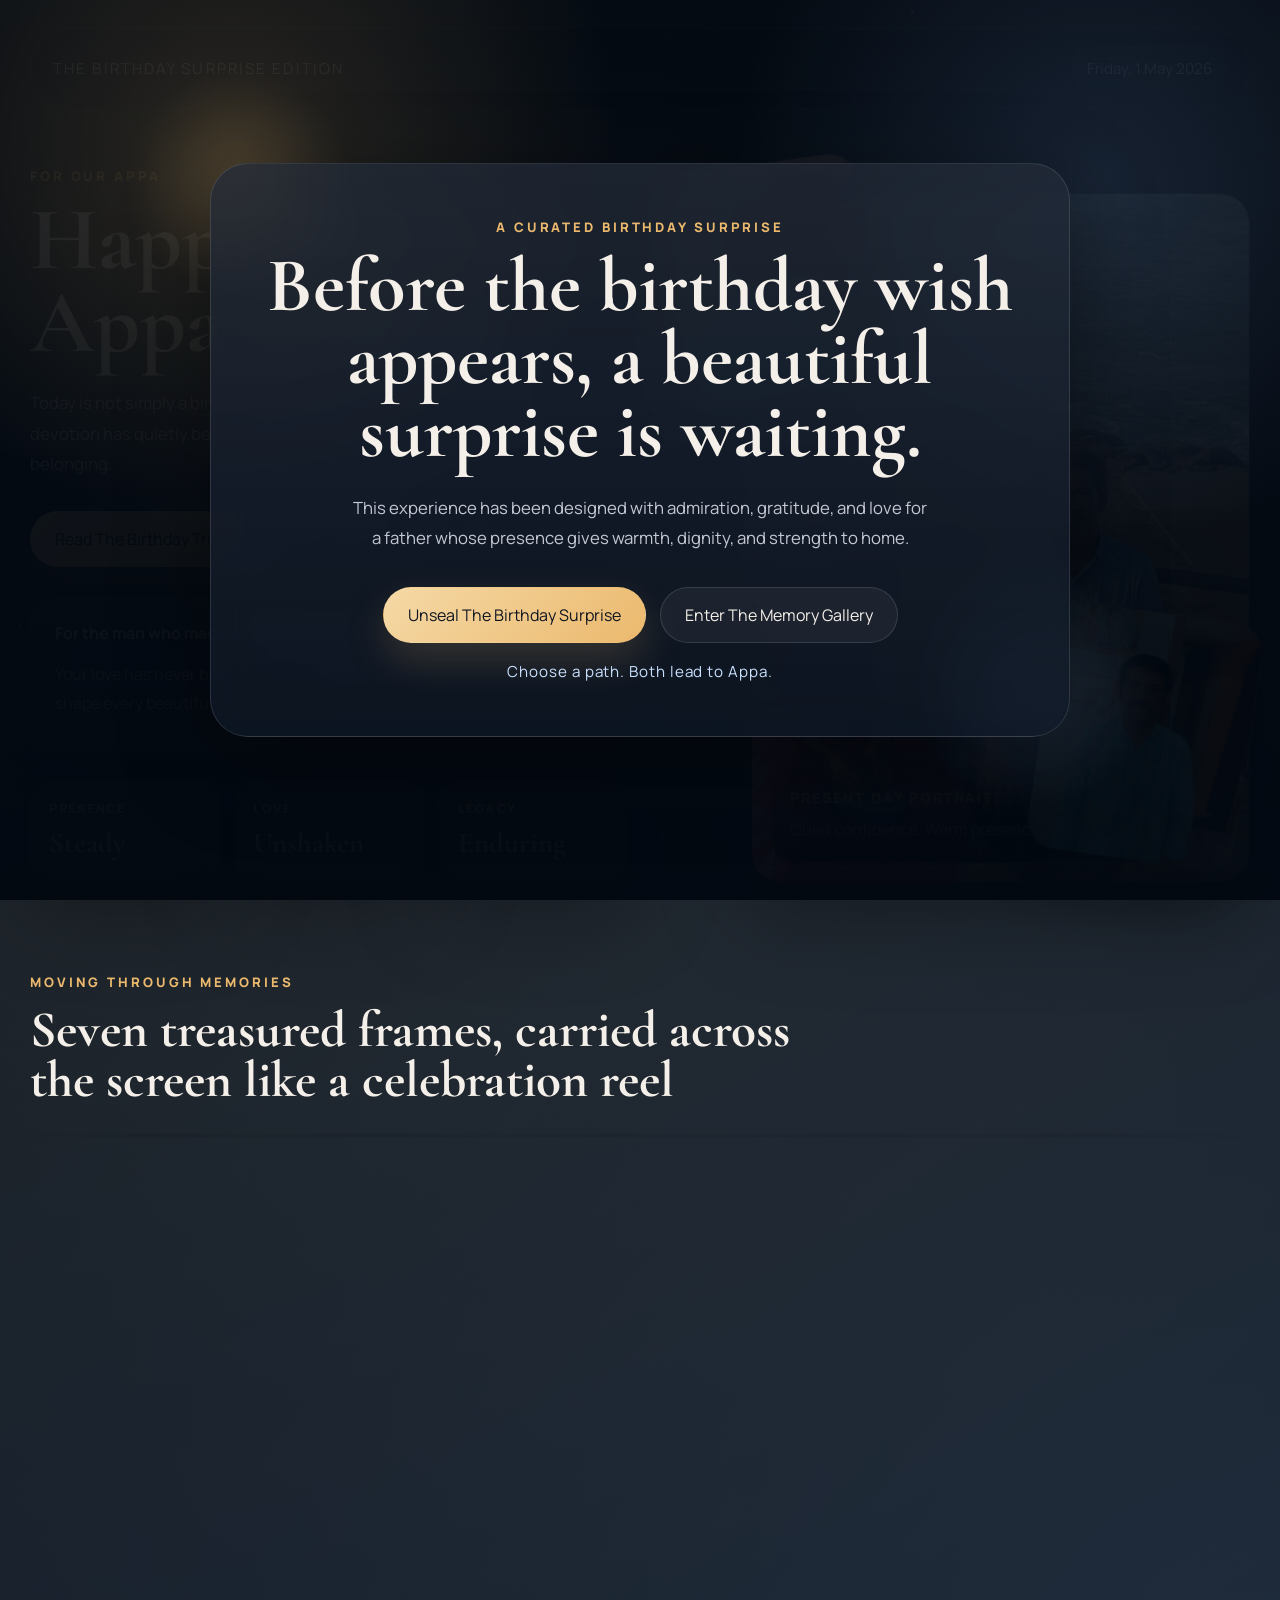
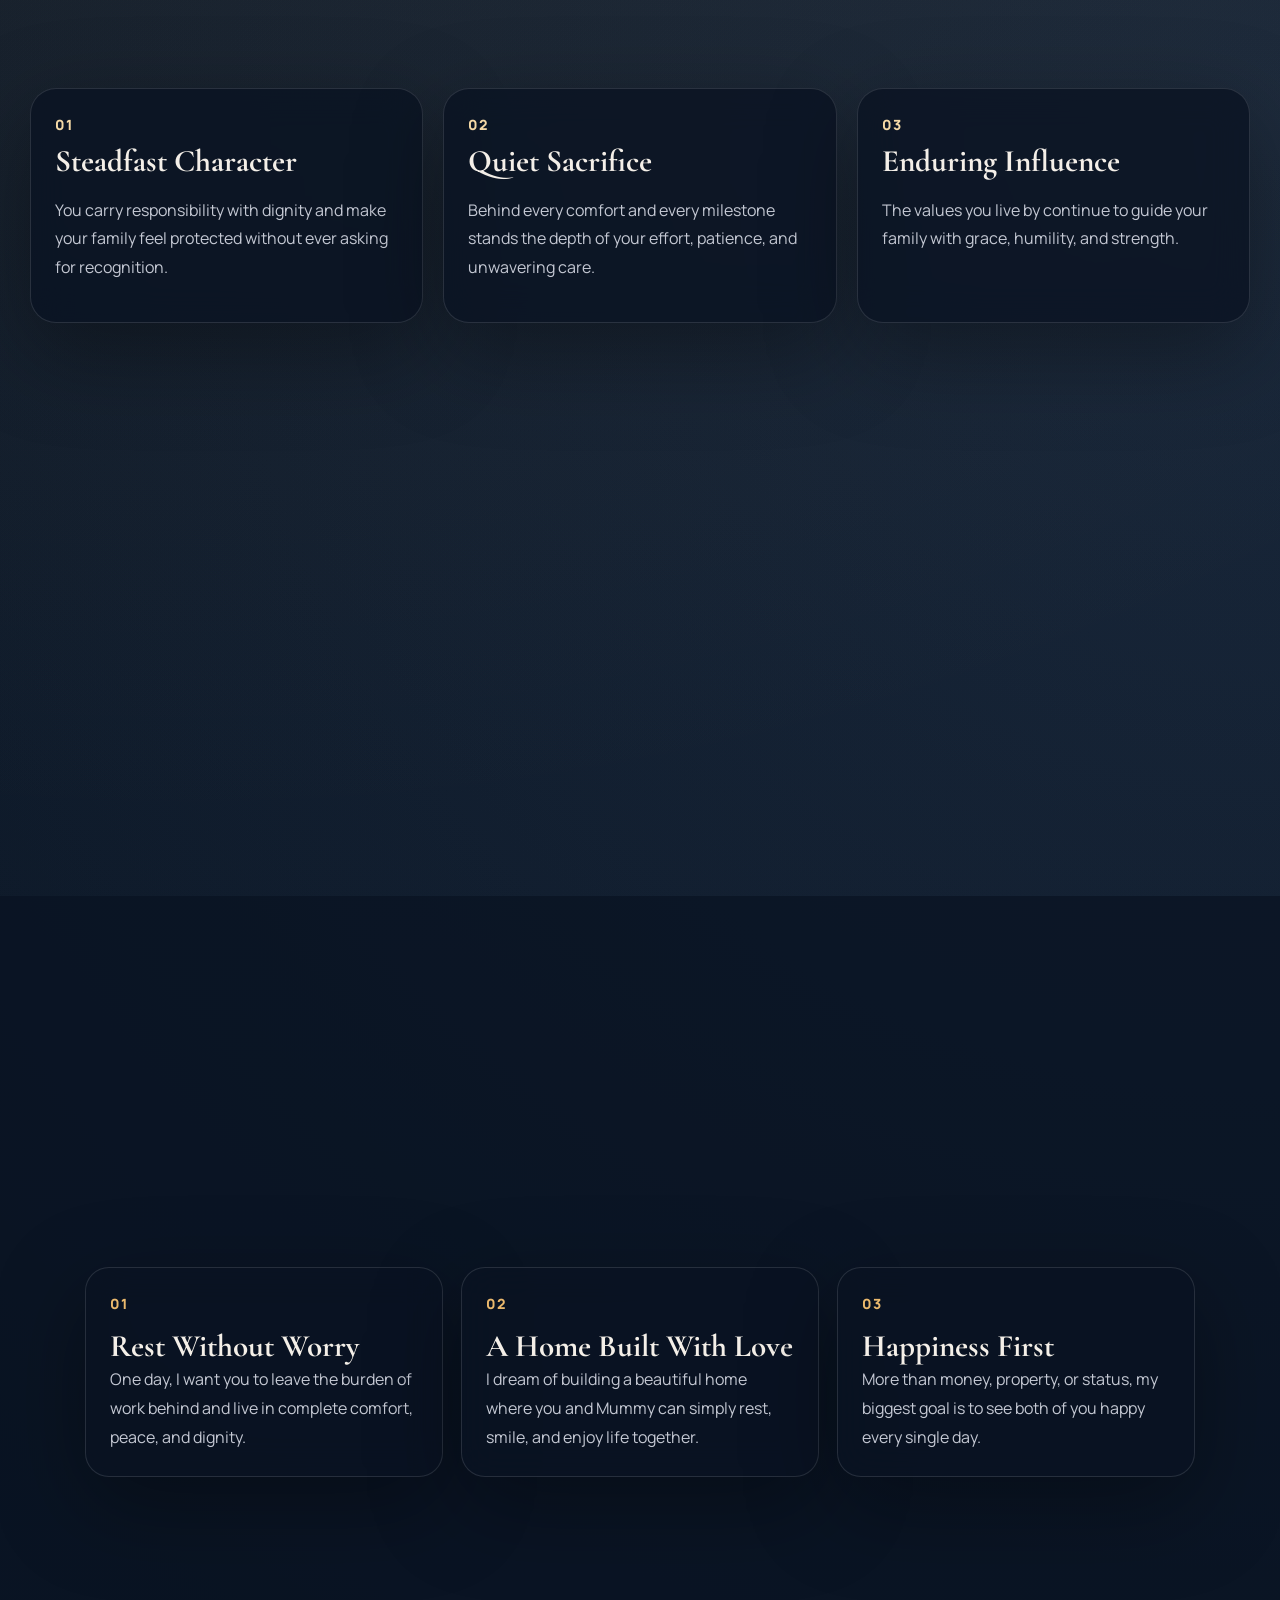
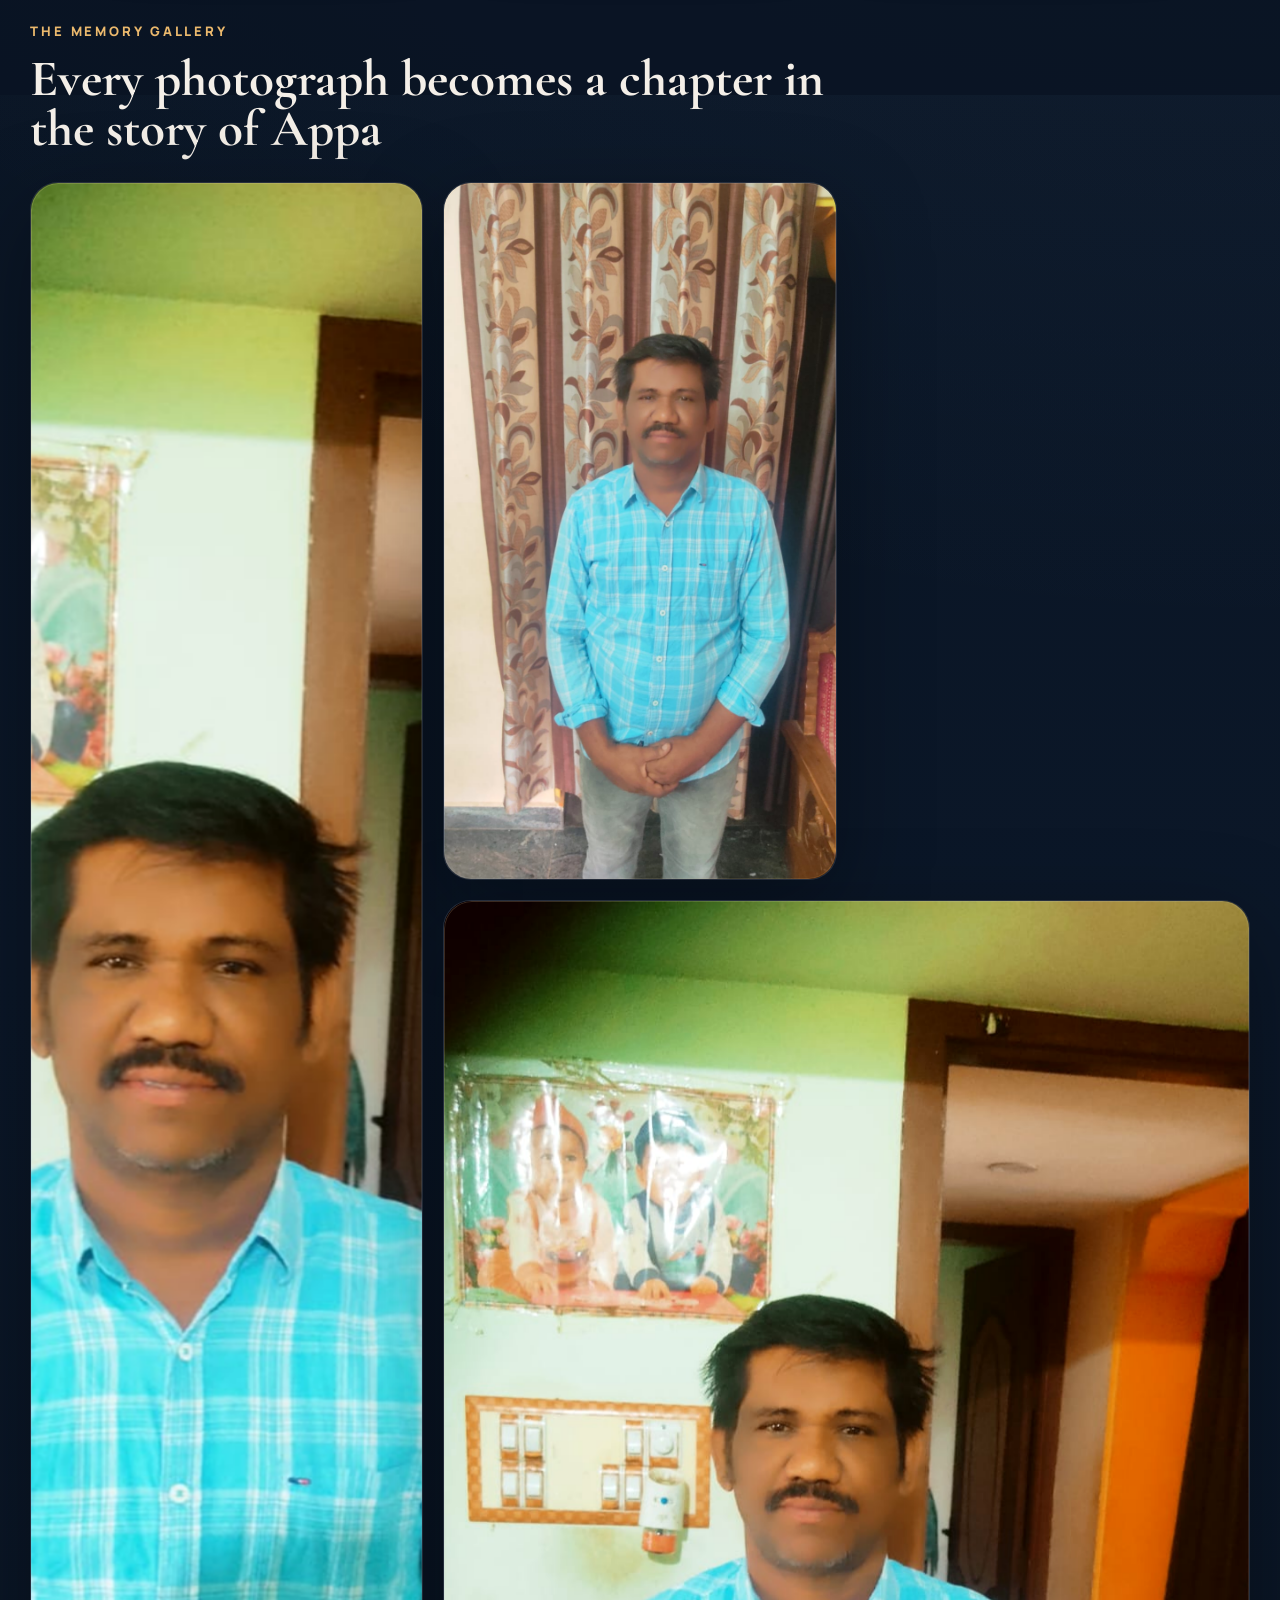
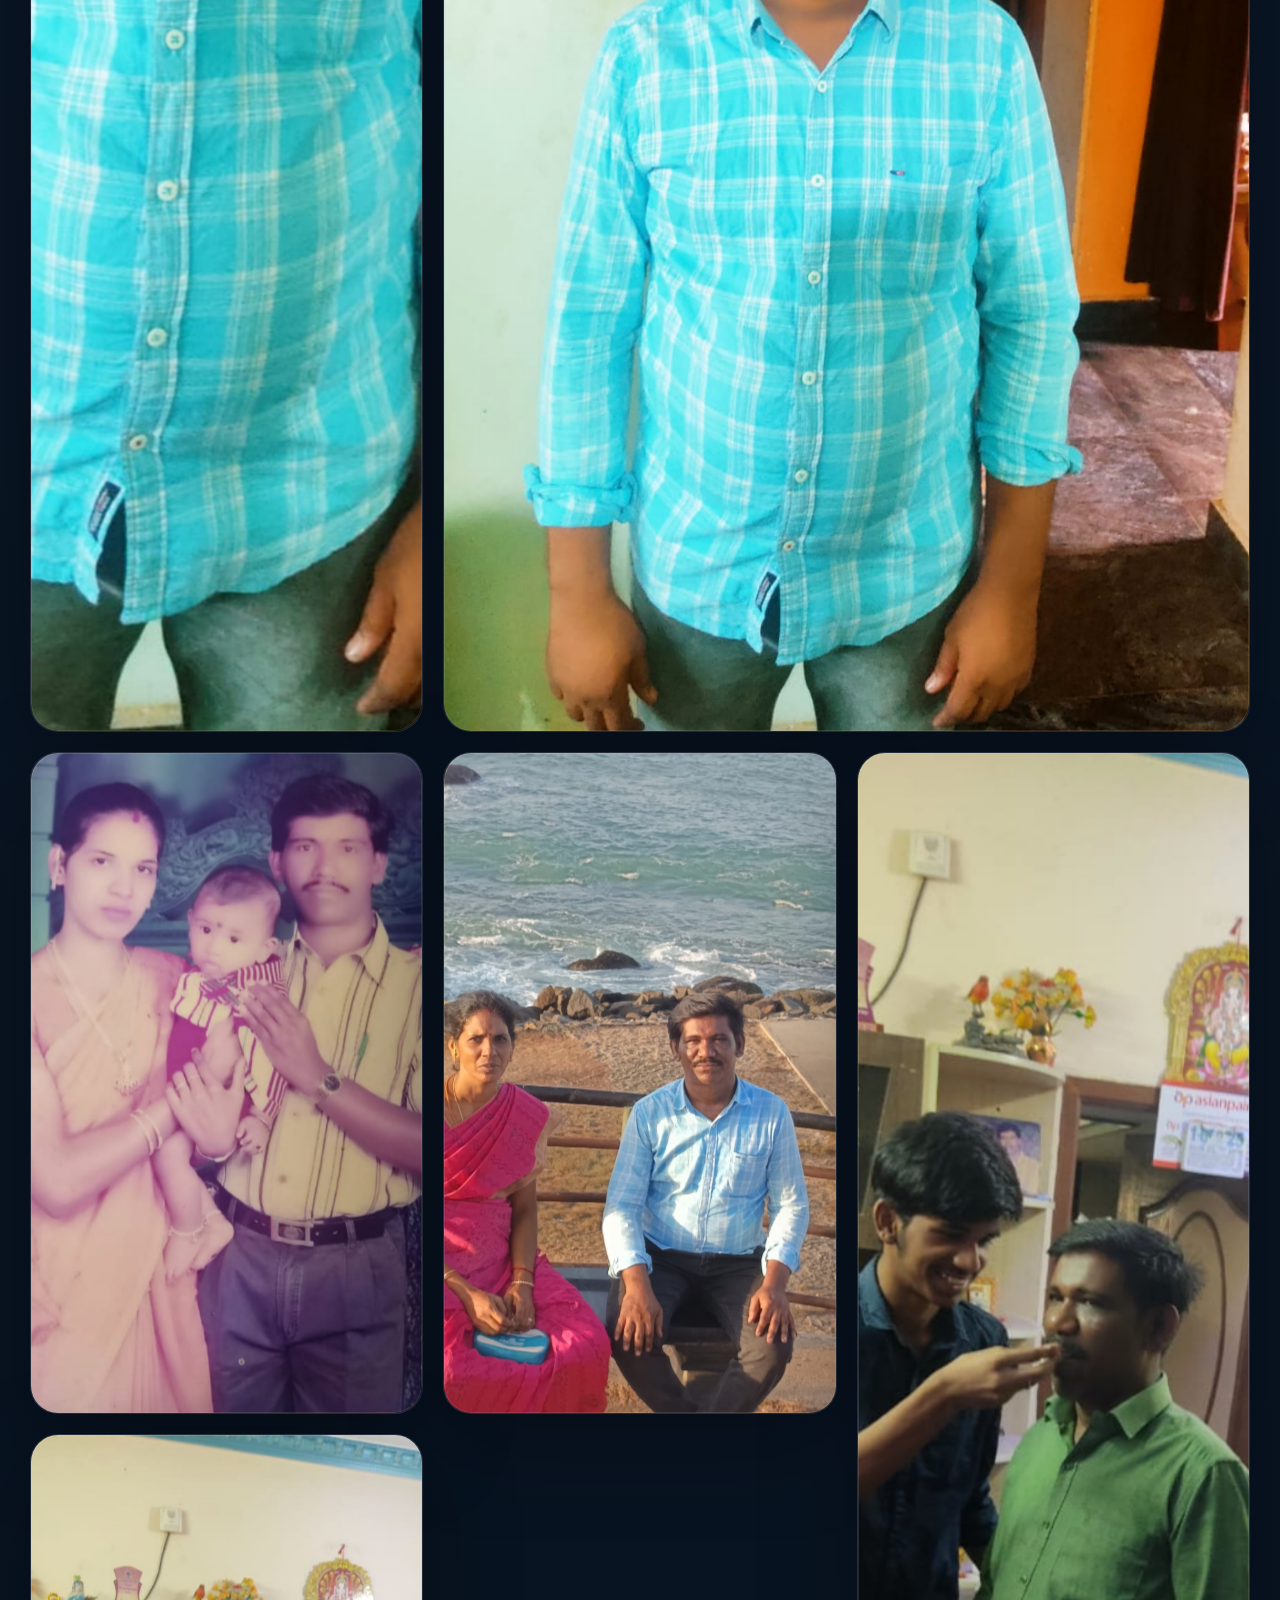
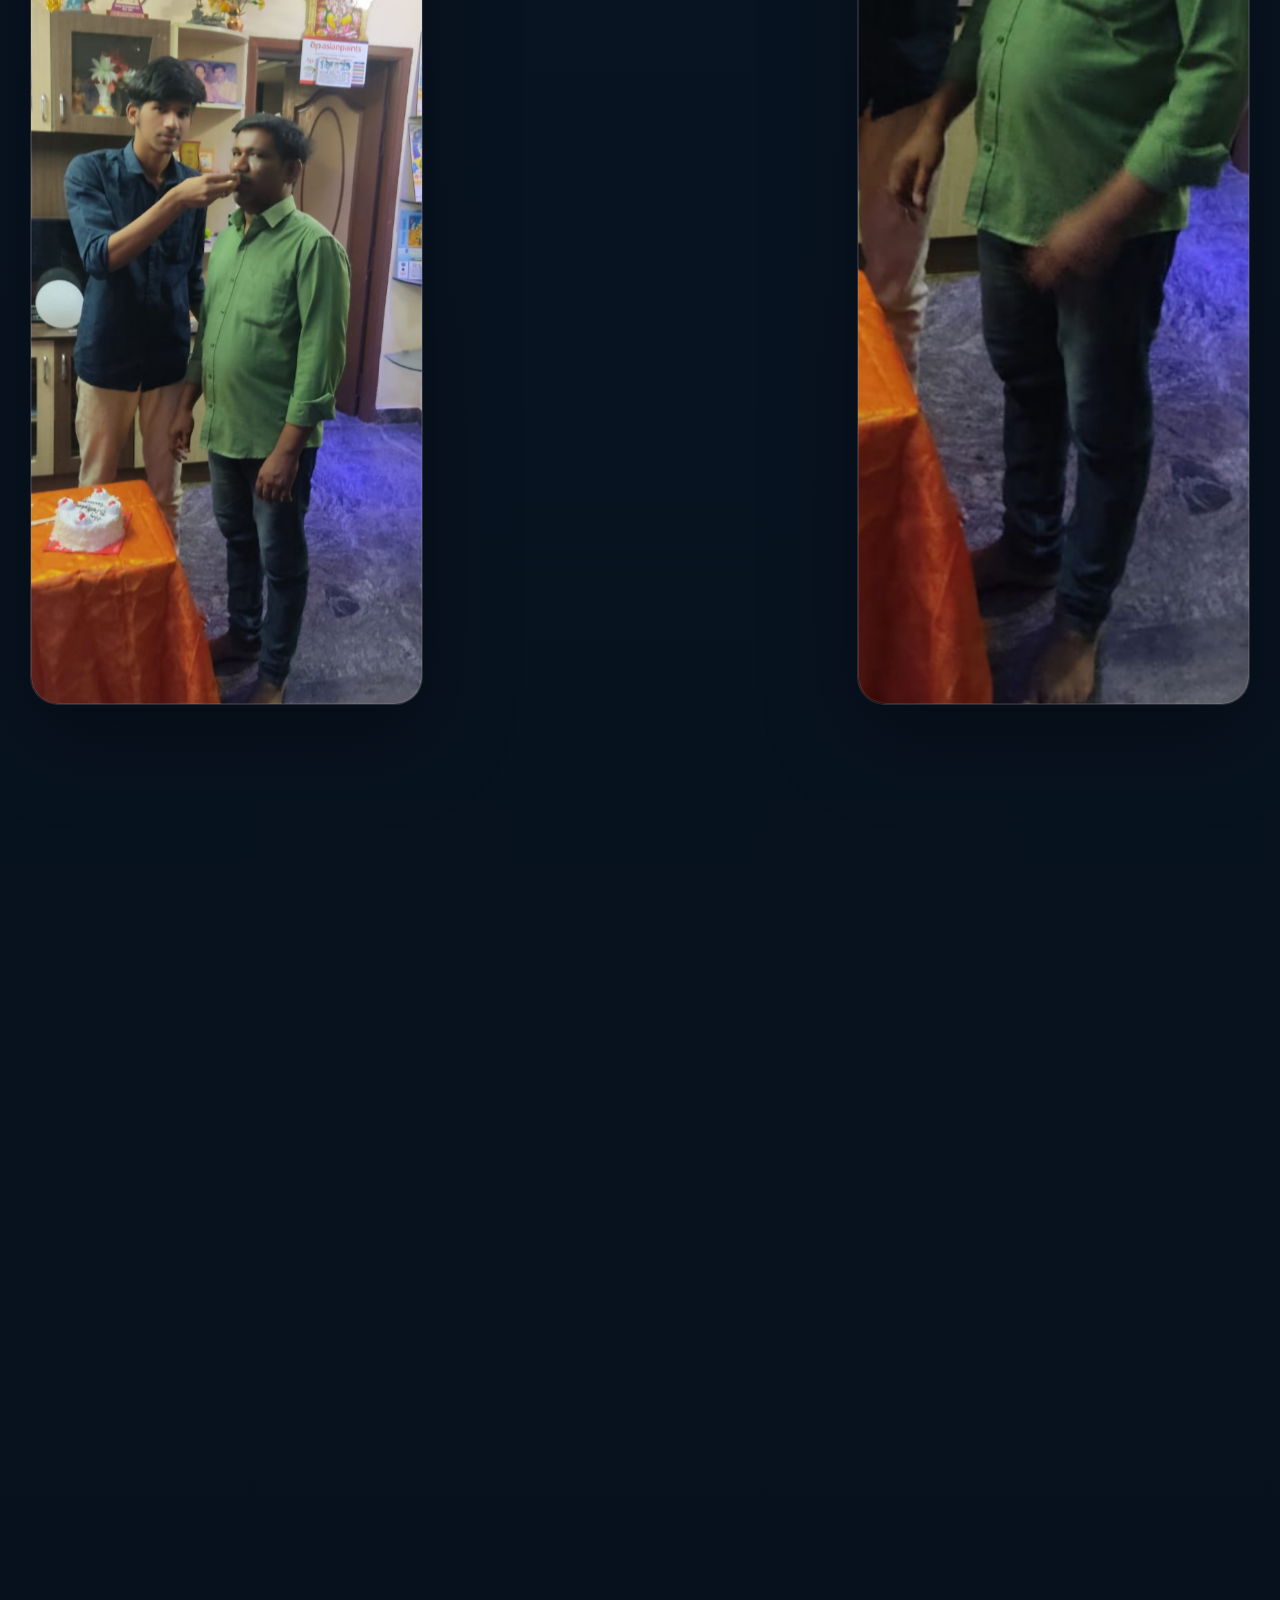
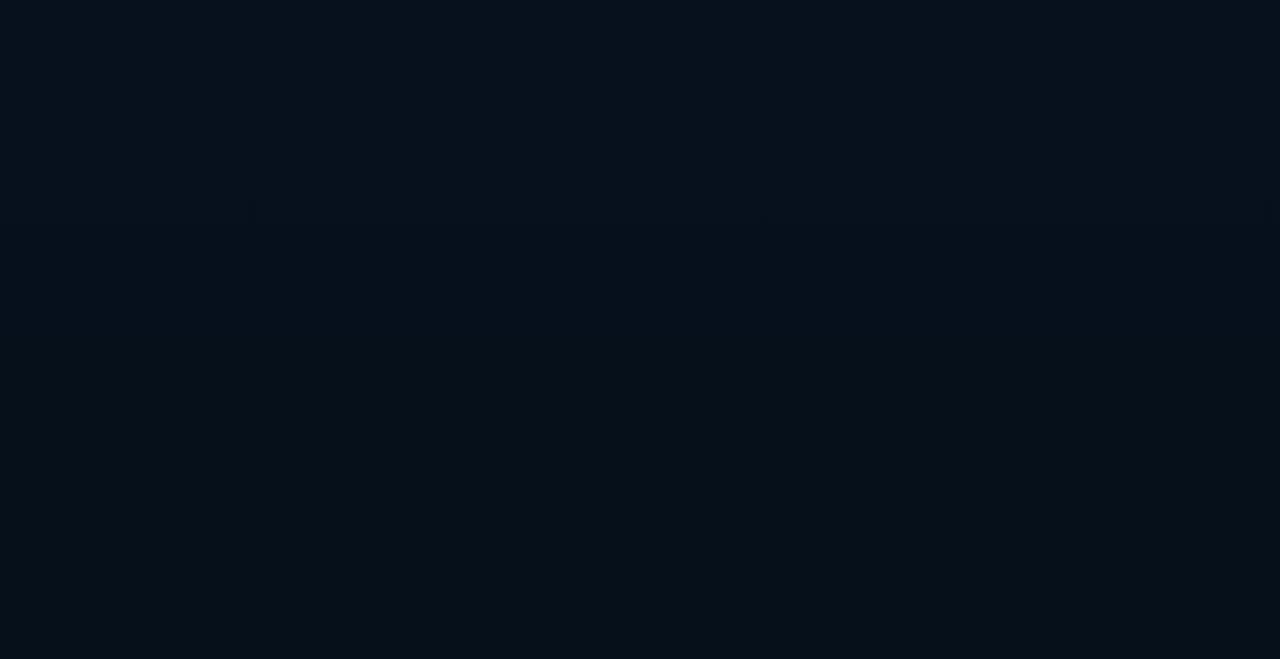
==== index.html @ 68d5ec94 "Birthday surprise site" ====
﻿<!DOCTYPE html>
<html lang="en">
  <head>
    <meta charset="UTF-8" />
    <meta name="viewport" content="width=device-width, initial-scale=1.0" />
    <title>Happy Birthday Appa</title>
    <meta
      name="description"
      content="A cinematic birthday surprise website for Appa, filled with animated memories, heartfelt words, and a premium celebration experience."
    />
    <link rel="preconnect" href="https://fonts.googleapis.com" />
    <link rel="preconnect" href="https://fonts.gstatic.com" crossorigin />
    <link
      href="https://fonts.googleapis.com/css2?family=Cormorant+Garamond:wght@500;600;700&family=Manrope:wght@400;500;600;700;800&display=swap"
      rel="stylesheet"
    />
    <link rel="stylesheet" href="styles.css" />
  </head>
  <body class="is-locked">
    <div class="spotlight" id="spotlight" aria-hidden="true"></div>
    <div class="noise-layer" aria-hidden="true"></div>
    <div class="starfield" id="starfield" aria-hidden="true"></div>
    <div class="confetti-layer" id="confettiLayer" aria-hidden="true"></div>

    <section class="intro-screen" id="introScreen" aria-label="Birthday surprise entry">
      <div class="intro-orb intro-orb-one"></div>
      <div class="intro-orb intro-orb-two"></div>

      <div class="intro-panel">
        <p class="eyebrow">A Curated Birthday Surprise</p>
        <h2 class="intro-title">
          Before the birthday wish appears, a beautiful surprise is waiting.
        </h2>
        <p class="intro-copy">
          This experience has been designed with admiration, gratitude, and love
          for a father whose presence gives warmth, dignity, and strength to home.
        </p>

        <div class="intro-actions">
          <button class="button primary intro-trigger" type="button" data-target="hero">
            Unseal The Birthday Surprise
          </button>
          <button class="button secondary intro-trigger" type="button" data-target="gallery">
            Enter The Memory Gallery
          </button>
        </div>

        <p class="intro-footnote">Choose a path. Both lead to Appa.</p>
      </div>
    </section>

    <div class="page-shell">
      <div class="ambient ambient-one"></div>
      <div class="ambient ambient-two"></div>
      <div class="ambient ambient-three"></div>

      <header class="hero" id="hero">
        <nav class="topbar">
          <span class="brand">The Birthday Surprise Edition</span>
          <span class="day-badge" id="todayBadge"></span>
        </nav>

        <section class="hero-grid">
          <div class="hero-copy reveal">
            <p class="eyebrow">For Our Appa</p>
            <h1 class="hero-title">
              Happy Birthday Appa <span class="emoji-line">🫶🌍🫂</span>
            </h1>
            <p class="lead">
              Today is not simply a birthday. It is a celebration of the man
              whose devotion has quietly become the foundation of family, memory,
              and belonging.
            </p>

            <div class="hero-actions">
              <a class="button primary" href="#letter">Read The Birthday Tribute</a>
              <a class="button secondary" href="#gallery">See The Animated Memories</a>
            </div>

            <div class="hero-quote">
              <strong>For the man who made ordinary days feel secure.</strong>
              <p>
                Your love has never been loud, yet it has always been powerful
                enough to shape every beautiful part of our lives.
              </p>
            </div>

            <div class="honor-ribbon reveal delay-1">
              <article class="honor-item">
                <span>Presence</span>
                <strong>Steady</strong>
              </article>
              <article class="honor-item">
                <span>Love</span>
                <strong>Unshaken</strong>
              </article>
              <article class="honor-item">
                <span>Legacy</span>
                <strong>Enduring</strong>
              </article>
            </div>
          </div>

          <div class="hero-stage reveal delay-1">
            <div class="stage-panel stage-main">
              <img
                src="assets/appa-image-5.jpeg"
                alt="Appa standing confidently in a blue shirt"
              />
              <div class="stage-caption">
                <span>Present Day Portrait</span>
                <p>Quiet confidence. Warm presence. Unmistakably Appa.</p>
              </div>
            </div>

            <div class="stage-panel stage-side stage-side-top">
              <img
                src="assets/appa-image-1.jpeg"
                alt="A birthday cake moment shared with Appa"
              />
            </div>

            <div class="stage-panel stage-side stage-side-bottom">
              <img
                src="assets/appa-image-3.jpeg"
                alt="Appa seated by the seaside with family"
              />
            </div>
          </div>
        </section>
      </header>

      <main>
        <section class="section marquee-section reveal" aria-label="Animated photo ribbon">
          <div class="section-head">
            <p class="eyebrow">Moving Through Memories</p>
            <h2>Seven treasured frames, carried across the screen like a celebration reel</h2>
          </div>

          <div class="marquee-shell">
            <div class="marquee-track">
              <figure class="marquee-card"><img src="assets/appa-image-1.jpeg" alt="Birthday memory with Appa" /></figure>
              <figure class="marquee-card"><img src="assets/appa-image-2.jpeg" alt="Appa smiling during a birthday moment" /></figure>
              <figure class="marquee-card"><img src="assets/appa-image-3.jpeg" alt="Appa with family by the sea" /></figure>
              <figure class="marquee-card"><img src="assets/appa-image-4.jpeg" alt="A cherished older family photograph" /></figure>
              <figure class="marquee-card"><img src="assets/appa-image-5.jpeg" alt="Portrait of Appa in a blue shirt" /></figure>
              <figure class="marquee-card"><img src="assets/appa-image-6.jpeg" alt="Appa standing near patterned curtains" /></figure>
              <figure class="marquee-card"><img src="assets/appa-image-7.jpeg" alt="Appa smiling gently indoors" /></figure>
              <figure class="marquee-card" aria-hidden="true"><img src="assets/appa-image-1.jpeg" alt="" /></figure>
              <figure class="marquee-card" aria-hidden="true"><img src="assets/appa-image-2.jpeg" alt="" /></figure>
              <figure class="marquee-card" aria-hidden="true"><img src="assets/appa-image-3.jpeg" alt="" /></figure>
              <figure class="marquee-card" aria-hidden="true"><img src="assets/appa-image-4.jpeg" alt="" /></figure>
              <figure class="marquee-card" aria-hidden="true"><img src="assets/appa-image-5.jpeg" alt="" /></figure>
              <figure class="marquee-card" aria-hidden="true"><img src="assets/appa-image-6.jpeg" alt="" /></figure>
              <figure class="marquee-card" aria-hidden="true"><img src="assets/appa-image-7.jpeg" alt="" /></figure>
            </div>
          </div>
        </section>

        <section class="section tribute reveal">
          <div class="section-head">
            <p class="eyebrow">Why You Are Loved</p>
            <h2>A father remembered not only for what he did, but for who he is</h2>
          </div>

          <div class="tribute-grid">
            <article class="tribute-card">
              <span>01</span>
              <h3>Steadfast Character</h3>
              <p>You carry responsibility with dignity and make your family feel protected without ever asking for recognition.</p>
            </article>
            <article class="tribute-card">
              <span>02</span>
              <h3>Quiet Sacrifice</h3>
              <p>Behind every comfort and every milestone stands the depth of your effort, patience, and unwavering care.</p>
            </article>
            <article class="tribute-card">
              <span>03</span>
              <h3>Enduring Influence</h3>
              <p>The values you live by continue to guide your family with grace, humility, and strength.</p>
            </article>
          </div>
        </section>

        <section class="section legacy-section reveal">
          <div class="legacy-layout">
            <div class="legacy-copy">
              <p class="eyebrow">A Life Of Meaning</p>
              <h2>A father whose character became the standard for home, effort, and love</h2>
              <p class="legacy-lead">
                Some people create memories. Appa creates stability, belonging,
                and the kind of love that quietly becomes the centre of a family.
              </p>
            </div>

            <div class="legacy-stack">
              <article class="legacy-card legacy-card-large">
                <span>What remains unforgettable</span>
                <h3>His calm strength in every season of life</h3>
                <p>Through celebration, responsibility, and ordinary days, Appa carries himself with a sincerity that leaves a lasting mark on everyone around him.</p>
              </article>
              <article class="legacy-card">
                <span>What family feels</span>
                <p>Safety, respect, and warmth. Not because it is spoken often, but because it has always been lived fully.</p>
              </article>
              <article class="legacy-card">
                <span>What this day honours</span>
                <p>Not only a birthday, but a remarkable man whose love continues to shape the story of his family.</p>
              </article>
            </div>
          </div>
        </section>

        <section class="section promise-note reveal">
          <div class="promise-shell">
            <div class="promise-intro">
              <p class="eyebrow">A Son's Promise</p>
              <h2>Not just a birthday wish, but the future I dream of building for you and Mummy</h2>
            </div>

            <div class="dream-grid">
              <article class="dream-card">
                <span>01</span>
                <h3>Rest Without Worry</h3>
                <p>One day, I want you to leave the burden of work behind and live in complete comfort, peace, and dignity.</p>
              </article>
              <article class="dream-card">
                <span>02</span>
                <h3>A Home Built With Love</h3>
                <p>I dream of building a beautiful home where you and Mummy can simply rest, smile, and enjoy life together.</p>
              </article>
              <article class="dream-card">
                <span>03</span>
                <h3>Happiness First</h3>
                <p>More than money, property, or status, my biggest goal is to see both of you happy every single day.</p>
              </article>
            </div>
          </div>
        </section>

        <section class="section gallery-section reveal" id="gallery">
          <div class="section-head">
            <p class="eyebrow">The Memory Gallery</p>
            <h2>Every photograph becomes a chapter in the story of Appa</h2>
          </div>

          <div class="memory-grid">
            <figure class="memory-card memory-card-tall" data-tilt-card data-lightbox-trigger data-caption="A tender birthday moment, full of affection and celebration.">
              <img src="assets/appa-image-1.jpeg" alt="A birthday cake moment shared with Appa" loading="eager" />
              <figcaption><span>Birthday Joy</span><p>A moment where affection and celebration meet.</p></figcaption>
            </figure>
            <figure class="memory-card" data-tilt-card data-lightbox-trigger data-caption="A candid smile beside Appa, capturing the warmth of family.">
              <img src="assets/appa-image-2.jpeg" alt="Appa smiling during a birthday moment" loading="lazy" />
              <figcaption><span>Shared Laughter</span><p>The kind of joy that only family can create.</p></figcaption>
            </figure>
            <figure class="memory-card memory-card-wide" data-tilt-card data-lightbox-trigger data-caption="Appa by the sea, surrounded by calm light and family presence.">
              <img src="assets/appa-image-3.jpeg" alt="Appa with family by the sea" loading="lazy" />
              <figcaption><span>Seaside Calm</span><p>Grace, quiet composure, and a beautiful day together.</p></figcaption>
            </figure>
            <figure class="memory-card" data-tilt-card data-lightbox-trigger data-caption="A precious older portrait that carries the tenderness of family beginnings.">
              <img src="assets/appa-image-4.jpeg" alt="A cherished older family photograph" loading="lazy" />
              <figcaption><span>Early Love</span><p>An heirloom memory that feels timeless.</p></figcaption>
            </figure>
            <figure class="memory-card" data-tilt-card data-lightbox-trigger data-caption="A strong portrait of Appa, standing with calm confidence.">
              <img src="assets/appa-image-5.jpeg" alt="Portrait of Appa in a blue shirt" loading="lazy" />
              <figcaption><span>Strength In Simplicity</span><p>The presence that makes every room feel steadier.</p></figcaption>
            </figure>
            <figure class="memory-card memory-card-tall" data-tilt-card data-lightbox-trigger data-caption="A portrait filled with dignity, warmth, and quiet stillness.">
              <img src="assets/appa-image-6.jpeg" alt="Appa standing near patterned curtains" loading="lazy" />
              <figcaption><span>Graceful Stillness</span><p>A portrait with calmness written into every detail.</p></figcaption>
            </figure>
            <figure class="memory-card" data-tilt-card data-lightbox-trigger data-caption="A gentle smile that carries familiarity, warmth, and home.">
              <img src="assets/appa-image-7.jpeg" alt="Appa smiling gently indoors" loading="lazy" />
              <figcaption><span>Warm Familiarity</span><p>The smile that turns a house into home.</p></figcaption>
            </figure>
          </div>
        </section>

        <section class="section letter reveal" id="letter">
          <div class="letter-panel">
            <p class="eyebrow">A Birthday Tribute</p>
            <h2>To Appa, with all the love I do not say every day</h2>
            <p>
              Dear Appa, Happy Birthday. I may not speak to you every day, and
              sometimes it may look as if I do not show enough care or love. But
              that is never because you mean less to me. I know you carry work,
              responsibility, and many burdens, so many times I stay silent even
              when my heart is full.
            </p>
            <p>
              You are one of my greatest happinesses in life, even though I have
              not told you that enough. From my childhood itself, whenever I asked
              for something, you and Mummy tried your best to give it to me. Even
              when money was not there at the right time, later, when it became
              possible, you still bought it for me. In my life, I have asked for
              many things, and you have given me more than I could ever measure.
            </p>
            <p>
              If I get angry now and then, it is not because I do not value you.
              My mind is under pressure from projects, studies, friends, and many
              thoughts I do not always know how to carry. I have never lived away
              from home in a hostel, so sometimes my stress stays inside the house
              and comes out as anger. But behind all of that, Appa, there is only love.
            </p>
            <p>
              I have a dream for the future. After I begin earning, I do not want
              you to sit in the shop at Akshaya Traders every day. I want you to
              give it on rent and live peacefully. I do not want your property for
              myself. That is your property, and it is our family's dignity. I have
              a different mindset. I want to build my own life, and I want everything
              to go to Akshaya.
            </p>
            <p>
              My dream is simple in my heart, even if it looks grand in words: I
              want you and Mummy to rest, sleep peacefully, watch television without
              worry, and live in a beautiful big home built by me. I imagine a place
              with open space, a farm, animals, birds, comfort, security, and every
              facility that makes life easy. I want technology to serve you, not tire
              you. I want you both to enjoy life with dignity, safety, and happiness.
            </p>
            <p>
              More than all of that, I want you to know this: the biggest gift in my
              life is not money, not wealth, and not comfort. It is you and Mummy.
              You paid for my life from school to college and made me able to stand
              in this world. That is the greatest blessing I could ever receive. I am
              the luckiest child in the world, not because I am rich, but because I
              have parents like you.
            </p>
            <p class="signature">I love you, Appa. Anyway, Happy Birthday Daddy 🌍🫂</p>
          </div>
        </section>

        <section class="section video-surprise reveal" id="video-surprise">
          <div class="video-shell">
            <div class="video-copy">
              <p class="eyebrow">Here One Surprise...</p>
              <h2>One more gift is waiting below</h2>
              <p>
                This final reveal is reserved for a personal video surprise made with love for Appa.
              </p>
            </div>

            <div class="video-actions">
              <button class="button primary" id="videoRevealButton" type="button">
                Open The Final Surprise
              </button>
            </div>

            <div class="video-frame" id="videoFrame" hidden>
              <video id="surpriseVideo" controls preload="metadata" playsinline>
                <source src="assets/appa-surprise-video.mp4" type="video/mp4" />
                Your browser does not support the video tag.
              </video>
              <div class="video-fallback" id="videoFallback" hidden>
                Add your video as <code>assets/appa-surprise-video.mp4</code> and this section will play it.
              </div>
            </div>
          </div>
        </section>
      </main>

      <footer class="footer reveal">
        <p>Crafted as a heartfelt surprise for Appa, with motion, memory, and love.</p>
      </footer>
    </div>

    <div class="lightbox" id="lightbox" aria-hidden="true">
      <button class="lightbox-close" id="lightboxClose" type="button" aria-label="Close image preview">
        Close
      </button>
      <figure class="lightbox-figure">
        <img id="lightboxImage" src="" alt="" />
        <figcaption id="lightboxCaption"></figcaption>
      </figure>
    </div>

    <script src="script-v2.js"></script>
  </body>
</html>
---- styles.css ----
:root {
  --bg: #07111d;
  --bg-soft: #0d1b2b;
  --surface: rgba(9, 19, 34, 0.78);
  --surface-strong: rgba(255, 250, 242, 0.08);
  --line: rgba(255, 255, 255, 0.12);
  --text: #f4efe8;
  --muted: #c4c8d3;
  --gold: #ebb96d;
  --gold-soft: #f5d9a6;
  --blue: #8db9f7;
  --blue-soft: #cae1ff;
  --shadow: 0 28px 90px rgba(0, 0, 0, 0.34);
  --radius-xl: 34px;
  --radius-lg: 26px;
  --radius-md: 20px;
  --radius-sm: 14px;
  --max-width: 1220px;
}

* {
  box-sizing: border-box;
}

html {
  scroll-behavior: smooth;
}

body {
  margin: 0;
  min-height: 100vh;
  font-family: "Manrope", sans-serif;
  color: var(--text);
  background:
    radial-gradient(circle at 15% 0%, rgba(235, 185, 109, 0.12), transparent 28%),
    radial-gradient(circle at 100% 20%, rgba(141, 185, 247, 0.12), transparent 30%),
    linear-gradient(180deg, #08111b 0%, #0b1728 48%, #06101b 100%);
  overflow-x: hidden;
}

body.is-locked {
  overflow: hidden;
}

body::before {
  content: "";
  position: fixed;
  inset: 0;
  background:
    radial-gradient(circle at var(--spot-x, 50%) var(--spot-y, 20%), rgba(245, 217, 166, 0.1), transparent 18%),
    linear-gradient(180deg, rgba(255, 255, 255, 0.02), transparent 24%);
  pointer-events: none;
  z-index: 0;
}

img {
  display: block;
  max-width: 100%;
}

button,
a {
  font: inherit;
}

.noise-layer {
  position: fixed;
  inset: 0;
  opacity: 0.08;
  pointer-events: none;
  background-image:
    linear-gradient(rgba(255, 255, 255, 0.06) 1px, transparent 1px),
    linear-gradient(90deg, rgba(255, 255, 255, 0.04) 1px, transparent 1px);
  background-size: 130px 130px;
}

.spotlight {
  position: fixed;
  inset: 0;
  pointer-events: none;
  z-index: 0;
  background: radial-gradient(circle at var(--spot-x, 50%) var(--spot-y, 20%), rgba(141, 185, 247, 0.1), transparent 22%);
}

.starfield {
  position: fixed;
  inset: 0;
  pointer-events: none;
  z-index: 0;
  overflow: hidden;
}

.star {
  position: absolute;
  width: 3px;
  height: 3px;
  border-radius: 999px;
  background: rgba(255, 255, 255, 0.9);
  box-shadow: 0 0 12px rgba(255, 255, 255, 0.5);
  animation: twinkle var(--duration, 4s) ease-in-out infinite;
  opacity: 0.5;
}

.page-shell {
  position: relative;
  width: min(calc(100% - 32px), var(--max-width));
  margin: 0 auto;
  padding: 28px 0 72px;
}

.ambient {
  position: fixed;
  border-radius: 999px;
  filter: blur(16px);
  opacity: 0.55;
  pointer-events: none;
}

.ambient-one {
  top: 10%;
  left: -4%;
  width: 280px;
  height: 280px;
  background: radial-gradient(circle, rgba(235, 185, 109, 0.24), transparent 70%);
}

.ambient-two {
  right: -4%;
  top: 32%;
  width: 320px;
  height: 320px;
  background: radial-gradient(circle, rgba(141, 185, 247, 0.2), transparent 72%);
}

.ambient-three {
  left: 20%;
  bottom: 10%;
  width: 240px;
  height: 240px;
  background: radial-gradient(circle, rgba(255, 230, 188, 0.08), transparent 70%);
}

.intro-screen {
  position: fixed;
  inset: 0;
  z-index: 40;
  display: grid;
  place-items: center;
  padding: 24px;
  background:
    radial-gradient(circle at 18% 16%, rgba(235, 185, 109, 0.16), transparent 30%),
    radial-gradient(circle at 86% 20%, rgba(141, 185, 247, 0.14), transparent 28%),
    linear-gradient(180deg, rgba(3, 9, 17, 0.92), rgba(3, 9, 17, 0.98));
  transition: opacity 650ms ease, visibility 650ms ease;
}

.intro-screen.is-hidden {
  opacity: 0;
  visibility: hidden;
}

.intro-orb {
  position: absolute;
  border-radius: 999px;
  filter: blur(12px);
  opacity: 0.9;
  animation: drift 9s ease-in-out infinite alternate;
}

.intro-orb-one {
  width: 220px;
  height: 220px;
  top: 8%;
  left: 10%;
  background: radial-gradient(circle, rgba(235, 185, 109, 0.22), transparent 70%);
}

.intro-orb-two {
  width: 240px;
  height: 240px;
  right: 10%;
  bottom: 10%;
  background: radial-gradient(circle, rgba(141, 185, 247, 0.18), transparent 70%);
  animation-delay: 1.2s;
}

.intro-panel {
  position: relative;
  width: min(100%, 860px);
  padding: clamp(28px, 5vw, 54px);
  text-align: center;
  border-radius: 38px;
  border: 1px solid rgba(255, 255, 255, 0.12);
  background:
    linear-gradient(180deg, rgba(255, 255, 255, 0.08), rgba(255, 255, 255, 0.02)),
    rgba(9, 19, 34, 0.72);
  backdrop-filter: blur(22px);
  box-shadow: var(--shadow);
}

.eyebrow {
  margin: 0 0 14px;
  color: var(--gold);
  font-size: 0.82rem;
  font-weight: 800;
  letter-spacing: 0.22em;
  text-transform: uppercase;
}

.intro-title,
.hero-title,
h2,
h3 {
  margin: 0;
  font-family: "Cormorant Garamond", serif;
}

.intro-title {
  font-size: clamp(3rem, 6vw, 5.4rem);
  line-height: 0.95;
}

.intro-copy {
  max-width: 58ch;
  margin: 24px auto 0;
  color: var(--muted);
  font-size: 1.05rem;
  line-height: 1.8;
}

.intro-actions,
.hero-actions {
  display: flex;
  flex-wrap: wrap;
  gap: 14px;
}

.intro-actions {
  justify-content: center;
  margin-top: 34px;
}

.intro-footnote {
  margin: 18px 0 0;
  color: var(--blue-soft);
  font-size: 0.95rem;
  letter-spacing: 0.06em;
}

.button {
  display: inline-flex;
  align-items: center;
  justify-content: center;
  min-width: 224px;
  padding: 16px 24px;
  border-radius: 999px;
  border: 1px solid transparent;
  cursor: pointer;
  text-decoration: none;
  transition: transform 180ms ease, box-shadow 180ms ease, border-color 180ms ease;
}

.button:hover {
  transform: translateY(-2px);
}

.button.primary {
  color: #0f1520;
  background: linear-gradient(135deg, var(--gold-soft), var(--gold));
  box-shadow: 0 18px 40px rgba(235, 185, 109, 0.18);
}

.button.secondary {
  color: var(--text);
  border-color: rgba(255, 255, 255, 0.12);
  background: rgba(255, 255, 255, 0.05);
}

.topbar {
  display: flex;
  align-items: center;
  justify-content: space-between;
  gap: 16px;
  padding: 18px 22px;
  border: 1px solid var(--line);
  border-radius: 999px;
  background: rgba(8, 18, 31, 0.54);
  backdrop-filter: blur(20px);
  box-shadow: var(--shadow);
}

.brand,
.day-badge {
  color: var(--muted);
  font-size: 0.94rem;
}

.brand {
  letter-spacing: 0.14em;
  text-transform: uppercase;
}

.day-badge {
  padding: 10px 14px;
  border-radius: 999px;
  border: 1px solid rgba(255, 255, 255, 0.08);
  background: rgba(255, 255, 255, 0.04);
}

.hero,
.section,
.footer {
  position: relative;
  z-index: 1;
}

.hero-grid {
  display: grid;
  grid-template-columns: 1fr 0.98fr;
  gap: 34px;
  padding-top: 54px;
}

.hero-copy {
  align-self: center;
}

.hero-title {
  font-size: clamp(3.5rem, 7vw, 6.5rem);
  line-height: 0.92;
}

.emoji-line {
  display: inline-block;
  margin-left: 0.08em;
  font-size: 0.74em;
}

.lead,
.hero-quote p,
.section-head p:last-child,
.tribute-card p,
.memory-card p,
.letter-panel p,
.footer p,
.stage-caption p {
  color: var(--muted);
  line-height: 1.8;
}

.lead {
  max-width: 56ch;
  margin: 24px 0 0;
  font-size: 1.05rem;
}

.hero-actions {
  margin: 32px 0;
}

.hero-quote {
  padding: 22px 24px;
  border-radius: var(--radius-lg);
  border: 1px solid var(--line);
  background: rgba(255, 255, 255, 0.05);
  backdrop-filter: blur(18px);
  box-shadow: var(--shadow);
}

.hero-quote strong {
  display: block;
  margin-bottom: 8px;
  font-size: 1rem;
  color: var(--text);
}

.honor-ribbon {
  display: grid;
  grid-template-columns: repeat(3, minmax(0, 1fr));
  gap: 14px;
  margin-top: 24px;
}

.honor-item {
  padding: 18px;
  border-radius: 22px;
  border: 1px solid var(--line);
  background: rgba(255, 255, 255, 0.04);
  backdrop-filter: blur(16px);
  box-shadow: var(--shadow);
}

.honor-item span,
.legacy-card span {
  display: block;
  margin-bottom: 8px;
  color: var(--gold-soft);
  font-size: 0.78rem;
  font-weight: 800;
  letter-spacing: 0.14em;
  text-transform: uppercase;
}

.honor-item strong {
  font-family: "Cormorant Garamond", serif;
  font-size: 1.8rem;
  font-weight: 700;
}

.hero-stage {
  position: relative;
  min-height: 720px;
}

.stage-panel {
  position: absolute;
  overflow: hidden;
  border-radius: 30px;
  border: 1px solid rgba(255, 255, 255, 0.1);
  background: rgba(255, 255, 255, 0.04);
  box-shadow: var(--shadow);
}

.stage-panel img {
  width: 100%;
  height: 100%;
  object-fit: cover;
}

.stage-main {
  inset: 30px 0 0 88px;
}

.stage-side {
  width: 210px;
  height: 250px;
  backdrop-filter: blur(18px);
}

.stage-side-top {
  top: 0;
  left: 0;
  transform: rotate(-8deg);
  animation: floatCardLeft 6.5s ease-in-out infinite;
}

.stage-side-bottom {
  right: 0;
  bottom: 22px;
  transform: rotate(8deg);
  animation: floatCardRight 6.5s ease-in-out infinite 1s;
}

.stage-caption {
  position: absolute;
  inset: auto 20px 20px 20px;
  padding: 18px;
  border-radius: 22px;
  background: linear-gradient(180deg, rgba(6, 12, 20, 0.08), rgba(6, 12, 20, 0.84));
}

.stage-caption span,
.memory-card span,
.tribute-card span {
  display: inline-flex;
  margin-bottom: 8px;
  color: var(--gold-soft);
  font-size: 0.88rem;
  font-weight: 800;
  letter-spacing: 0.14em;
  text-transform: uppercase;
}

.stage-caption p {
  margin: 0;
}

.section {
  padding-top: 90px;
}

.section-head {
  max-width: 800px;
  margin-bottom: 28px;
}

h2 {
  font-size: clamp(2.4rem, 4vw, 4rem);
  line-height: 0.98;
}

h3 {
  font-size: 1.95rem;
}

.marquee-shell {
  overflow: hidden;
  padding: 12px 0;
  mask-image: linear-gradient(90deg, transparent, #000 10%, #000 90%, transparent);
}

.marquee-track {
  display: flex;
  gap: 18px;
  width: max-content;
  animation: marquee 34s linear infinite;
}

.marquee-card {
  width: 220px;
  height: 280px;
  margin: 0;
  overflow: hidden;
  border-radius: 24px;
  border: 1px solid rgba(255, 255, 255, 0.1);
  box-shadow: var(--shadow);
}

.marquee-card img {
  width: 100%;
  height: 100%;
  object-fit: cover;
}

.tribute-grid {
  display: grid;
  grid-template-columns: repeat(3, minmax(0, 1fr));
  gap: 20px;
}

.tribute-card,
.memory-card,
.letter-panel,
.dream-card {
  border: 1px solid var(--line);
  background: var(--surface);
  backdrop-filter: blur(18px);
  box-shadow: var(--shadow);
}

.tribute-card {
  padding: 24px;
  border-radius: var(--radius-lg);
}

.legacy-layout {
  display: grid;
  grid-template-columns: 0.95fr 1.05fr;
  gap: 24px;
  align-items: start;
}

.legacy-copy {
  position: sticky;
  top: 24px;
}

.legacy-lead {
  max-width: 50ch;
  color: var(--muted);
  line-height: 1.9;
  font-size: 1.03rem;
}

.legacy-stack {
  display: grid;
  gap: 18px;
}

.legacy-card {
  padding: 24px;
  border-radius: 28px;
  border: 1px solid var(--line);
  background:
    linear-gradient(180deg, rgba(255, 255, 255, 0.06), rgba(255, 255, 255, 0.02)),
    rgba(9, 19, 34, 0.72);
  box-shadow: var(--shadow);
}

.legacy-card p {
  margin: 0;
  color: var(--muted);
  line-height: 1.85;
}

.legacy-card-large {
  padding: 30px;
}

.legacy-card-large h3 {
  margin-bottom: 12px;
}

.promise-shell,
.video-shell {
  padding: clamp(28px, 5vw, 54px);
  border-radius: 34px;
  border: 1px solid var(--line);
  background:
    linear-gradient(180deg, rgba(255, 255, 255, 0.06), rgba(255, 255, 255, 0.02)),
    rgba(9, 19, 34, 0.72);
  box-shadow: var(--shadow);
}

.promise-intro,
.video-copy {
  max-width: 760px;
}

.dream-grid {
  display: grid;
  grid-template-columns: repeat(3, minmax(0, 1fr));
  gap: 18px;
  margin-top: 26px;
}

.dream-card {
  padding: 24px;
  border-radius: 24px;
}

.dream-card span {
  display: inline-flex;
  margin-bottom: 14px;
  color: var(--gold);
  font-size: 0.88rem;
  font-weight: 800;
  letter-spacing: 0.14em;
}

.dream-card p {
  margin: 0;
  color: var(--muted);
  line-height: 1.8;
}

.memory-grid {
  display: grid;
  grid-template-columns: repeat(12, minmax(0, 1fr));
  gap: 20px;
}

.memory-card {
  grid-column: span 4;
  position: relative;
  margin: 0;
  overflow: hidden;
  border-radius: 28px;
  cursor: pointer;
  transform-style: preserve-3d;
  transition: transform 220ms ease, box-shadow 220ms ease, border-color 220ms ease;
  isolation: isolate;
}

.memory-card::before {
  content: "";
  position: absolute;
  inset: 0;
  border-radius: inherit;
  padding: 1px;
  background: linear-gradient(
    135deg,
    rgba(245, 217, 166, 0.7),
    rgba(141, 185, 247, 0.55),
    rgba(235, 185, 109, 0.55)
  );
  mask: linear-gradient(#000 0 0) content-box, linear-gradient(#000 0 0);
  mask-composite: exclude;
  opacity: 0.28;
  transition: opacity 220ms ease;
  pointer-events: none;
  z-index: 2;
}

.memory-card::after {
  content: "";
  position: absolute;
  inset: 0;
  border-radius: inherit;
  background:
    radial-gradient(circle at 30% 20%, rgba(245, 217, 166, 0.18), transparent 52%),
    radial-gradient(circle at 70% 10%, rgba(141, 185, 247, 0.14), transparent 58%),
    linear-gradient(180deg, rgba(6, 12, 20, 0.06), rgba(6, 12, 20, 0.55));
  opacity: 0;
  transition: opacity 220ms ease;
  pointer-events: none;
  z-index: 1;
}

.memory-card:hover {
  border-color: rgba(235, 185, 109, 0.42);
  box-shadow: 0 26px 80px rgba(0, 0, 0, 0.42);
}

.memory-card:hover::before {
  opacity: 0.62;
}

.memory-card:hover::after {
  opacity: 1;
}

.memory-card img {
  width: 100%;
  height: 100%;
  min-height: 320px;
  object-fit: cover;
  transform: scale(1.02);
  transition: transform 500ms cubic-bezier(0.2, 0.8, 0.2, 1), filter 280ms ease;
  filter: saturate(1.02) contrast(1.02);
  will-change: transform;
}

.memory-card:hover img {
  transform: scale(1.09);
  filter: saturate(1.12) contrast(1.06);
}

.memory-card figcaption {
  position: absolute;
  inset: auto 16px 16px 16px;
  padding: 16px;
  border-radius: 20px;
  background: linear-gradient(180deg, rgba(6, 12, 20, 0.08), rgba(6, 12, 20, 0.88));
  border: 1px solid rgba(255, 255, 255, 0.08);
  transform: translateY(14px);
  opacity: 0;
  transition: transform 700ms ease, opacity 700ms ease, border-color 220ms ease;
  z-index: 3;
}

.memory-card.visible figcaption,
.memory-card:hover figcaption {
  transform: translateY(0);
  opacity: 1;
}

.memory-card:hover figcaption {
  border-color: rgba(245, 217, 166, 0.22);
}

.memory-card figcaption p {
  margin: 0;
}

.memory-card-wide {
  grid-column: span 8;
}

.memory-card-tall {
  grid-row: span 2;
}

.letter-panel {
  padding: clamp(30px, 5vw, 58px);
  border-radius: 34px;
  position: relative;
  overflow: hidden;
}

.letter-panel::before {
  content: "";
  position: absolute;
  inset: -40%;
  background: linear-gradient(
    120deg,
    transparent 35%,
    rgba(245, 217, 166, 0.12),
    transparent 65%
  );
  transform: translateX(-40%);
  opacity: 0;
  pointer-events: none;
}

.letter.visible .letter-panel::before {
  opacity: 1;
  animation: letterSheen 1400ms ease 1;
}

.signature {
  margin-top: 28px;
  color: var(--gold-soft) !important;
  font-size: 1.2rem;
  font-weight: 700;
}

.footer {
  padding-top: 54px;
  text-align: center;
}

.video-actions {
  margin-top: 28px;
}

.video-frame {
  margin-top: 24px;
  padding: 18px;
  border-radius: 28px;
  border: 1px solid var(--line);
  background: rgba(255, 255, 255, 0.04);
  box-shadow: var(--shadow);
}

.video-frame video {
  width: 100%;
  display: block;
  border-radius: 22px;
  background: #050b14;
}

.video-fallback {
  padding: 18px;
  color: var(--muted);
  line-height: 1.7;
}

.video-fallback code {
  color: var(--gold-soft);
}

.reveal {
  opacity: 0;
  transform: translateY(34px);
  transition: opacity 800ms ease, transform 800ms ease;
  transition-delay: var(--reveal-delay, 0ms);
}

.reveal.delay-1 {
  --reveal-delay: 120ms;
}

.reveal.visible {
  opacity: 1;
  transform: translateY(0);
}

.confetti-layer {
  position: fixed;
  inset: 0;
  z-index: 60;
  overflow: hidden;
  pointer-events: none;
}

.confetti {
  position: absolute;
  top: -10vh;
  width: 12px;
  height: 18px;
  border-radius: 4px;
  opacity: 0.96;
  animation: confettiFall linear forwards;
}

.lightbox {
  position: fixed;
  inset: 0;
  z-index: 80;
  display: grid;
  place-items: center;
  padding: 24px;
  visibility: hidden;
  opacity: 0;
  background: rgba(4, 10, 18, 0.82);
  backdrop-filter: blur(14px);
  transition: opacity 240ms ease, visibility 240ms ease;
}

.lightbox.is-open {
  visibility: visible;
  opacity: 1;
}

.lightbox-close {
  position: absolute;
  top: 20px;
  right: 20px;
  padding: 12px 18px;
  border: 1px solid rgba(255, 255, 255, 0.12);
  border-radius: 999px;
  color: var(--text);
  background: rgba(255, 255, 255, 0.06);
}

.lightbox-figure {
  width: min(100%, 920px);
  margin: 0;
  border-radius: 30px;
  overflow: hidden;
  border: 1px solid rgba(255, 255, 255, 0.12);
  background: rgba(10, 20, 34, 0.92);
  box-shadow: var(--shadow);
}

.lightbox-figure img {
  width: 100%;
  max-height: 78vh;
  object-fit: contain;
  background: #08101b;
}

.lightbox-figure figcaption {
  padding: 18px 22px 22px;
  color: var(--muted);
  line-height: 1.7;
}

@keyframes confettiFall {
  from {
    transform: translate3d(0, 0, 0) rotate(0deg);
  }

  to {
    transform: translate3d(var(--drift), 115vh, 0) rotate(720deg);
  }
}

@keyframes drift {
  from {
    transform: translate3d(0, 0, 0);
  }

  to {
    transform: translate3d(0, -8px, 0);
  }
}

@keyframes twinkle {
  0%,
  100% {
    opacity: 0.25;
    transform: scale(0.8);
  }

  50% {
    opacity: 0.95;
    transform: scale(1.35);
  }
}

@keyframes letterSheen {
  from {
    transform: translateX(-40%);
  }

  to {
    transform: translateX(40%);
  }
}

@keyframes floatCardLeft {
  0%,
  100% {
    transform: translateY(0) rotate(-8deg);
  }

  50% {
    transform: translateY(-12px) rotate(-6deg);
  }
}

@keyframes floatCardRight {
  0%,
  100% {
    transform: translateY(0) rotate(8deg);
  }

  50% {
    transform: translateY(-12px) rotate(6deg);
  }
}

@keyframes marquee {
  from {
    transform: translateX(0);
  }

  to {
    transform: translateX(calc(-50% - 9px));
  }
}

@media (max-width: 1080px) {
  .hero-grid,
  .tribute-grid,
  .legacy-layout,
  .dream-grid {
    grid-template-columns: 1fr;
  }

  .hero-stage {
    min-height: 620px;
  }

  .legacy-copy {
    position: static;
  }

  .memory-card,
  .memory-card-wide {
    grid-column: span 6;
  }
}

@media (max-width: 780px) {
  .page-shell {
    width: min(calc(100% - 20px), var(--max-width));
    padding-top: 18px;
  }

  .topbar {
    flex-direction: column;
    align-items: flex-start;
    border-radius: 28px;
  }

  .intro-actions,
  .hero-actions {
    flex-direction: column;
  }

  .honor-ribbon {
    grid-template-columns: 1fr;
  }

  .button {
    width: 100%;
  }

  .hero-title {
    font-size: clamp(3rem, 14vw, 4.4rem);
  }

  .hero-stage {
    min-height: 560px;
  }

  .stage-main {
    inset: 84px 0 0 0;
  }

  .stage-side {
    width: 160px;
    height: 190px;
  }

  .memory-grid {
    grid-template-columns: 1fr;
  }

  .memory-card,
  .memory-card-wide {
    grid-column: auto;
  }

  .memory-card img {
    min-height: 280px;
  }

  .marquee-card {
    width: 180px;
    height: 240px;
  }
}

@media (prefers-reduced-motion: reduce) {
  html {
    scroll-behavior: auto;
  }

  *,
  *::before,
  *::after {
    animation: none !important;
    transition: none !important;
  }

  .reveal {
    opacity: 1;
    transform: none;
  }
}
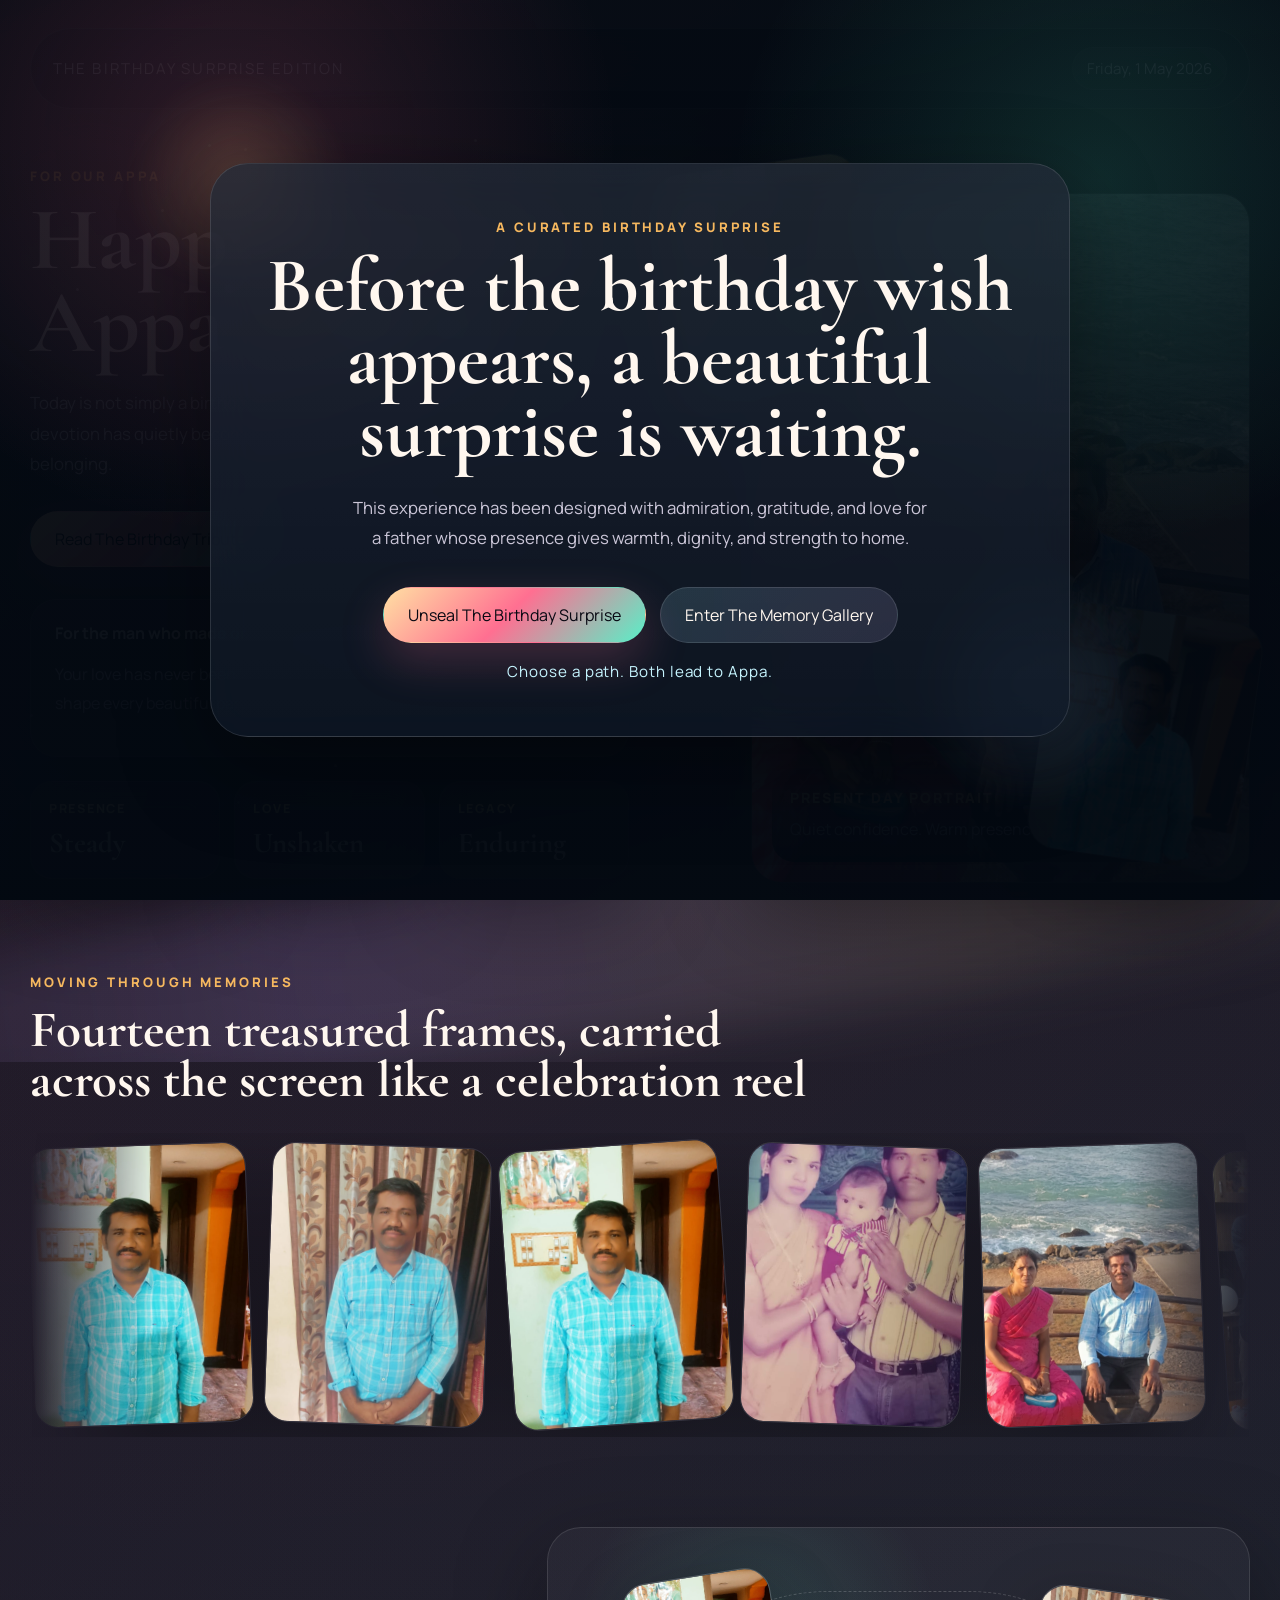
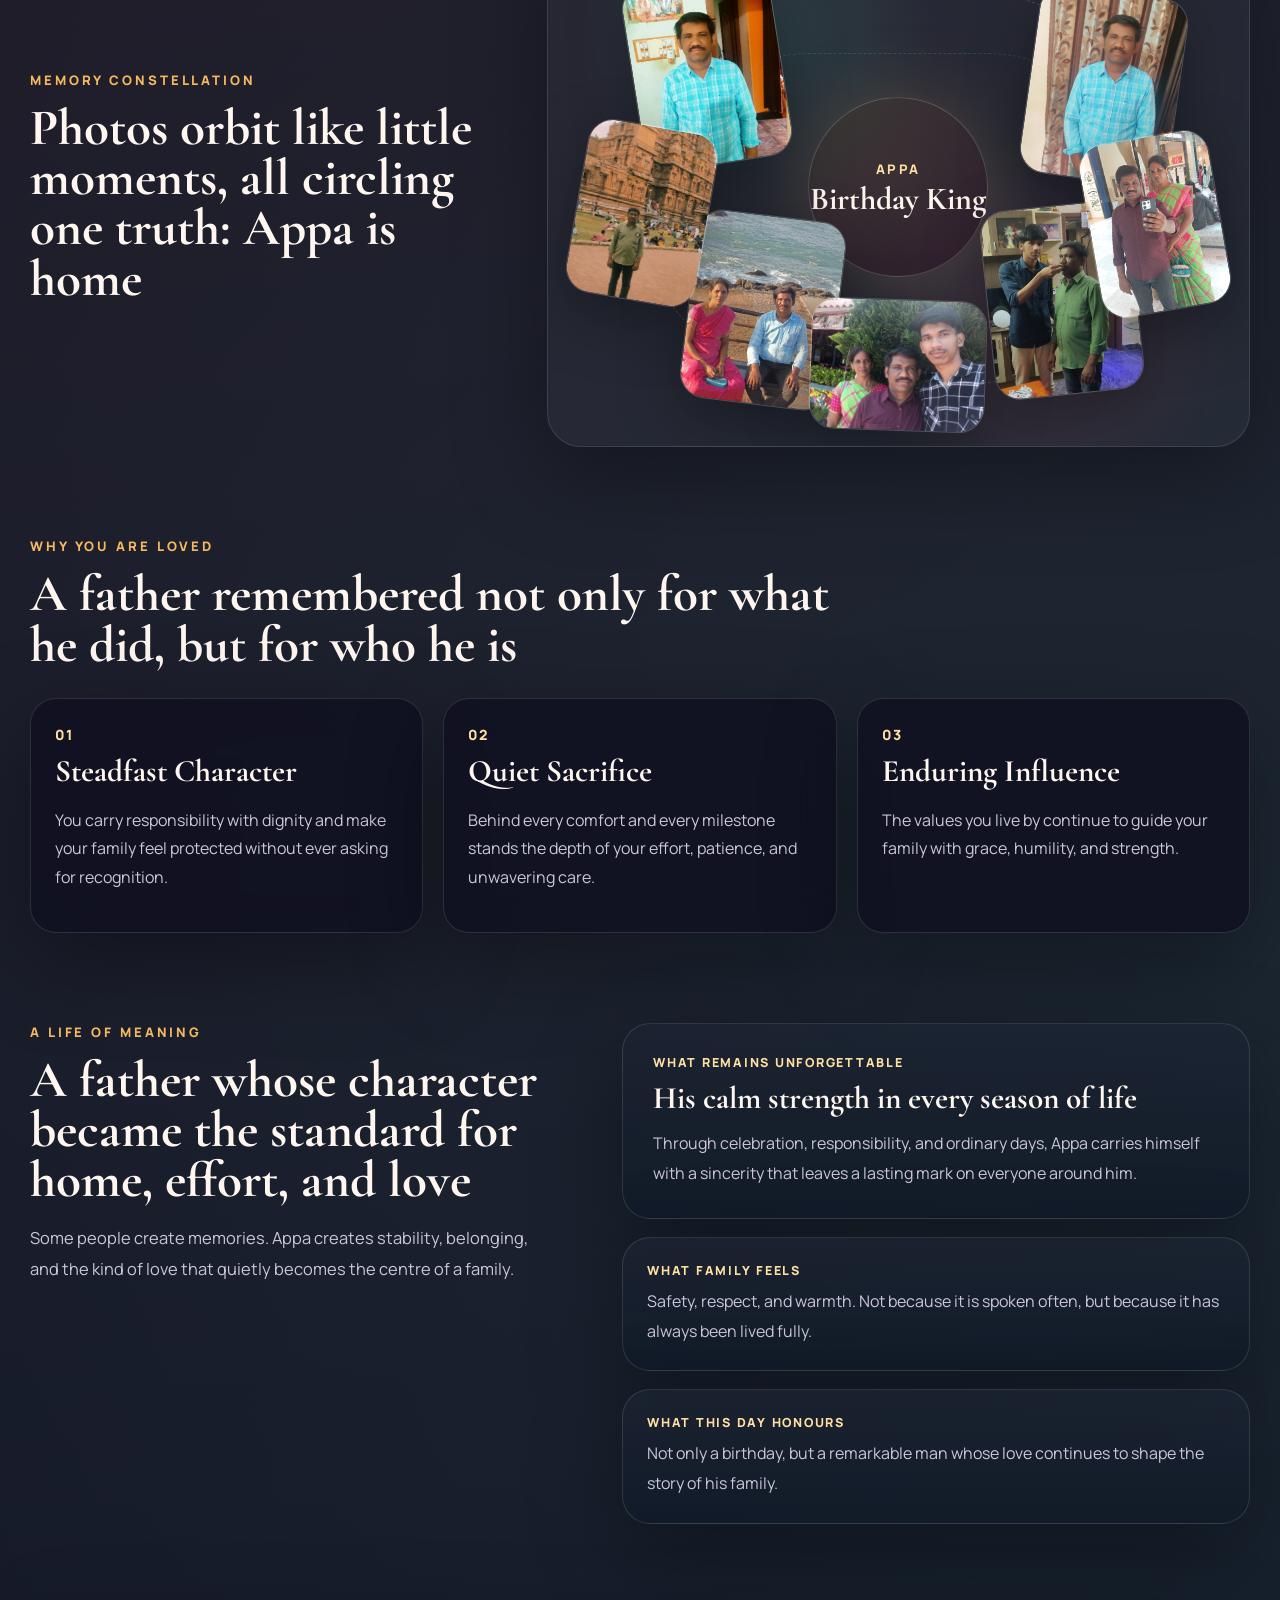
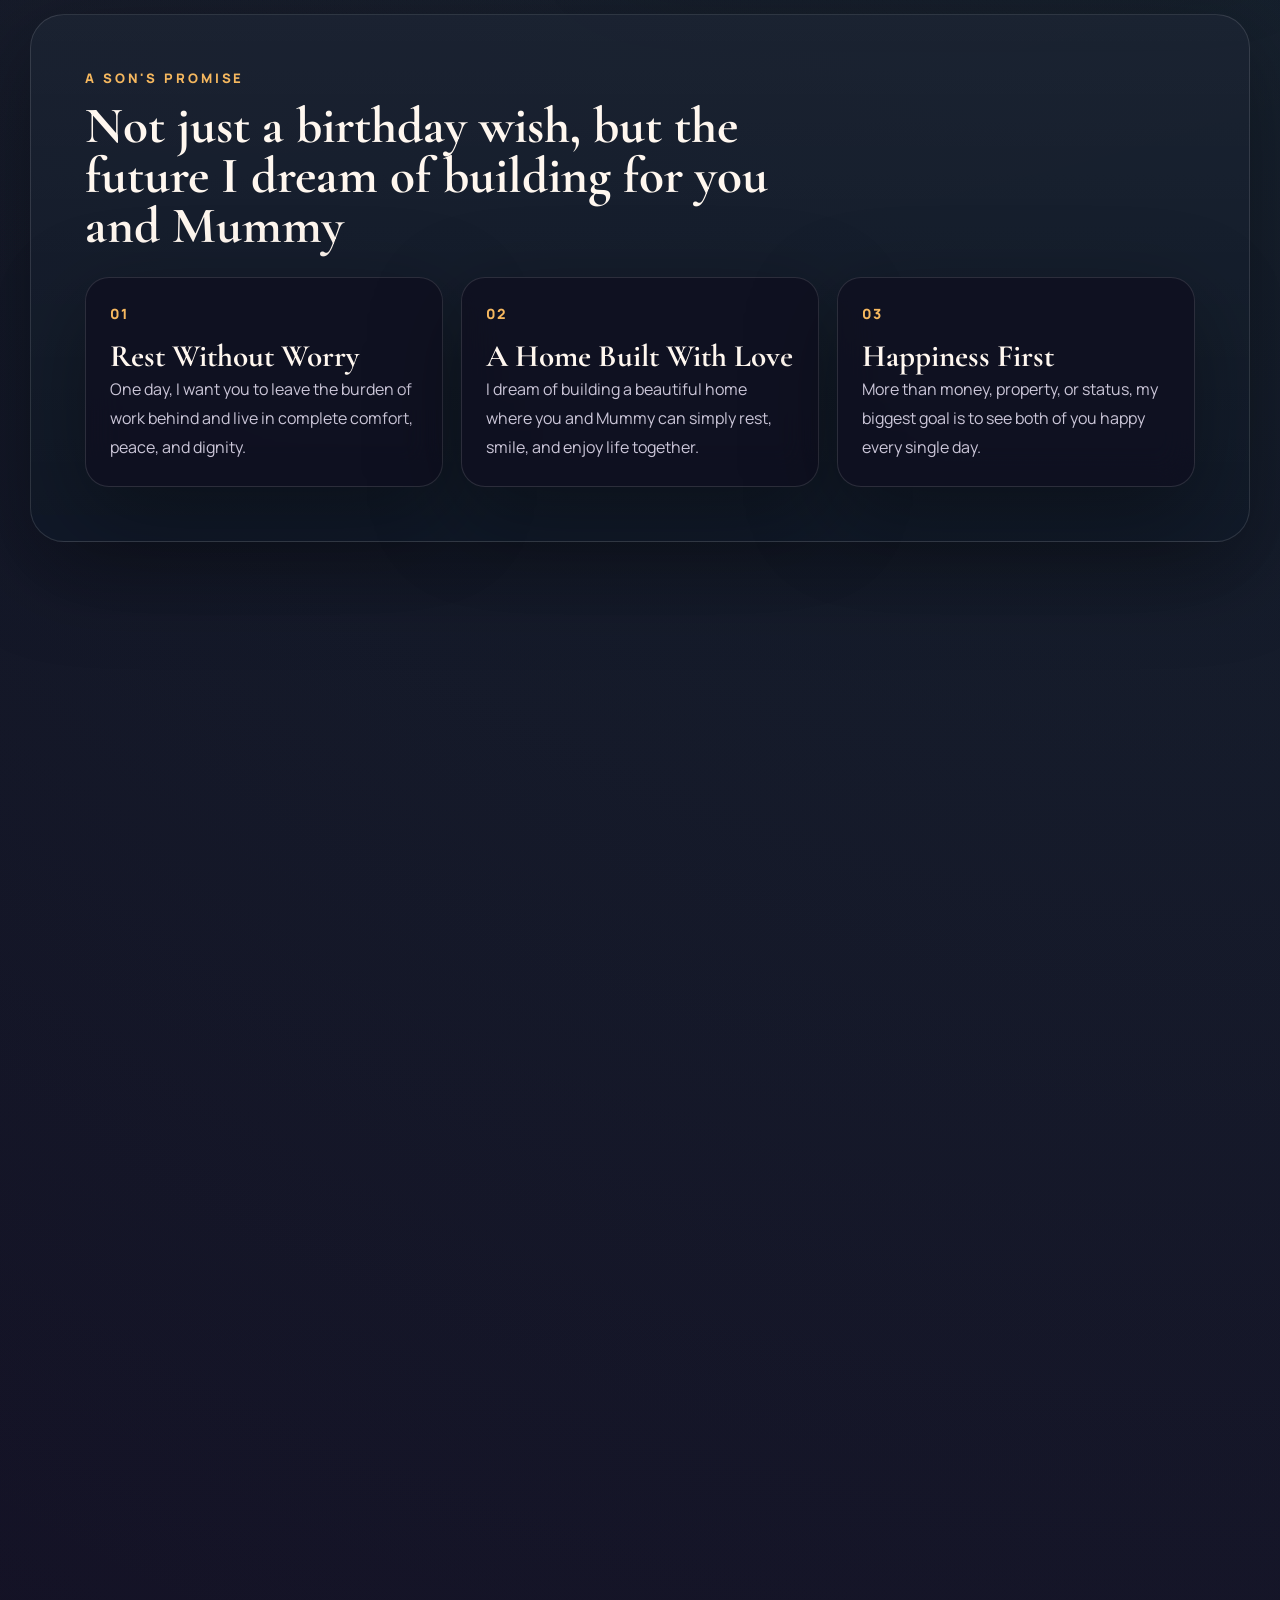
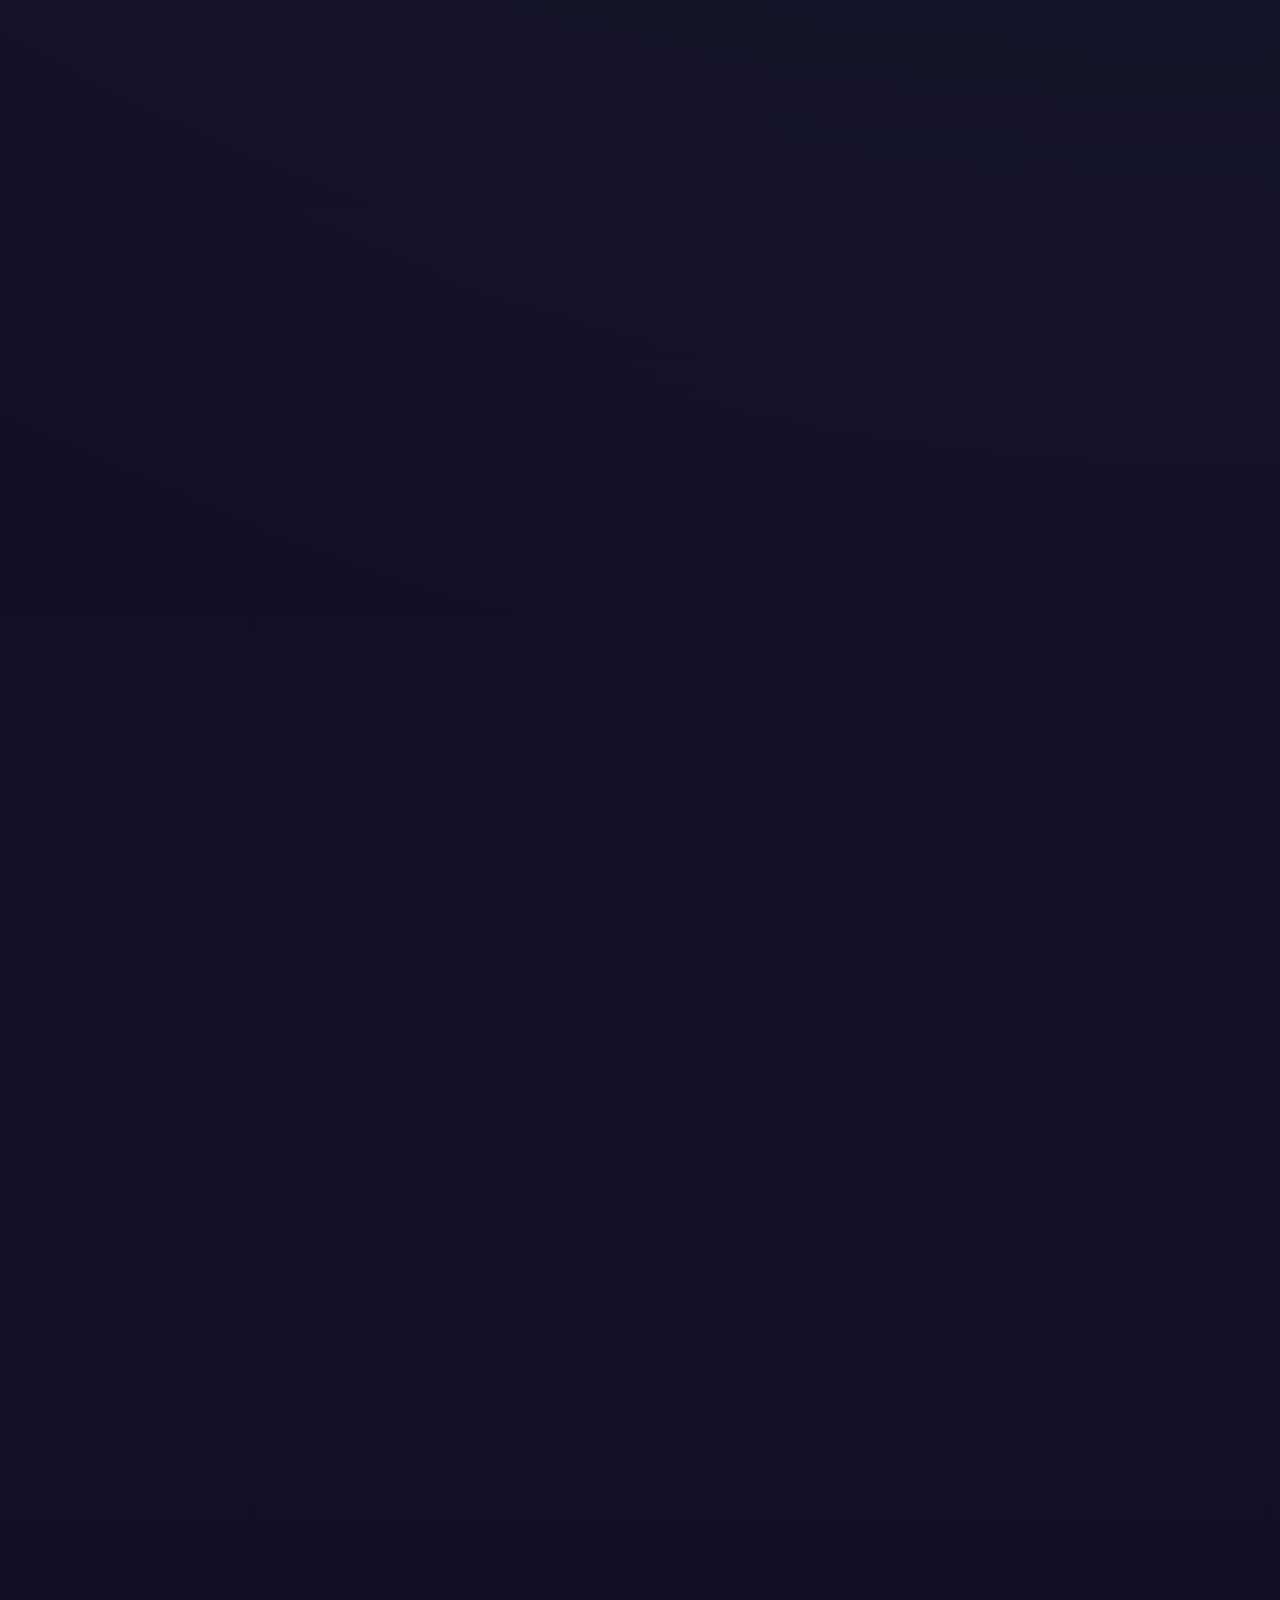
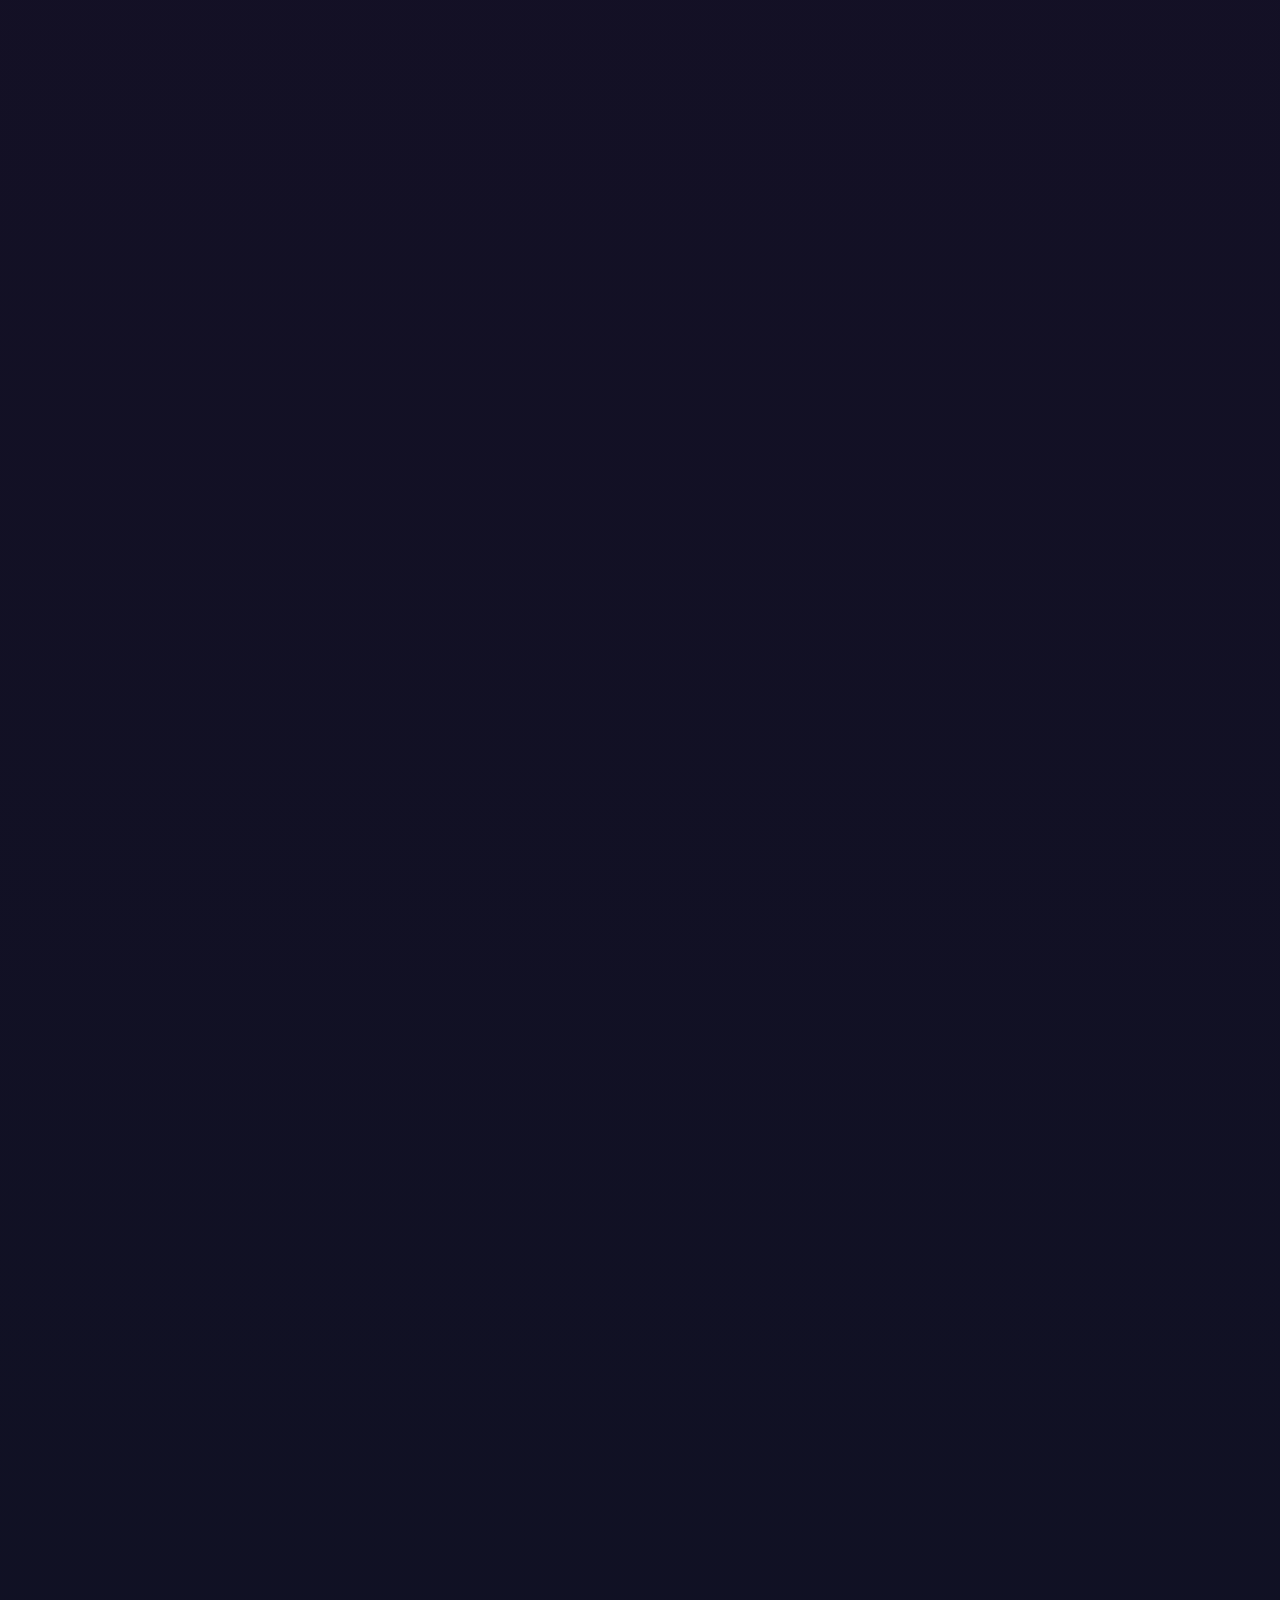
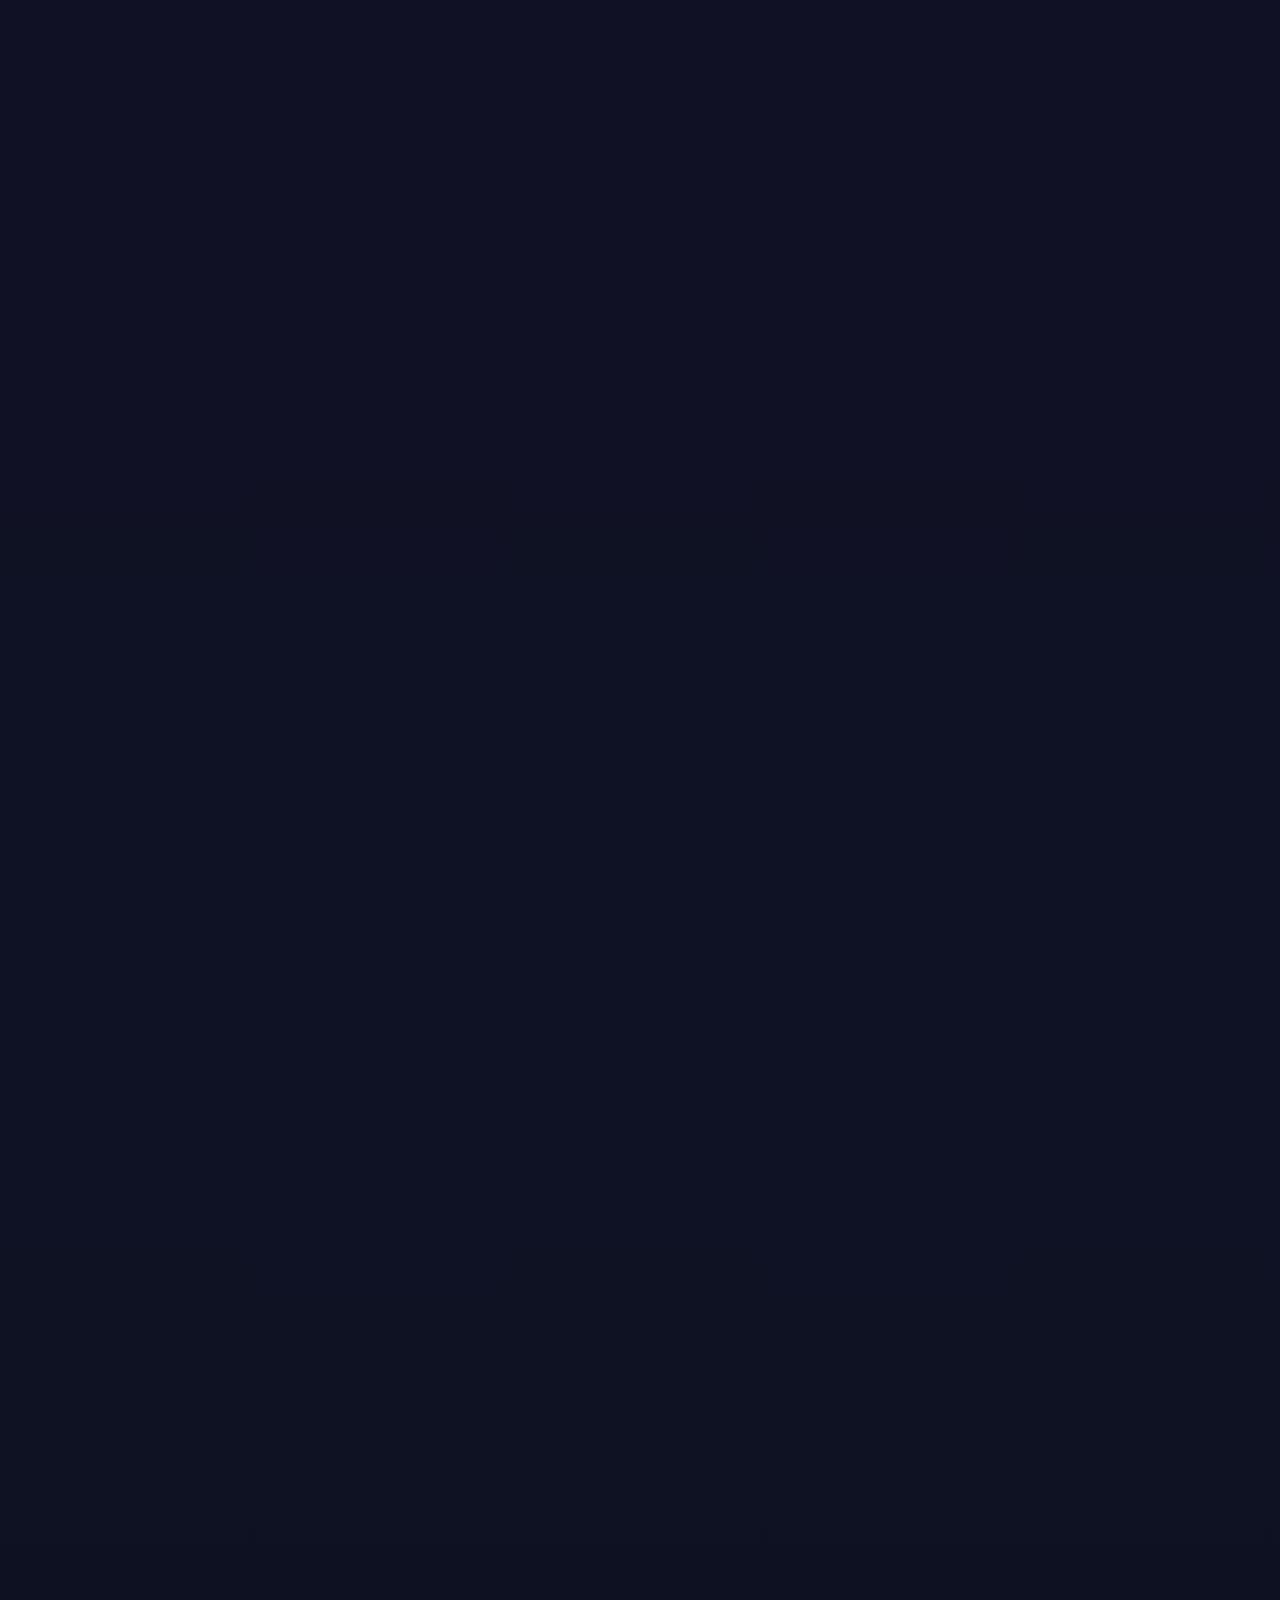
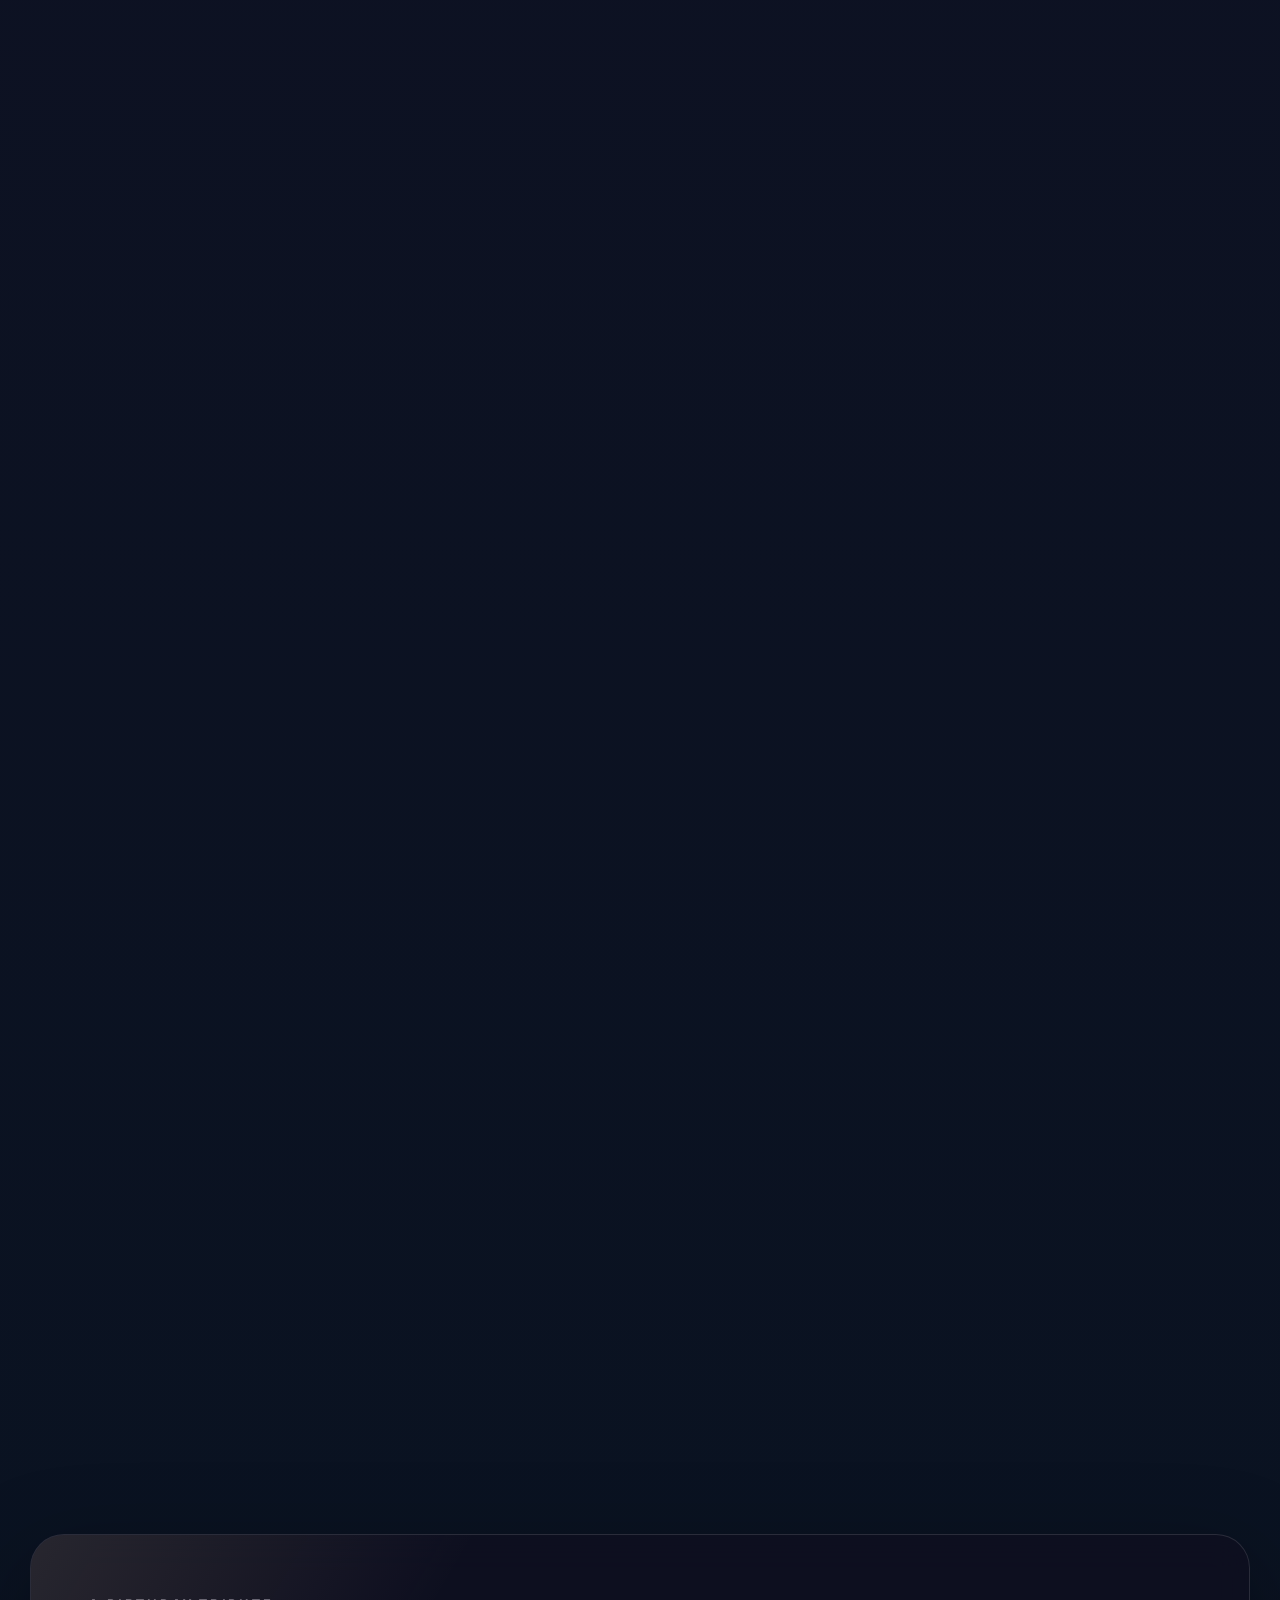
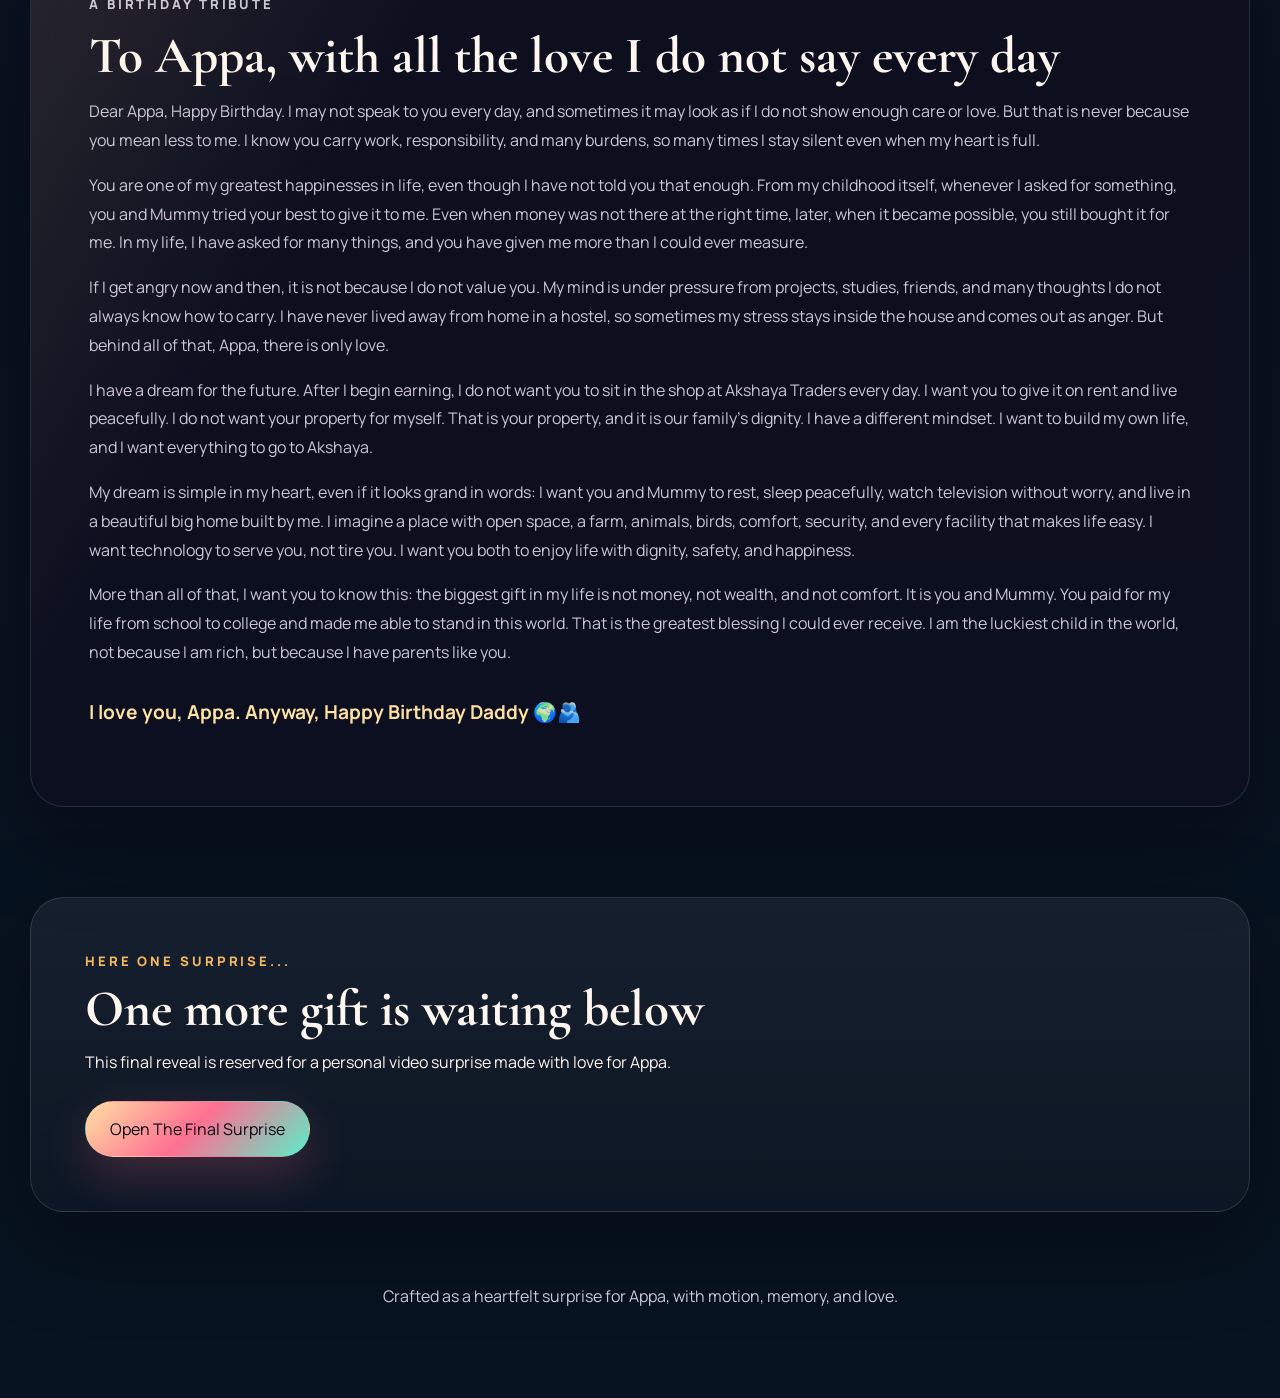
==== commit 7e3dcc9a: "Enhance birthday surprise animations and photos" ====
--- a/index.html
+++ b/index.html
@@ -19,6 +19,11 @@
   <body class="is-locked">
     <div class="spotlight" id="spotlight" aria-hidden="true"></div>
     <div class="noise-layer" aria-hidden="true"></div>
+    <div class="aurora-field" aria-hidden="true">
+      <span class="aurora-strand strand-one"></span>
+      <span class="aurora-strand strand-two"></span>
+      <span class="aurora-strand strand-three"></span>
+    </div>
     <div class="starfield" id="starfield" aria-hidden="true"></div>
     <div class="confetti-layer" id="confettiLayer" aria-hidden="true"></div>
 
@@ -102,6 +107,8 @@
           </div>
 
           <div class="hero-stage reveal delay-1">
+            <div class="stage-ring stage-ring-one"></div>
+            <div class="stage-ring stage-ring-two"></div>
             <div class="stage-panel stage-main">
               <img
                 src="assets/appa-image-5.jpeg"
@@ -134,7 +141,7 @@
         <section class="section marquee-section reveal" aria-label="Animated photo ribbon">
           <div class="section-head">
             <p class="eyebrow">Moving Through Memories</p>
-            <h2>Seven treasured frames, carried across the screen like a celebration reel</h2>
+            <h2>Fourteen treasured frames, carried across the screen like a celebration reel</h2>
           </div>
 
           <div class="marquee-shell">
@@ -146,6 +153,13 @@
               <figure class="marquee-card"><img src="assets/appa-image-5.jpeg" alt="Portrait of Appa in a blue shirt" /></figure>
               <figure class="marquee-card"><img src="assets/appa-image-6.jpeg" alt="Appa standing near patterned curtains" /></figure>
               <figure class="marquee-card"><img src="assets/appa-image-7.jpeg" alt="Appa smiling gently indoors" /></figure>
+              <figure class="marquee-card"><img src="assets/appa-image-8.jpeg" alt="Appa standing before a grand temple" /></figure>
+              <figure class="marquee-card"><img src="assets/appa-image-9.jpeg" alt="Appa portrait at the temple courtyard" /></figure>
+              <figure class="marquee-card"><img src="assets/appa-image-10.jpeg" alt="Appa sharing a close family selfie" /></figure>
+              <figure class="marquee-card"><img src="assets/appa-image-11.jpeg" alt="Appa and Mummy taking a mirror photo" /></figure>
+              <figure class="marquee-card"><img src="assets/appa-image-12.jpeg" alt="Appa and Mummy standing outdoors" /></figure>
+              <figure class="marquee-card"><img src="assets/appa-image-13.jpeg" alt="Appa mirror portrait inside a mall" /></figure>
+              <figure class="marquee-card"><img src="assets/appa-image-14.jpeg" alt="Family selfie with Appa and Mummy" /></figure>
               <figure class="marquee-card" aria-hidden="true"><img src="assets/appa-image-1.jpeg" alt="" /></figure>
               <figure class="marquee-card" aria-hidden="true"><img src="assets/appa-image-2.jpeg" alt="" /></figure>
               <figure class="marquee-card" aria-hidden="true"><img src="assets/appa-image-3.jpeg" alt="" /></figure>
@@ -153,7 +167,49 @@
               <figure class="marquee-card" aria-hidden="true"><img src="assets/appa-image-5.jpeg" alt="" /></figure>
               <figure class="marquee-card" aria-hidden="true"><img src="assets/appa-image-6.jpeg" alt="" /></figure>
               <figure class="marquee-card" aria-hidden="true"><img src="assets/appa-image-7.jpeg" alt="" /></figure>
-            </div>
+              <figure class="marquee-card" aria-hidden="true"><img src="assets/appa-image-8.jpeg" alt="" /></figure>
+              <figure class="marquee-card" aria-hidden="true"><img src="assets/appa-image-9.jpeg" alt="" /></figure>
+              <figure class="marquee-card" aria-hidden="true"><img src="assets/appa-image-10.jpeg" alt="" /></figure>
+              <figure class="marquee-card" aria-hidden="true"><img src="assets/appa-image-11.jpeg" alt="" /></figure>
+              <figure class="marquee-card" aria-hidden="true"><img src="assets/appa-image-12.jpeg" alt="" /></figure>
+              <figure class="marquee-card" aria-hidden="true"><img src="assets/appa-image-13.jpeg" alt="" /></figure>
+              <figure class="marquee-card" aria-hidden="true"><img src="assets/appa-image-14.jpeg" alt="" /></figure>
+            </div>
+          </div>
+        </section>
+
+        <section class="section constellation-section reveal" aria-label="Animated memory constellation">
+          <div class="constellation-copy">
+            <p class="eyebrow">Memory Constellation</p>
+            <h2>Photos orbit like little moments, all circling one truth: Appa is home</h2>
+          </div>
+
+          <div class="constellation-stage">
+            <div class="constellation-core">
+              <span>Appa</span>
+              <strong>Birthday King</strong>
+            </div>
+            <figure class="orbit-photo orbit-one">
+              <img src="assets/appa-image-1.jpeg" alt="Birthday cake memory with Appa" />
+            </figure>
+            <figure class="orbit-photo orbit-two">
+              <img src="assets/appa-image-2.jpeg" alt="Family smile beside Appa" />
+            </figure>
+            <figure class="orbit-photo orbit-three">
+              <img src="assets/appa-image-5.jpeg" alt="Portrait of Appa" />
+            </figure>
+            <figure class="orbit-photo orbit-four">
+              <img src="assets/appa-image-7.jpeg" alt="Appa smiling warmly" />
+            </figure>
+            <figure class="orbit-photo orbit-five">
+              <img src="assets/appa-image-8.jpeg" alt="Appa before a temple tower" />
+            </figure>
+            <figure class="orbit-photo orbit-six">
+              <img src="assets/appa-image-11.jpeg" alt="Appa and Mummy in a mirror photo" />
+            </figure>
+            <figure class="orbit-photo orbit-seven">
+              <img src="assets/appa-image-14.jpeg" alt="Family selfie with Appa" />
+            </figure>
           </div>
         </section>
 
@@ -273,6 +329,34 @@
               <img src="assets/appa-image-7.jpeg" alt="Appa smiling gently indoors" loading="lazy" />
               <figcaption><span>Warm Familiarity</span><p>The smile that turns a house into home.</p></figcaption>
             </figure>
+            <figure class="memory-card memory-card-tall" data-tilt-card data-lightbox-trigger data-caption="Appa standing before a magnificent temple, carrying a memory filled with heritage and devotion.">
+              <img src="assets/appa-image-8.jpeg" alt="Appa standing before a grand temple" loading="lazy" />
+              <figcaption><span>Temple Majesty</span><p>A proud memory framed by heritage, devotion, and timeless stone.</p></figcaption>
+            </figure>
+            <figure class="memory-card" data-tilt-card data-lightbox-trigger data-caption="A graceful temple courtyard portrait with Appa at the center of a beautiful travel memory.">
+              <img src="assets/appa-image-9.jpeg" alt="Appa portrait at the temple courtyard" loading="lazy" />
+              <figcaption><span>Sacred Visit</span><p>A peaceful journey memory with Appa standing calm and steady.</p></figcaption>
+            </figure>
+            <figure class="memory-card memory-card-wide" data-tilt-card data-lightbox-trigger data-caption="A close family selfie that carries comfort, affection, and the warmth of home.">
+              <img src="assets/appa-image-10.jpeg" alt="Appa sharing a close family selfie" loading="lazy" />
+              <figcaption><span>Close To Heart</span><p>The kind of family closeness that becomes a forever photo.</p></figcaption>
+            </figure>
+            <figure class="memory-card" data-tilt-card data-lightbox-trigger data-caption="Appa and Mummy together in a bright mirror moment, simple and beautiful.">
+              <img src="assets/appa-image-11.jpeg" alt="Appa and Mummy taking a mirror photo" loading="lazy" />
+              <figcaption><span>Together Always</span><p>A bright moment of partnership, patience, and shared life.</p></figcaption>
+            </figure>
+            <figure class="memory-card" data-tilt-card data-lightbox-trigger data-caption="Appa and Mummy standing together outdoors, surrounded by daylight and color.">
+              <img src="assets/appa-image-12.jpeg" alt="Appa and Mummy standing outdoors" loading="lazy" />
+              <figcaption><span>Daylight Memory</span><p>Two people whose love and effort built the feeling of home.</p></figcaption>
+            </figure>
+            <figure class="memory-card memory-card-tall" data-tilt-card data-lightbox-trigger data-caption="A confident mall portrait of Appa, relaxed, composed, and full of presence.">
+              <img src="assets/appa-image-13.jpeg" alt="Appa mirror portrait inside a mall" loading="lazy" />
+              <figcaption><span>Modern Portrait</span><p>A stylish everyday frame with Appa's quiet confidence.</p></figcaption>
+            </figure>
+            <figure class="memory-card memory-card-wide" data-tilt-card data-lightbox-trigger data-caption="A family selfie with Appa and Mummy, full of belonging and shared happiness.">
+              <img src="assets/appa-image-14.jpeg" alt="Family selfie with Appa and Mummy" loading="lazy" />
+              <figcaption><span>Family Frame</span><p>A beautiful reminder that the best place is together.</p></figcaption>
+            </figure>
           </div>
         </section>
 
--- a/styles.css
+++ b/styles.css
@@ -1,15 +1,19 @@
 :root {
-  --bg: #07111d;
-  --bg-soft: #0d1b2b;
-  --surface: rgba(9, 19, 34, 0.78);
+  --bg: #080915;
+  --bg-soft: #141026;
+  --surface: rgba(15, 15, 31, 0.78);
   --surface-strong: rgba(255, 250, 242, 0.08);
   --line: rgba(255, 255, 255, 0.12);
-  --text: #f4efe8;
-  --muted: #c4c8d3;
-  --gold: #ebb96d;
-  --gold-soft: #f5d9a6;
-  --blue: #8db9f7;
-  --blue-soft: #cae1ff;
+  --text: #fff7ef;
+  --muted: #cbc6d8;
+  --gold: #f6b85f;
+  --gold-soft: #ffe0a3;
+  --blue: #78ddff;
+  --blue-soft: #c6f5ff;
+  --rose: #ff6f91;
+  --violet: #b894ff;
+  --teal: #58f0c8;
+  --ink: #070812;
   --shadow: 0 28px 90px rgba(0, 0, 0, 0.34);
   --radius-xl: 34px;
   --radius-lg: 26px;
@@ -32,9 +36,9 @@
   font-family: "Manrope", sans-serif;
   color: var(--text);
   background:
-    radial-gradient(circle at 15% 0%, rgba(235, 185, 109, 0.12), transparent 28%),
-    radial-gradient(circle at 100% 20%, rgba(141, 185, 247, 0.12), transparent 30%),
-    linear-gradient(180deg, #08111b 0%, #0b1728 48%, #06101b 100%);
+    radial-gradient(circle at 15% 0%, rgba(255, 111, 145, 0.12), transparent 28%),
+    radial-gradient(circle at 100% 20%, rgba(88, 240, 200, 0.11), transparent 30%),
+    linear-gradient(180deg, #080915 0%, #151026 45%, #071320 100%);
   overflow-x: hidden;
 }
 
@@ -66,12 +70,52 @@
 .noise-layer {
   position: fixed;
   inset: 0;
+  z-index: 0;
   opacity: 0.08;
   pointer-events: none;
   background-image:
     linear-gradient(rgba(255, 255, 255, 0.06) 1px, transparent 1px),
     linear-gradient(90deg, rgba(255, 255, 255, 0.04) 1px, transparent 1px);
   background-size: 130px 130px;
+}
+
+.aurora-field {
+  position: fixed;
+  inset: -18vh -12vw;
+  z-index: 0;
+  overflow: hidden;
+  pointer-events: none;
+  opacity: 0.86;
+  mix-blend-mode: screen;
+}
+
+.aurora-strand {
+  position: absolute;
+  left: -12%;
+  width: 124%;
+  height: 22vh;
+  border-radius: 50%;
+  filter: blur(30px);
+  transform: rotate(-8deg);
+  animation: auroraWave 16s ease-in-out infinite alternate;
+}
+
+.strand-one {
+  top: 6%;
+  background: linear-gradient(90deg, transparent, rgba(255, 111, 145, 0.26), rgba(88, 240, 200, 0.18), transparent);
+}
+
+.strand-two {
+  top: 36%;
+  background: linear-gradient(90deg, transparent, rgba(120, 221, 255, 0.18), rgba(246, 184, 95, 0.2), transparent);
+  animation-delay: -5s;
+  transform: rotate(7deg);
+}
+
+.strand-three {
+  bottom: 2%;
+  background: linear-gradient(90deg, transparent, rgba(184, 148, 255, 0.2), rgba(255, 224, 163, 0.14), transparent);
+  animation-delay: -9s;
 }
 
 .spotlight {
@@ -103,6 +147,8 @@
 
 .page-shell {
   position: relative;
+  z-index: 2;
+  isolation: isolate;
   width: min(calc(100% - 32px), var(--max-width));
   margin: 0 auto;
   padding: 28px 0 72px;
@@ -148,8 +194,8 @@
   place-items: center;
   padding: 24px;
   background:
-    radial-gradient(circle at 18% 16%, rgba(235, 185, 109, 0.16), transparent 30%),
-    radial-gradient(circle at 86% 20%, rgba(141, 185, 247, 0.14), transparent 28%),
+    radial-gradient(circle at 18% 16%, rgba(255, 111, 145, 0.16), transparent 30%),
+    radial-gradient(circle at 86% 20%, rgba(88, 240, 200, 0.14), transparent 28%),
     linear-gradient(180deg, rgba(3, 9, 17, 0.92), rgba(3, 9, 17, 0.98));
   transition: opacity 650ms ease, visibility 650ms ease;
 }
@@ -265,15 +311,17 @@
 }
 
 .button.primary {
-  color: #0f1520;
-  background: linear-gradient(135deg, var(--gold-soft), var(--gold));
-  box-shadow: 0 18px 40px rgba(235, 185, 109, 0.18);
+  color: var(--ink);
+  background: linear-gradient(135deg, var(--gold-soft), var(--rose) 48%, var(--teal));
+  box-shadow: 0 18px 46px rgba(255, 111, 145, 0.22);
 }
 
 .button.secondary {
   color: var(--text);
   border-color: rgba(255, 255, 255, 0.12);
-  background: rgba(255, 255, 255, 0.05);
+  background:
+    linear-gradient(135deg, rgba(120, 221, 255, 0.1), rgba(184, 148, 255, 0.09)),
+    rgba(255, 255, 255, 0.05);
 }
 
 .topbar {
@@ -410,6 +458,38 @@
 .hero-stage {
   position: relative;
   min-height: 720px;
+  perspective: 1200px;
+}
+
+.hero-stage::before {
+  content: "";
+  position: absolute;
+  inset: 10% 5% 4% 16%;
+  border-radius: 44px;
+  background:
+    conic-gradient(from 130deg, rgba(255, 111, 145, 0.16), rgba(88, 240, 200, 0.16), rgba(246, 184, 95, 0.14), rgba(184, 148, 255, 0.16), rgba(255, 111, 145, 0.16));
+  filter: blur(22px);
+  animation: chromaPulse 8s ease-in-out infinite;
+}
+
+.stage-ring {
+  position: absolute;
+  border: 1px solid rgba(255, 255, 255, 0.14);
+  border-radius: 999px;
+  pointer-events: none;
+  transform-style: preserve-3d;
+}
+
+.stage-ring-one {
+  inset: 64px 42px 86px 54px;
+  border-color: rgba(88, 240, 200, 0.18);
+  animation: slowSpin 22s linear infinite;
+}
+
+.stage-ring-two {
+  inset: 124px 104px 136px 14px;
+  border-color: rgba(255, 111, 145, 0.2);
+  animation: slowSpin 28s linear infinite reverse;
 }
 
 .stage-panel {
@@ -419,6 +499,22 @@
   border: 1px solid rgba(255, 255, 255, 0.1);
   background: rgba(255, 255, 255, 0.04);
   box-shadow: var(--shadow);
+  transform: translateZ(0);
+}
+
+.stage-panel::before {
+  content: "";
+  position: absolute;
+  inset: 0;
+  background: linear-gradient(115deg, transparent 28%, rgba(255, 255, 255, 0.28), transparent 48%);
+  transform: translateX(-120%);
+  opacity: 0;
+  z-index: 2;
+  pointer-events: none;
+}
+
+.hero-stage.visible .stage-panel::before {
+  animation: photoSweep 2200ms ease-in-out 700ms 1;
 }
 
 .stage-panel img {
@@ -429,6 +525,7 @@
 
 .stage-main {
   inset: 30px 0 0 88px;
+  animation: portraitBreathe 9s ease-in-out infinite;
 }
 
 .stage-side {
@@ -514,6 +611,19 @@
   border-radius: 24px;
   border: 1px solid rgba(255, 255, 255, 0.1);
   box-shadow: var(--shadow);
+  transform: rotate(var(--tilt, -2deg));
+  animation: reelFloat 7s ease-in-out infinite;
+  animation-delay: var(--delay, 0s);
+}
+
+.marquee-card:nth-child(2n) {
+  --tilt: 2deg;
+  --delay: -1.5s;
+}
+
+.marquee-card:nth-child(3n) {
+  --tilt: -4deg;
+  --delay: -2.8s;
 }
 
 .marquee-card img {
@@ -521,6 +631,155 @@
   height: 100%;
   object-fit: cover;
 }
+
+.constellation-section {
+  display: grid;
+  grid-template-columns: 0.82fr 1.18fr;
+  gap: 28px;
+  align-items: center;
+}
+
+.constellation-copy {
+  max-width: 520px;
+}
+
+.constellation-stage {
+  position: relative;
+  min-height: 520px;
+  border-radius: 34px;
+  overflow: hidden;
+  border: 1px solid rgba(255, 255, 255, 0.11);
+  background:
+    radial-gradient(circle at 50% 48%, rgba(255, 224, 163, 0.13), transparent 20%),
+    radial-gradient(circle at 30% 20%, rgba(88, 240, 200, 0.12), transparent 28%),
+    radial-gradient(circle at 70% 78%, rgba(255, 111, 145, 0.12), transparent 30%),
+    rgba(255, 255, 255, 0.035);
+  box-shadow: var(--shadow);
+}
+
+.constellation-stage::before,
+.constellation-stage::after {
+  content: "";
+  position: absolute;
+  inset: 12%;
+  border: 1px dashed rgba(255, 255, 255, 0.18);
+  border-radius: 999px;
+  animation: slowSpin 38s linear infinite;
+}
+
+.constellation-stage::after {
+  inset: 24% 18%;
+  border-color: rgba(88, 240, 200, 0.16);
+  animation-direction: reverse;
+}
+
+.constellation-core {
+  position: absolute;
+  inset: 50% auto auto 50%;
+  z-index: 2;
+  width: 180px;
+  height: 180px;
+  display: grid;
+  place-items: center;
+  align-content: center;
+  text-align: center;
+  border-radius: 50%;
+  transform: translate(-50%, -50%);
+  border: 1px solid rgba(255, 255, 255, 0.18);
+  background:
+    linear-gradient(145deg, rgba(255, 224, 163, 0.18), rgba(255, 111, 145, 0.12)),
+    rgba(8, 9, 21, 0.72);
+  box-shadow: 0 0 80px rgba(246, 184, 95, 0.18);
+}
+
+.constellation-core span {
+  color: var(--gold-soft);
+  font-size: 0.82rem;
+  font-weight: 800;
+  letter-spacing: 0.18em;
+  text-transform: uppercase;
+}
+
+.constellation-core strong {
+  margin-top: 6px;
+  font-family: "Cormorant Garamond", serif;
+  font-size: 2rem;
+  line-height: 0.95;
+}
+
+.orbit-photo {
+  position: absolute;
+  z-index: 3;
+  width: 150px;
+  height: 190px;
+  margin: 0;
+  overflow: hidden;
+  border-radius: 26px;
+  border: 1px solid rgba(255, 255, 255, 0.18);
+  box-shadow: 0 20px 60px rgba(0, 0, 0, 0.34);
+  animation: orbitFloat 7s ease-in-out infinite;
+}
+
+.orbit-photo img {
+  width: 100%;
+  height: 100%;
+  object-fit: cover;
+}
+
+.orbit-one {
+  top: 9%;
+  left: 12%;
+  transform: rotate(-9deg);
+}
+
+.orbit-two {
+  top: 12%;
+  right: 10%;
+  transform: rotate(8deg);
+  animation-delay: -1.8s;
+}
+
+.orbit-three {
+  bottom: 8%;
+  left: 20%;
+  transform: rotate(7deg);
+  animation-delay: -3.2s;
+}
+
+.orbit-four {
+  right: 16%;
+  bottom: 10%;
+  transform: rotate(-6deg);
+  animation-delay: -4.4s;
+}
+
+.orbit-five {
+  top: 38%;
+  left: 4%;
+  width: 132px;
+  height: 176px;
+  transform: rotate(10deg);
+  animation-delay: -2.4s;
+}
+
+.orbit-six {
+  top: 40%;
+  right: 4%;
+  width: 132px;
+  height: 176px;
+  transform: rotate(-10deg);
+  animation-delay: -5.2s;
+}
+
+.orbit-seven {
+  left: 50%;
+  bottom: 3%;
+  width: 176px;
+  height: 132px;
+  transform: translateX(-50%) rotate(2deg);
+  animation-delay: -6.2s;
+}
+
 
 .tribute-grid {
   display: grid;
@@ -650,6 +909,8 @@
   transform-style: preserve-3d;
   transition: transform 220ms ease, box-shadow 220ms ease, border-color 220ms ease;
   isolation: isolate;
+  animation: cardDrift 8s ease-in-out infinite;
+  animation-delay: calc(var(--card-index, 0) * -0.7s);
 }
 
 .memory-card::before {
@@ -661,7 +922,8 @@
   background: linear-gradient(
     135deg,
     rgba(245, 217, 166, 0.7),
-    rgba(141, 185, 247, 0.55),
+    rgba(88, 240, 200, 0.58),
+    rgba(255, 111, 145, 0.52),
     rgba(235, 185, 109, 0.55)
   );
   mask: linear-gradient(#000 0 0) content-box, linear-gradient(#000 0 0);
@@ -678,8 +940,10 @@
   inset: 0;
   border-radius: inherit;
   background:
-    radial-gradient(circle at 30% 20%, rgba(245, 217, 166, 0.18), transparent 52%),
-    radial-gradient(circle at 70% 10%, rgba(141, 185, 247, 0.14), transparent 58%),
+    radial-gradient(circle at var(--mx, 50%) var(--my, 30%), rgba(255, 255, 255, 0.2), transparent 24%),
+    radial-gradient(circle at 30% 20%, rgba(255, 224, 163, 0.2), transparent 52%),
+    radial-gradient(circle at 70% 10%, rgba(88, 240, 200, 0.16), transparent 58%),
+    linear-gradient(120deg, transparent, rgba(255, 111, 145, 0.16), transparent),
     linear-gradient(180deg, rgba(6, 12, 20, 0.06), rgba(6, 12, 20, 0.55));
   opacity: 0;
   transition: opacity 220ms ease;
@@ -709,6 +973,62 @@
   transition: transform 500ms cubic-bezier(0.2, 0.8, 0.2, 1), filter 280ms ease;
   filter: saturate(1.02) contrast(1.02);
   will-change: transform;
+}
+
+.memory-card:nth-child(1) {
+  --card-index: 1;
+}
+
+.memory-card:nth-child(2) {
+  --card-index: 2;
+}
+
+.memory-card:nth-child(3) {
+  --card-index: 3;
+}
+
+.memory-card:nth-child(4) {
+  --card-index: 4;
+}
+
+.memory-card:nth-child(5) {
+  --card-index: 5;
+}
+
+.memory-card:nth-child(6) {
+  --card-index: 6;
+}
+
+.memory-card:nth-child(7) {
+  --card-index: 7;
+}
+
+.memory-card:nth-child(8) {
+  --card-index: 8;
+}
+
+.memory-card:nth-child(9) {
+  --card-index: 9;
+}
+
+.memory-card:nth-child(10) {
+  --card-index: 10;
+}
+
+.memory-card:nth-child(11) {
+  --card-index: 11;
+}
+
+.memory-card:nth-child(12) {
+  --card-index: 12;
+}
+
+.memory-card:nth-child(13) {
+  --card-index: 13;
+}
+
+.memory-card:nth-child(14) {
+  --card-index: 14;
 }
 
 .memory-card:hover img {
@@ -849,7 +1169,7 @@
   top: -10vh;
   width: 12px;
   height: 18px;
-  border-radius: 4px;
+  border-radius: var(--confetti-radius, 4px);
   opacity: 0.96;
   animation: confettiFall linear forwards;
 }
@@ -873,6 +1193,10 @@
   opacity: 1;
 }
 
+.lightbox.is-open .lightbox-figure {
+  animation: lightboxRise 360ms cubic-bezier(0.2, 0.8, 0.2, 1) 1;
+}
+
 .lightbox-close {
   position: absolute;
   top: 20px;
@@ -892,6 +1216,7 @@
   border: 1px solid rgba(255, 255, 255, 0.12);
   background: rgba(10, 20, 34, 0.92);
   box-shadow: var(--shadow);
+  transform-origin: center;
 }
 
 .lightbox-figure img {
@@ -907,6 +1232,112 @@
   line-height: 1.7;
 }
 
+@keyframes auroraWave {
+  from {
+    transform: translate3d(-2%, 0, 0) rotate(-8deg) scaleX(1);
+  }
+
+  to {
+    transform: translate3d(3%, 24px, 0) rotate(6deg) scaleX(1.08);
+  }
+}
+
+@keyframes chromaPulse {
+  0%,
+  100% {
+    opacity: 0.5;
+    transform: scale(0.98);
+  }
+
+  50% {
+    opacity: 0.95;
+    transform: scale(1.03);
+  }
+}
+
+@keyframes slowSpin {
+  from {
+    transform: rotate(0deg);
+  }
+
+  to {
+    transform: rotate(360deg);
+  }
+}
+
+@keyframes photoSweep {
+  0% {
+    opacity: 0;
+    transform: translateX(-120%);
+  }
+
+  18%,
+  56% {
+    opacity: 0.75;
+  }
+
+  100% {
+    opacity: 0;
+    transform: translateX(120%);
+  }
+}
+
+@keyframes portraitBreathe {
+  0%,
+  100% {
+    transform: translate3d(0, 0, 0) rotate(0deg);
+  }
+
+  50% {
+    transform: translate3d(0, -10px, 0) rotate(0.8deg);
+  }
+}
+
+@keyframes reelFloat {
+  0%,
+  100% {
+    translate: 0 0;
+  }
+
+  50% {
+    translate: 0 -10px;
+  }
+}
+
+@keyframes orbitFloat {
+  0%,
+  100% {
+    translate: 0 0;
+  }
+
+  50% {
+    translate: 0 -16px;
+  }
+}
+
+@keyframes cardDrift {
+  0%,
+  100% {
+    translate: 0 0;
+  }
+
+  50% {
+    translate: 0 -8px;
+  }
+}
+
+@keyframes lightboxRise {
+  from {
+    opacity: 0;
+    transform: translateY(24px) scale(0.96);
+  }
+
+  to {
+    opacity: 1;
+    transform: translateY(0) scale(1);
+  }
+}
+
 @keyframes confettiFall {
   from {
     transform: translate3d(0, 0, 0) rotate(0deg);
@@ -986,7 +1417,8 @@
   .hero-grid,
   .tribute-grid,
   .legacy-layout,
-  .dream-grid {
+  .dream-grid,
+  .constellation-section {
     grid-template-columns: 1fr;
   }
 
@@ -1001,6 +1433,10 @@
   .memory-card,
   .memory-card-wide {
     grid-column: span 6;
+  }
+
+  .constellation-copy {
+    max-width: 760px;
   }
 }
 
@@ -1037,6 +1473,10 @@
     min-height: 560px;
   }
 
+  .stage-ring {
+    display: none;
+  }
+
   .stage-main {
     inset: 84px 0 0 0;
   }
@@ -1063,6 +1503,58 @@
     width: 180px;
     height: 240px;
   }
+
+  .constellation-stage {
+    min-height: 540px;
+  }
+
+  .constellation-core {
+    width: 150px;
+    height: 150px;
+  }
+
+  .constellation-core strong {
+    font-size: 1.65rem;
+  }
+
+  .orbit-photo {
+    width: 126px;
+    height: 160px;
+  }
+
+  .orbit-one {
+    left: 5%;
+  }
+
+  .orbit-two {
+    right: 5%;
+  }
+
+  .orbit-three {
+    left: 8%;
+  }
+
+  .orbit-four {
+    right: 7%;
+  }
+
+  .orbit-five {
+    left: 3%;
+    width: 108px;
+    height: 144px;
+  }
+
+  .orbit-six {
+    right: 3%;
+    width: 108px;
+    height: 144px;
+  }
+
+  .orbit-seven {
+    width: 146px;
+    height: 110px;
+  }
+
 }
 
 @media (prefers-reduced-motion: reduce) {
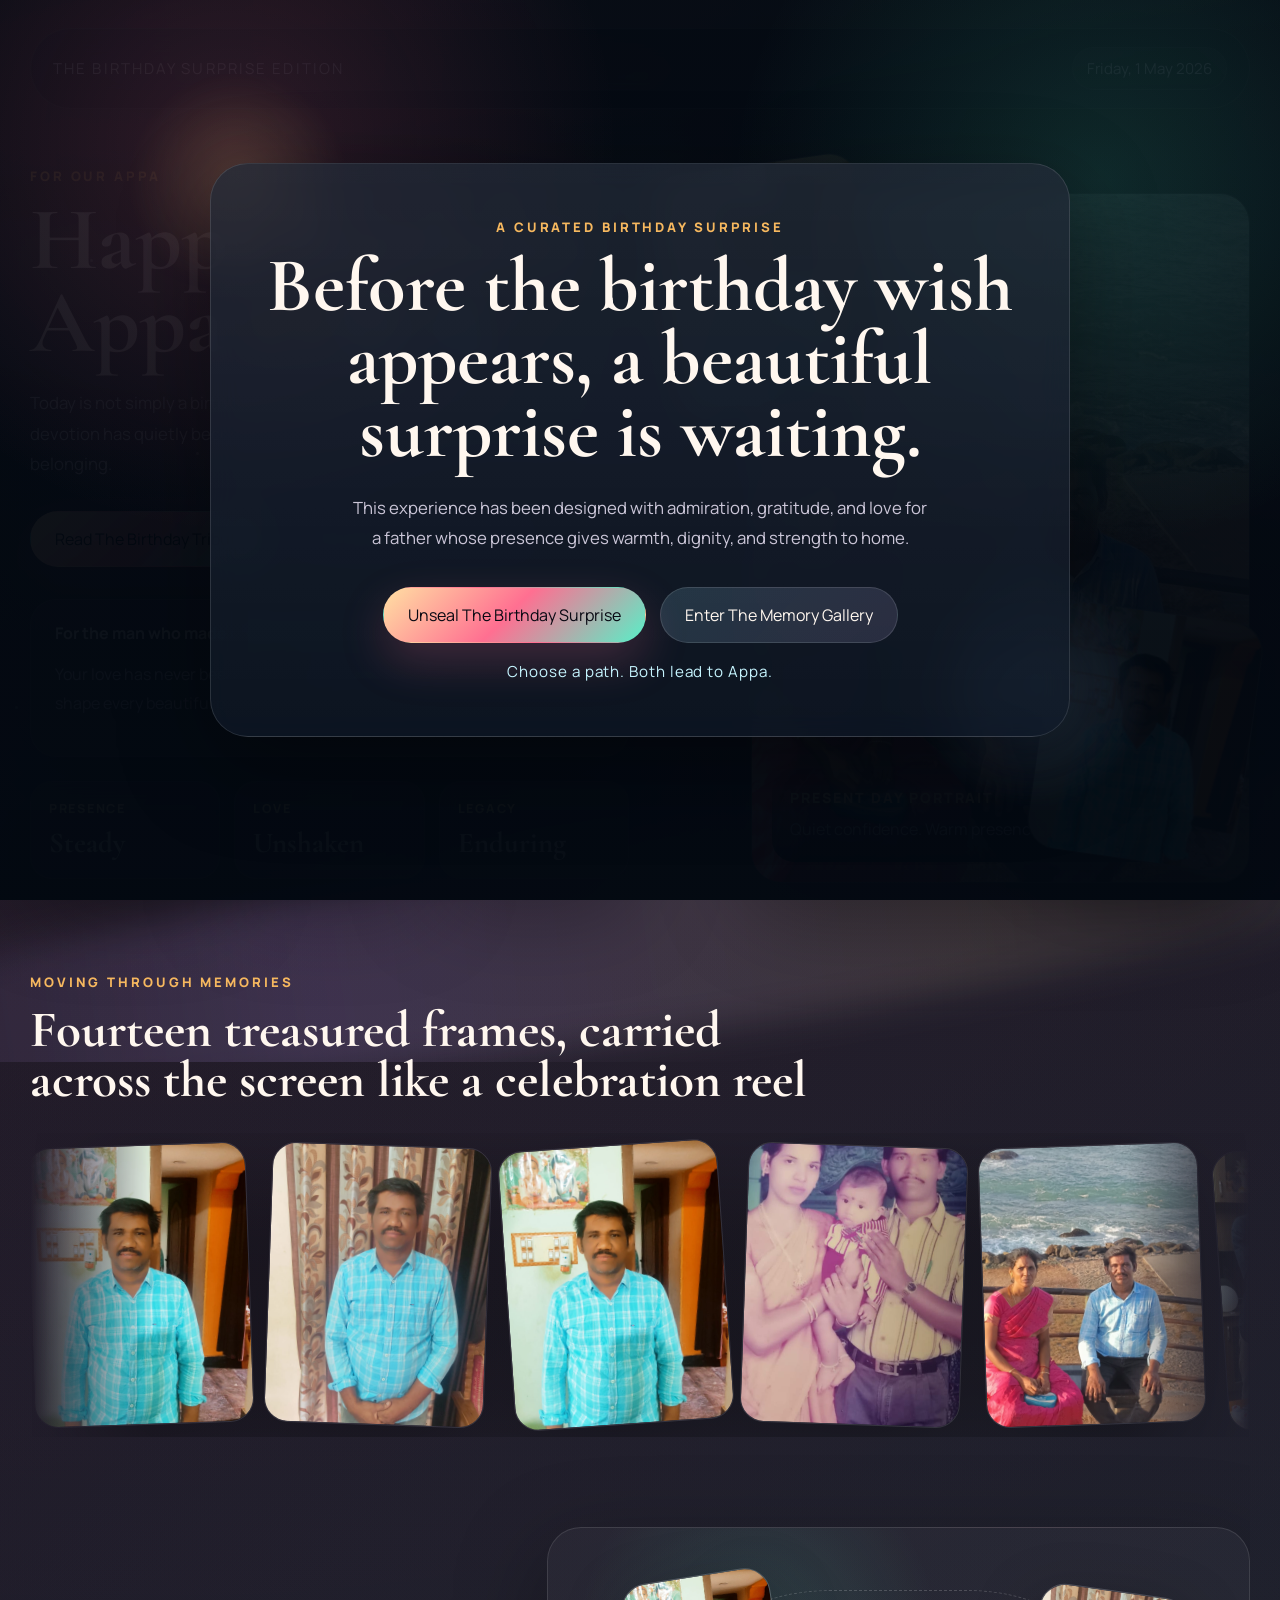
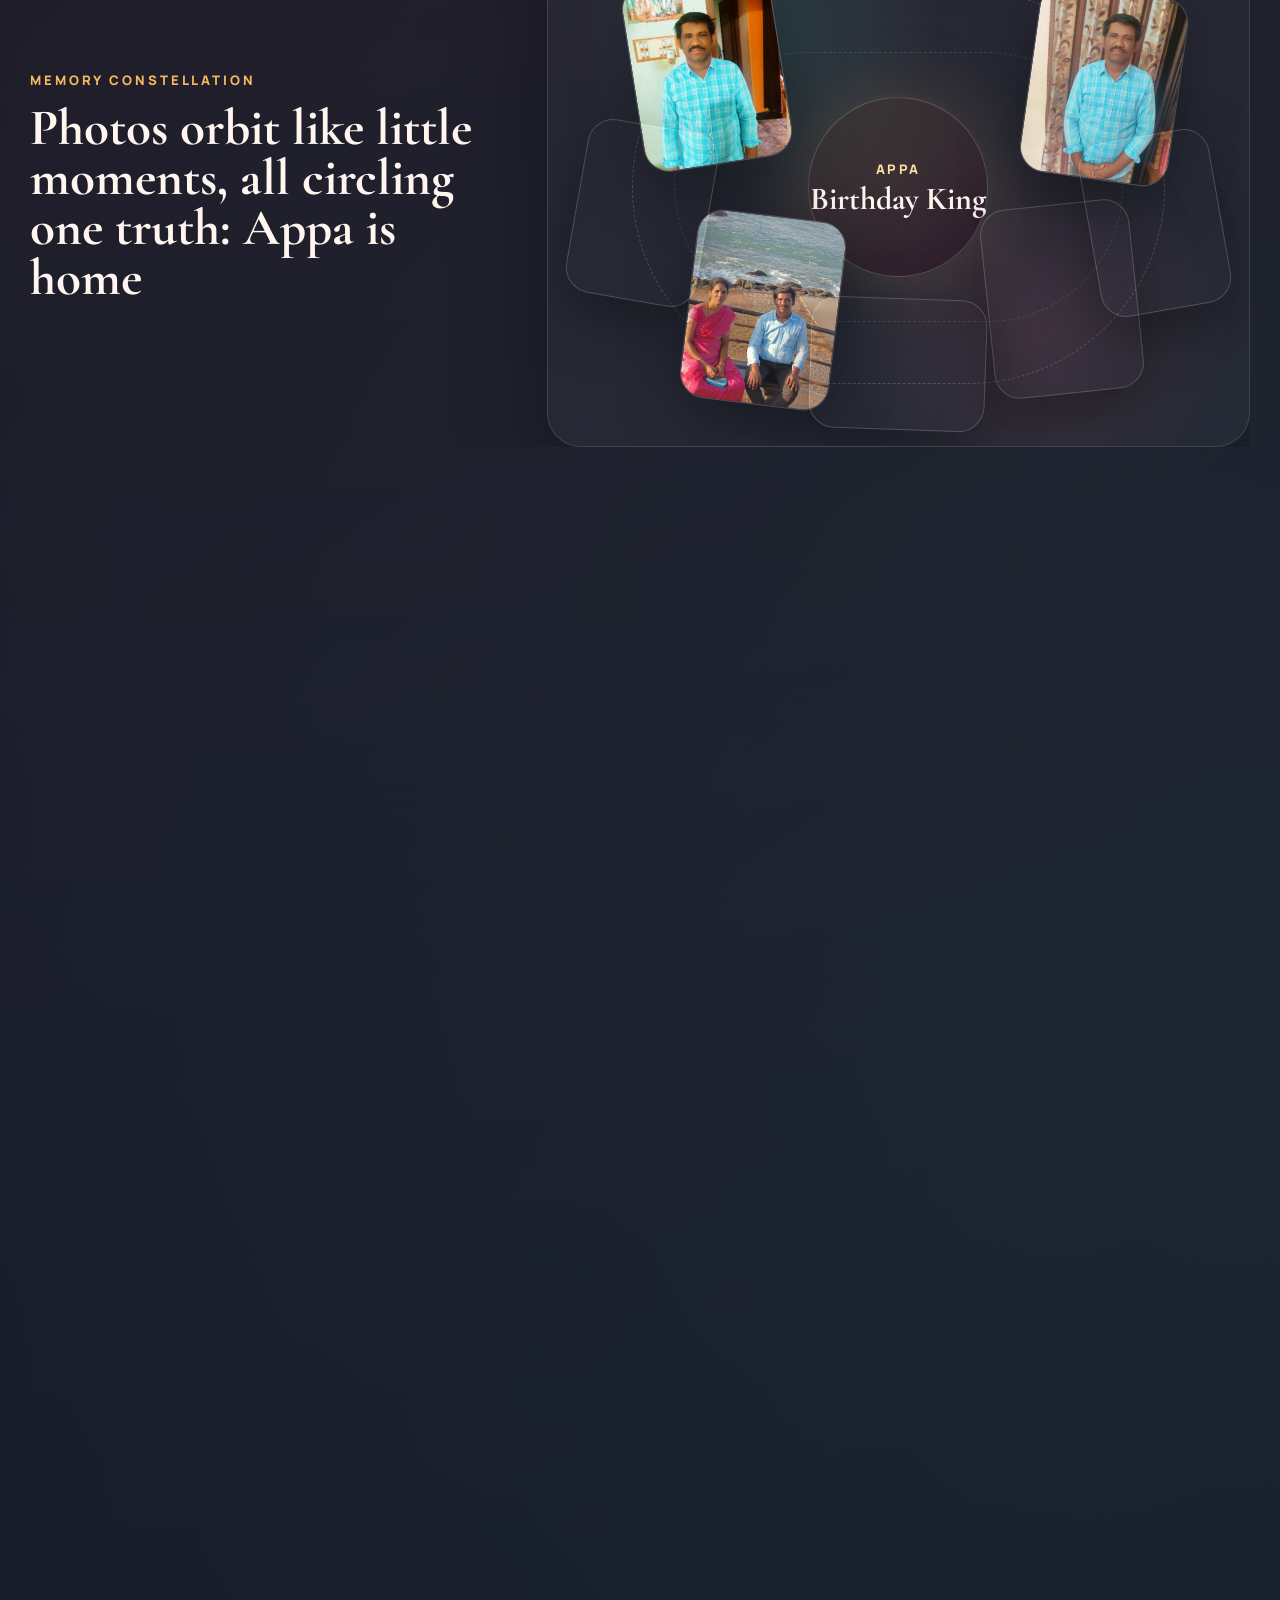
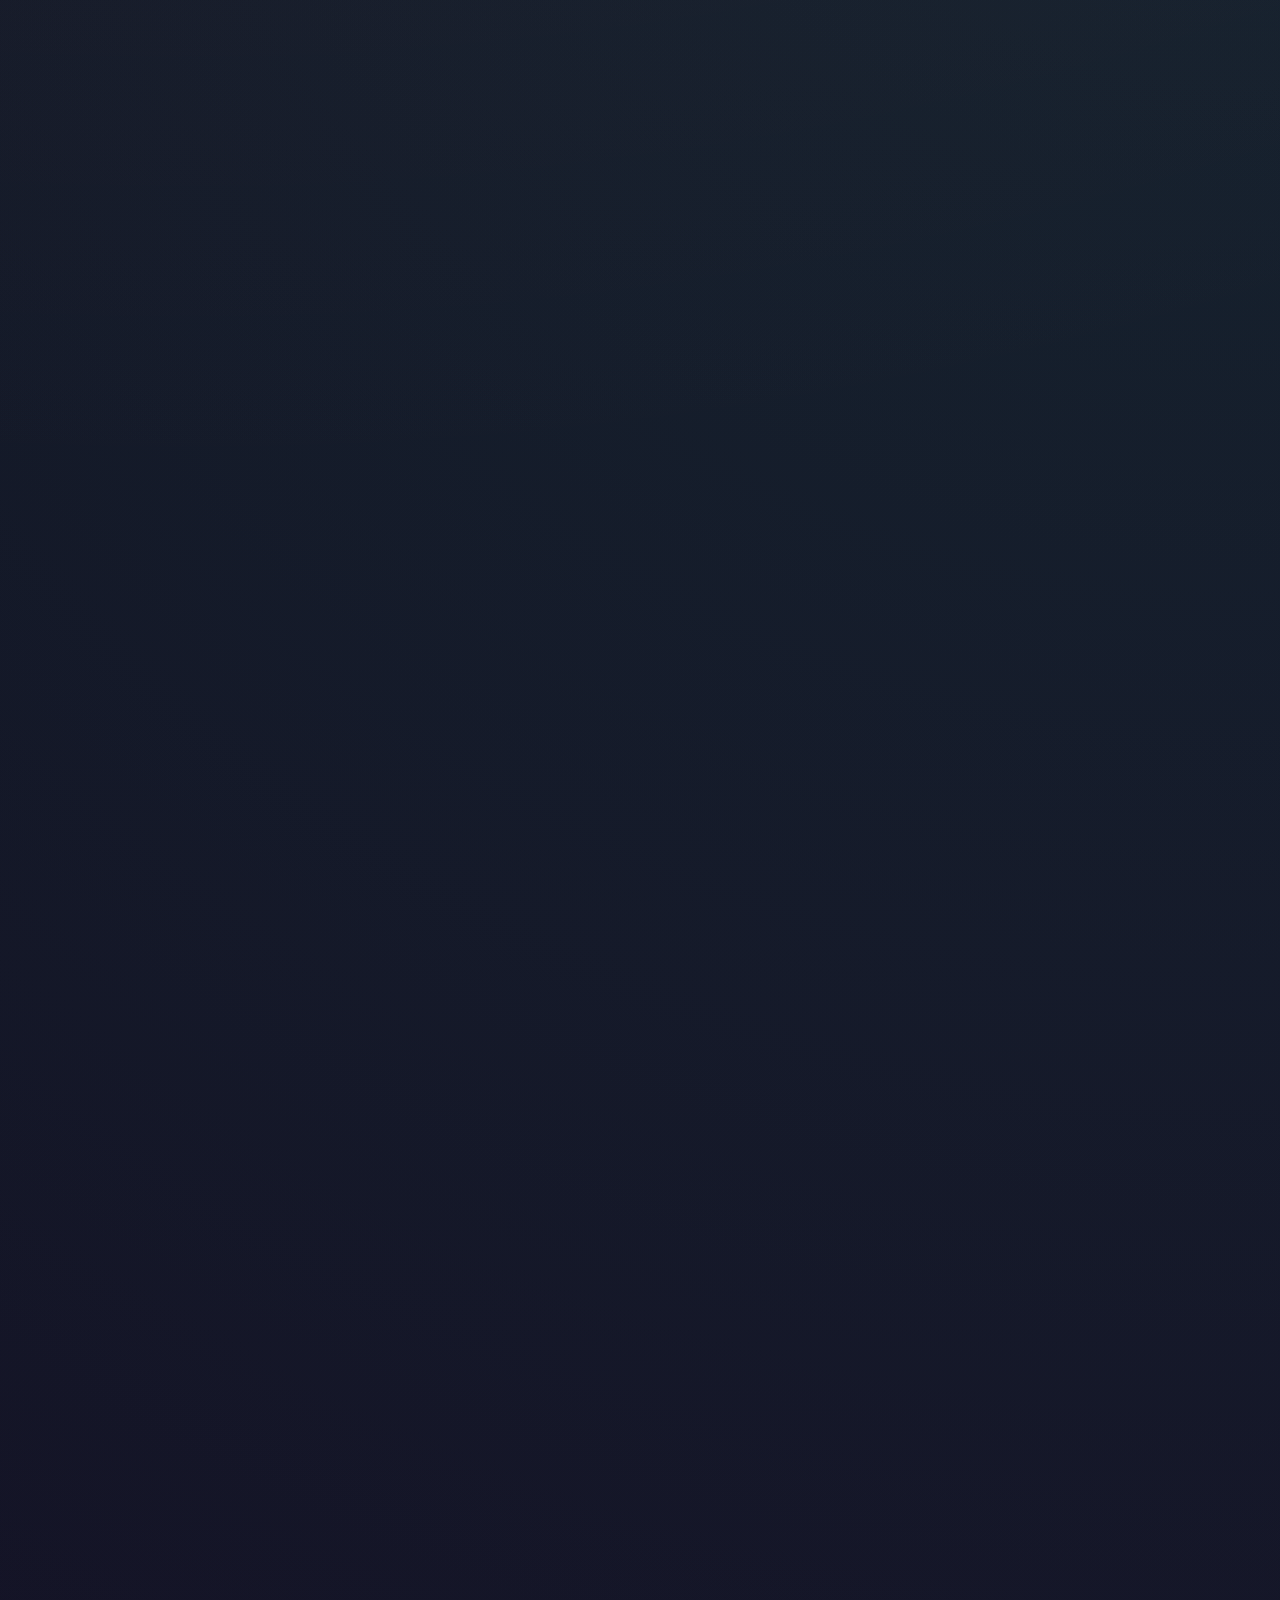
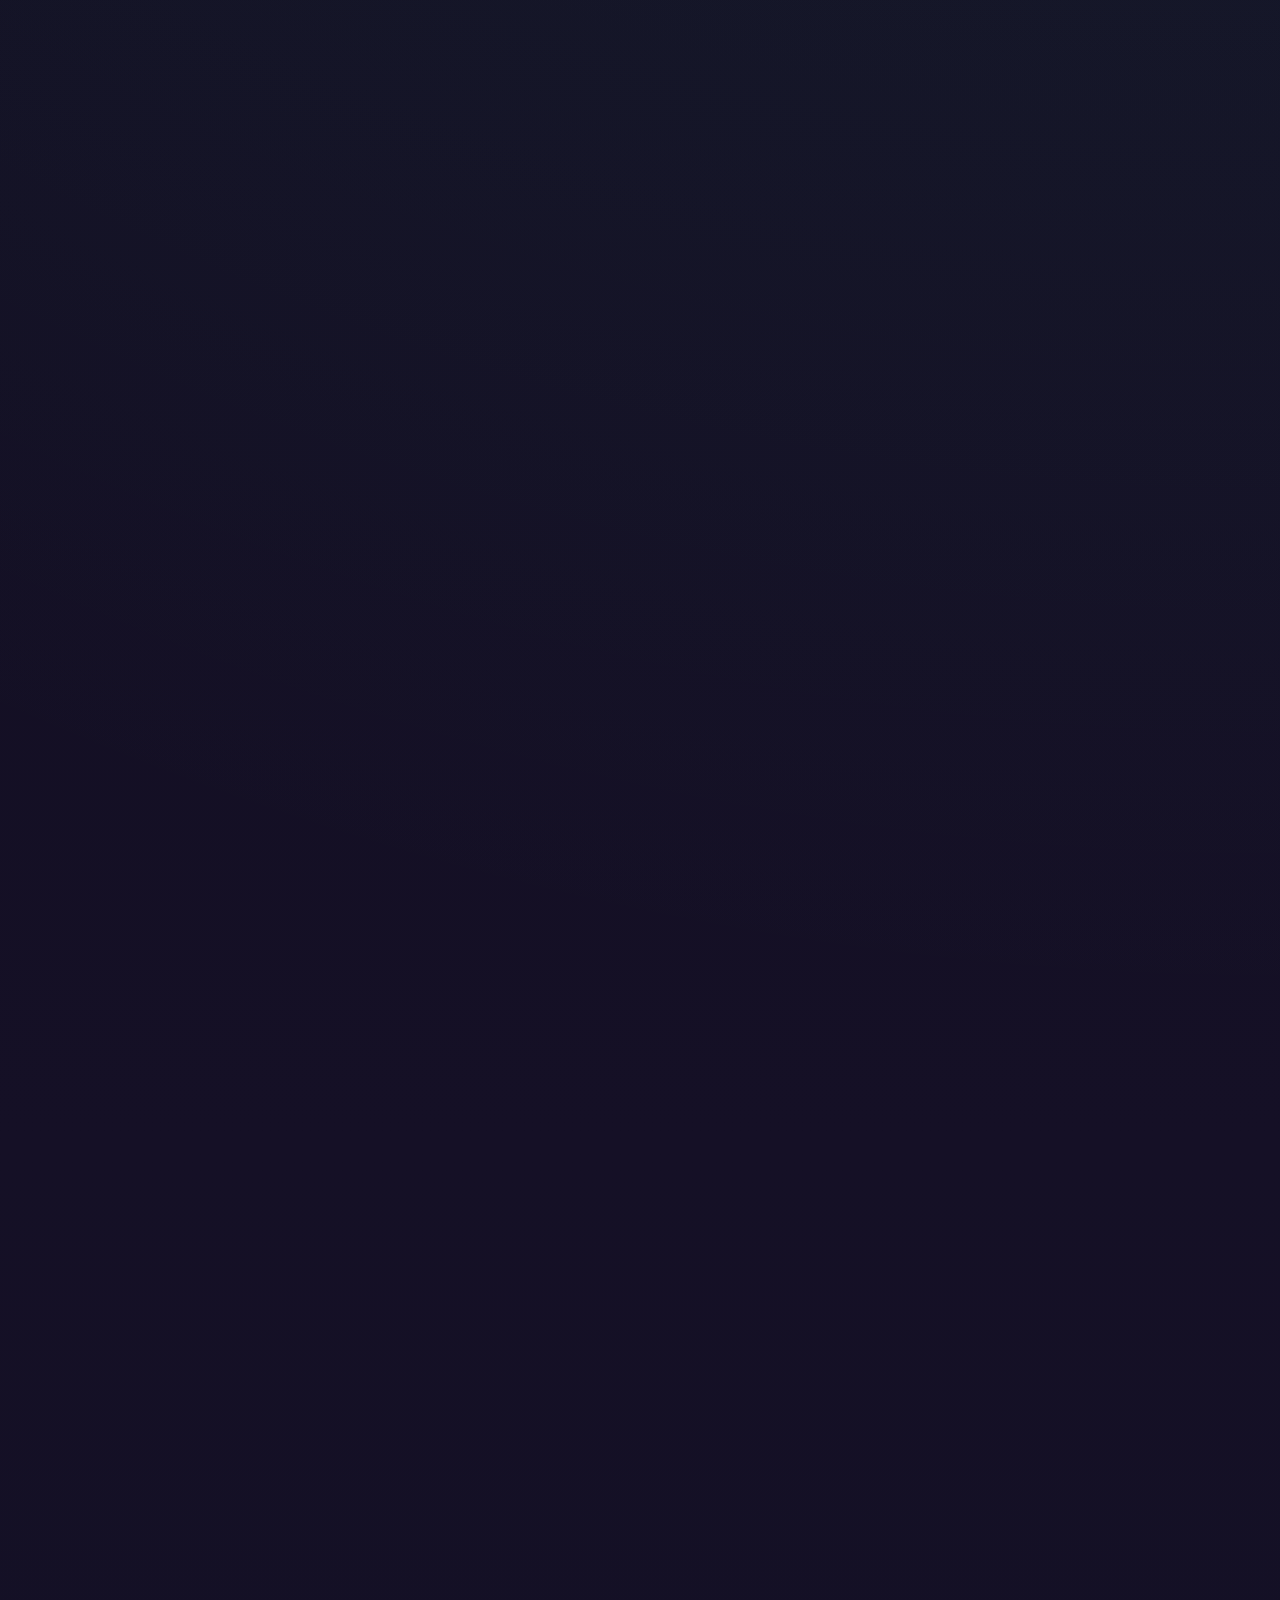
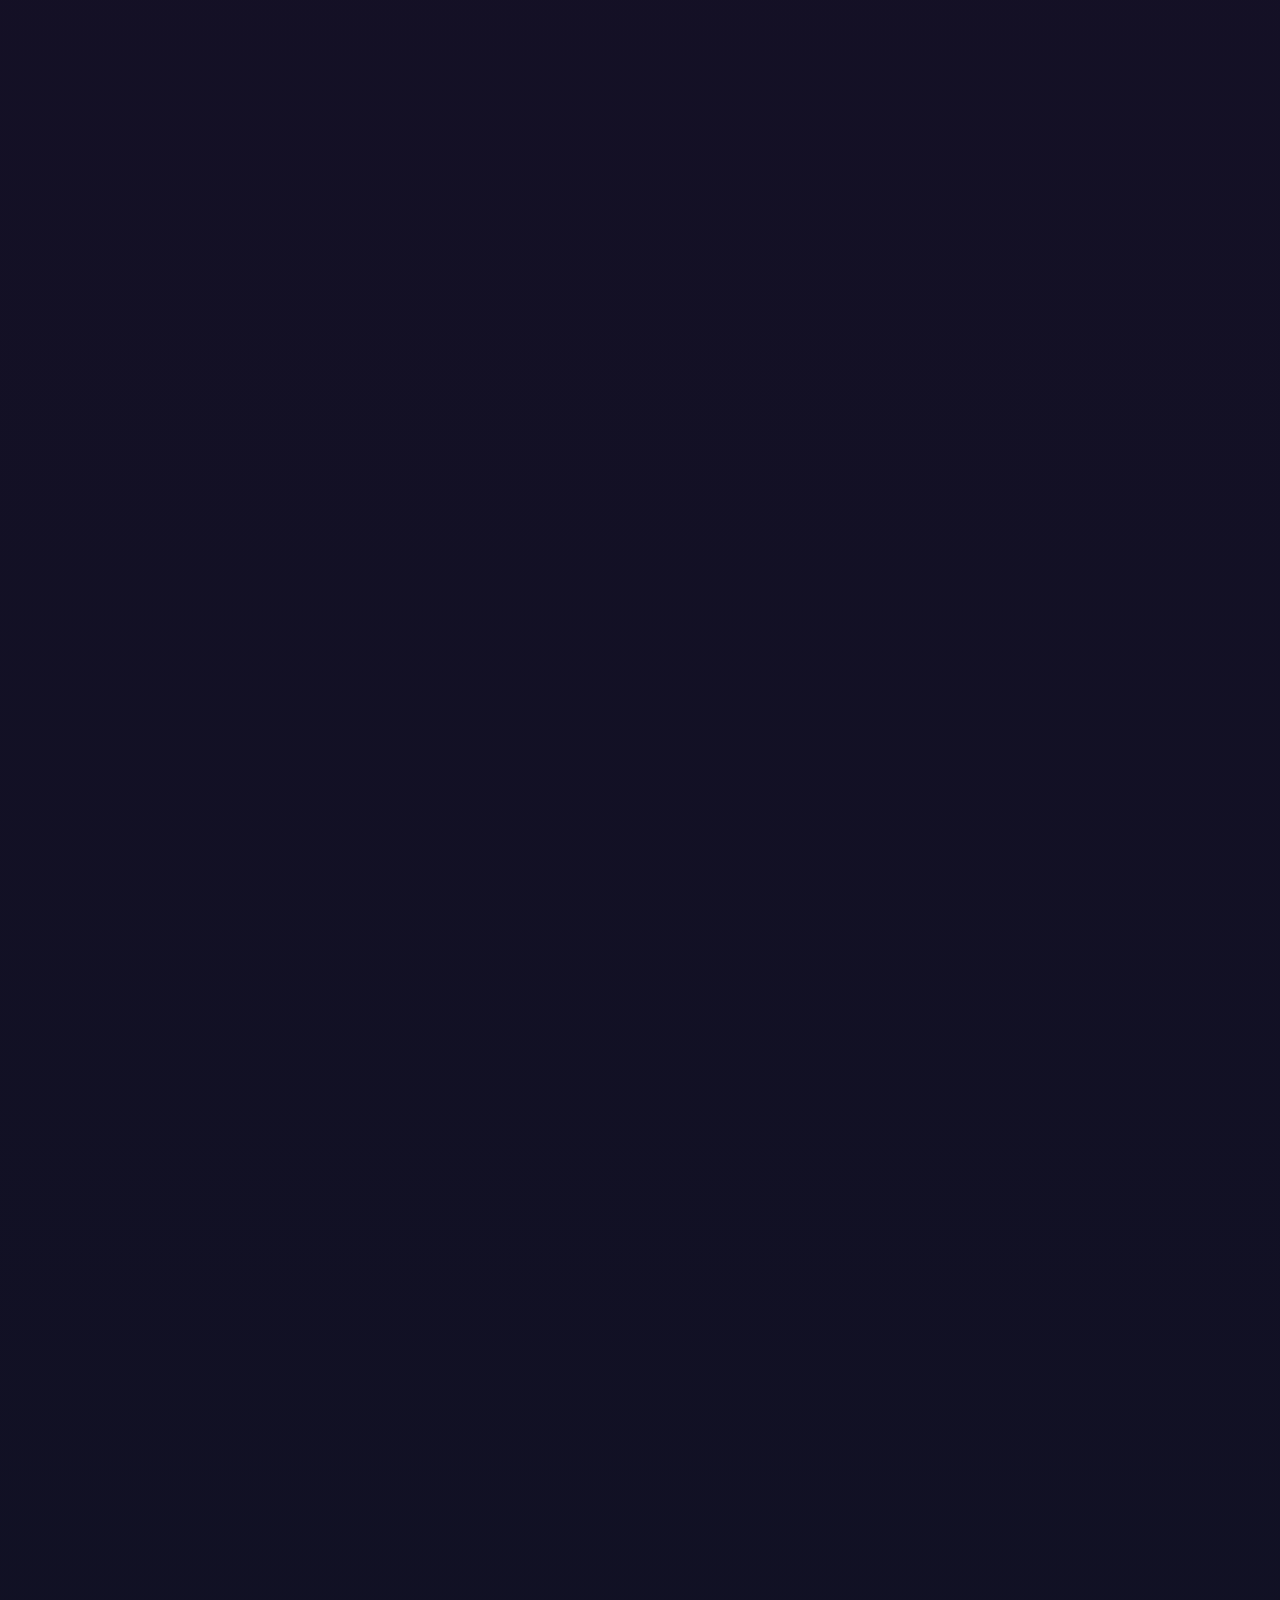
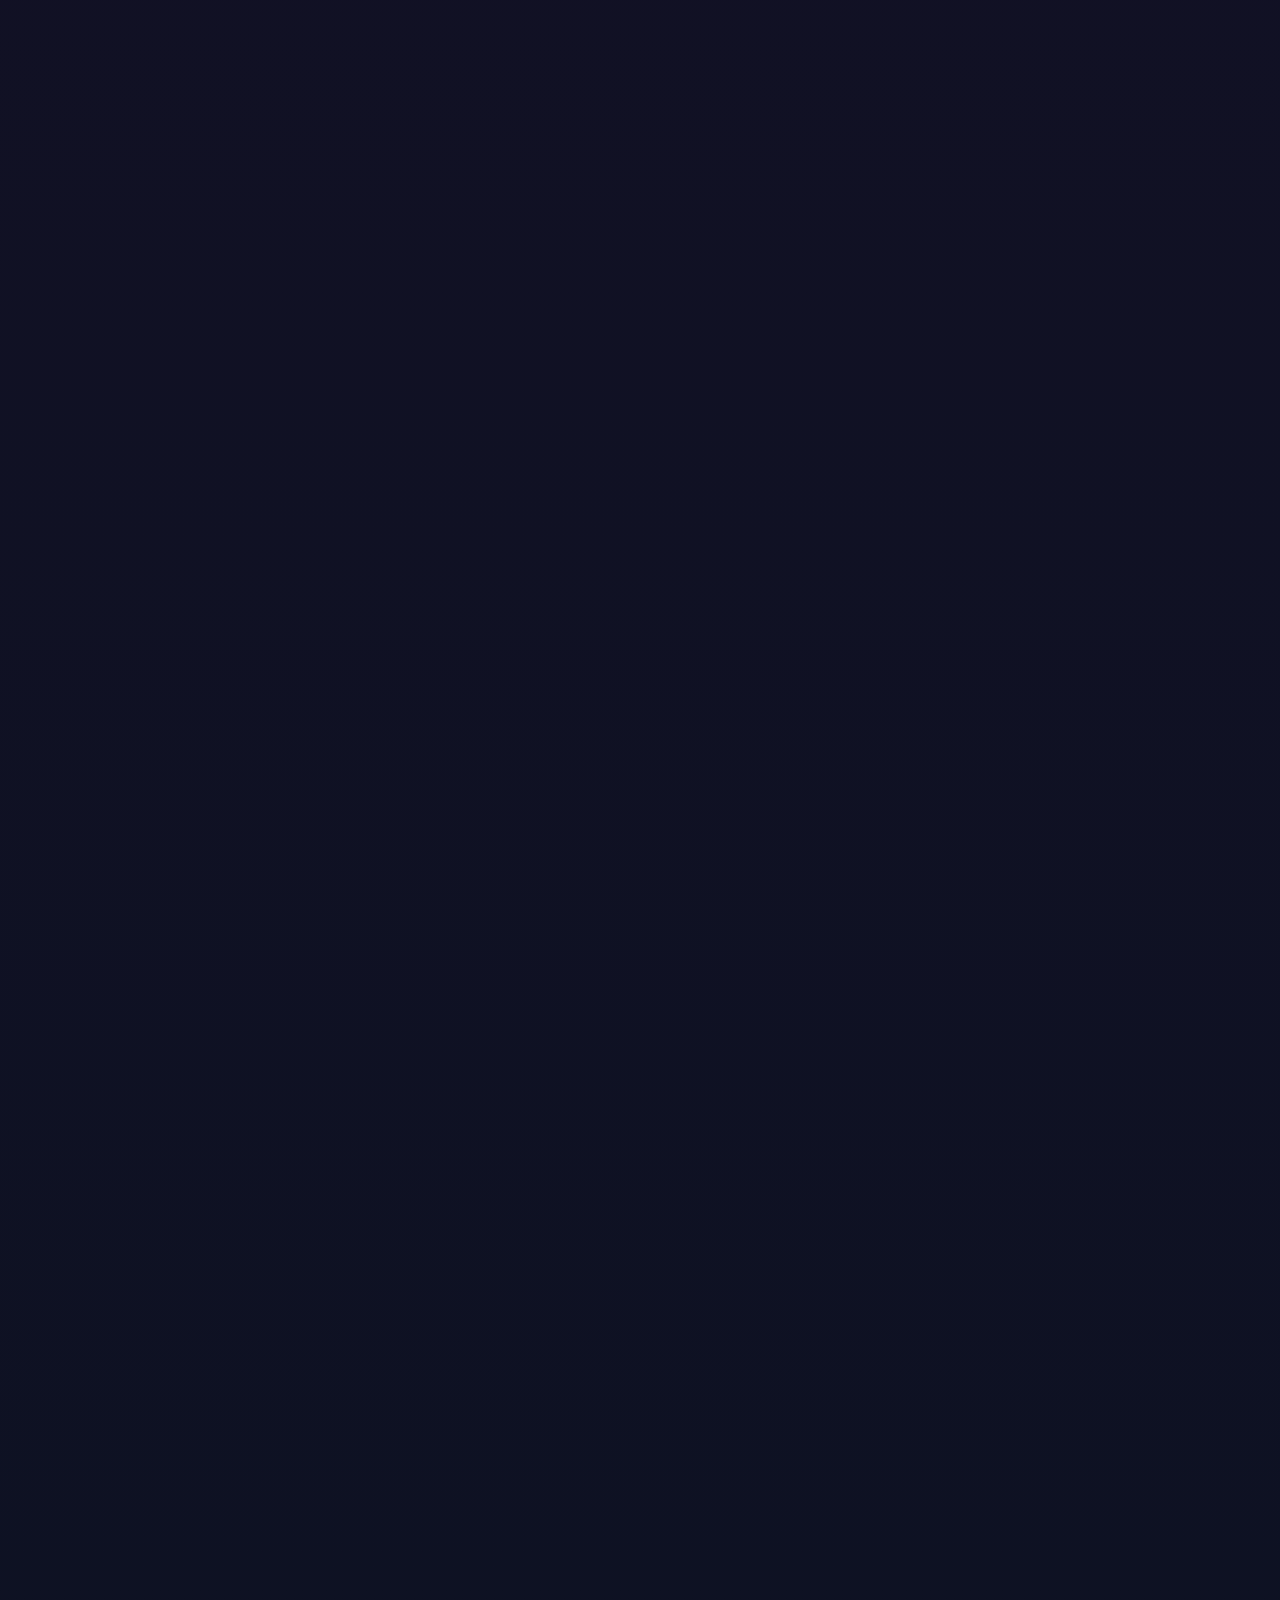
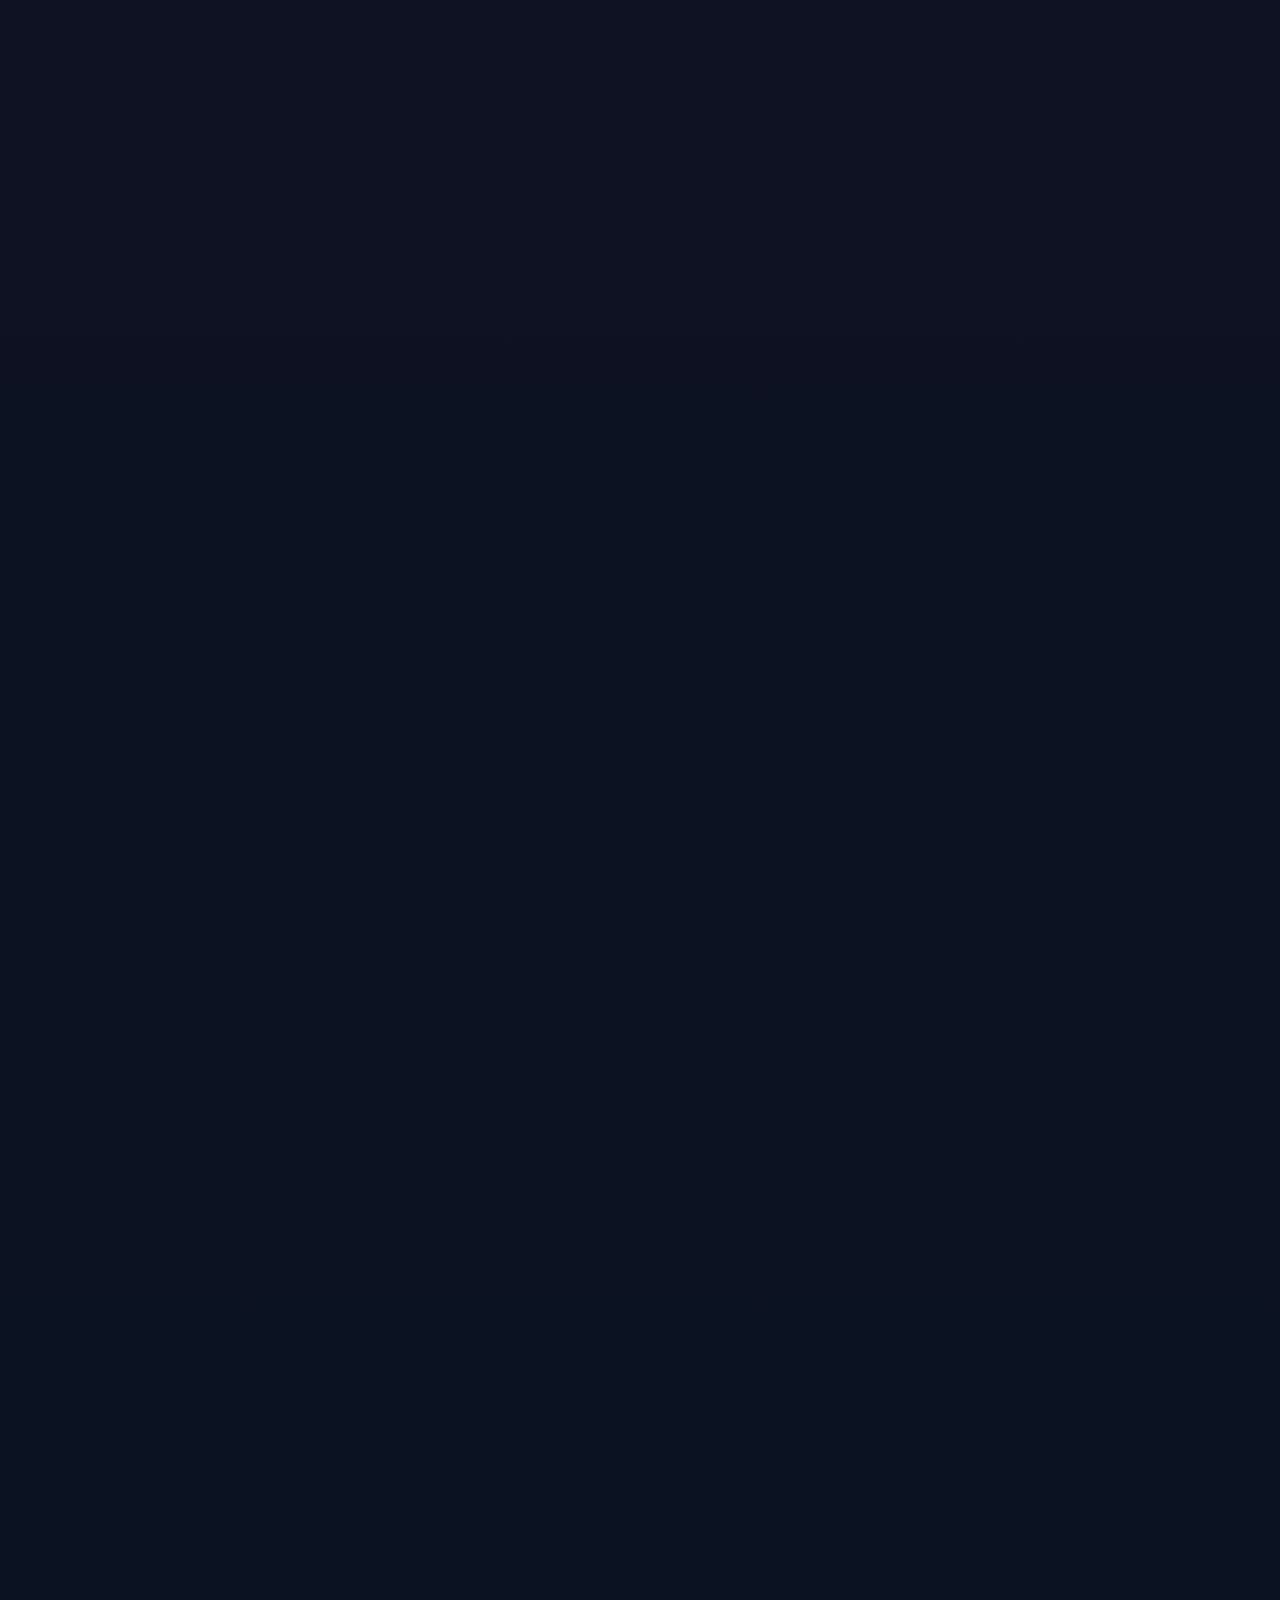
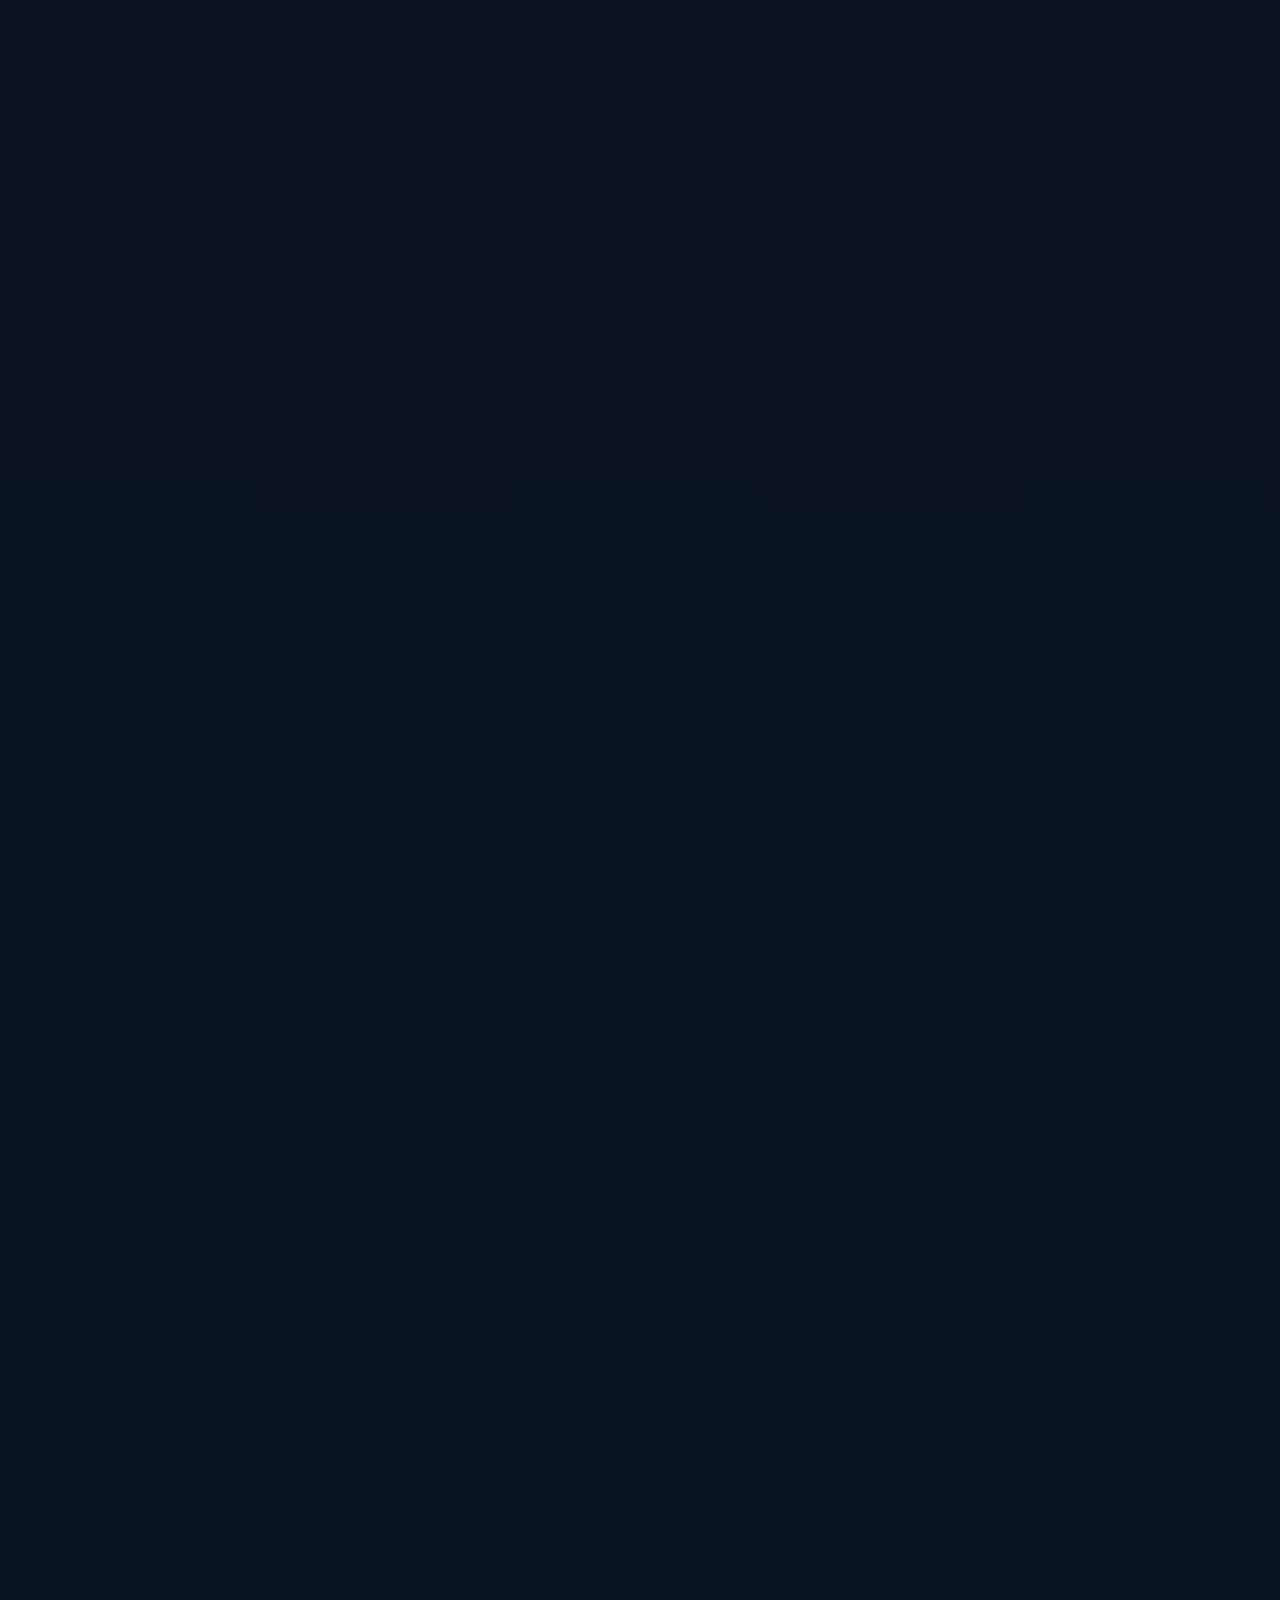
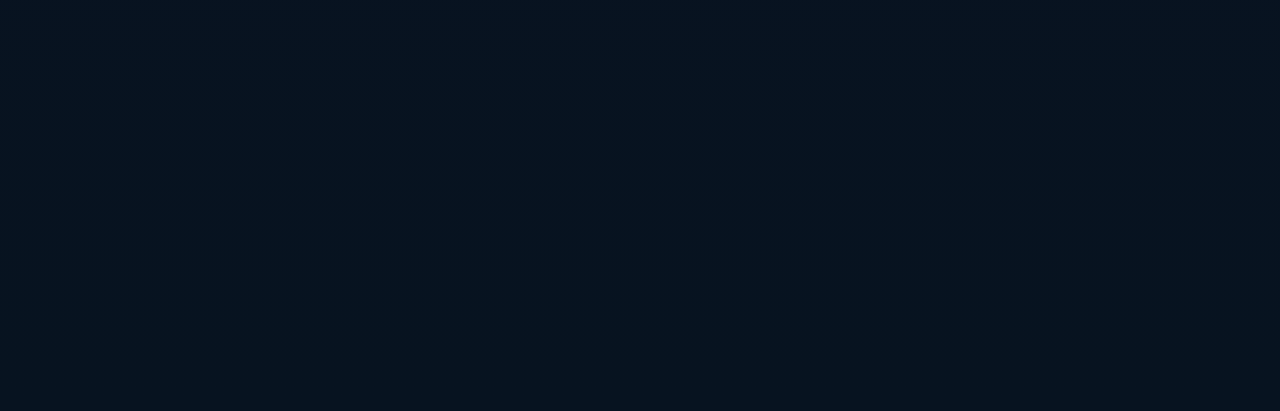
==== commit 229923e4: "Improve birthday site performance" ====
--- a/index.html
+++ b/index.html
@@ -110,7 +110,7 @@
             <div class="stage-ring stage-ring-one"></div>
             <div class="stage-ring stage-ring-two"></div>
             <div class="stage-panel stage-main">
-              <img
+              <img decoding="async" fetchpriority="high"
                 src="assets/appa-image-5.jpeg"
                 alt="Appa standing confidently in a blue shirt"
               />
@@ -121,14 +121,14 @@
             </div>
 
             <div class="stage-panel stage-side stage-side-top">
-              <img
+              <img decoding="async" loading="lazy"
                 src="assets/appa-image-1.jpeg"
                 alt="A birthday cake moment shared with Appa"
               />
             </div>
 
             <div class="stage-panel stage-side stage-side-bottom">
-              <img
+              <img decoding="async" loading="lazy"
                 src="assets/appa-image-3.jpeg"
                 alt="Appa seated by the seaside with family"
               />
@@ -146,34 +146,34 @@
 
           <div class="marquee-shell">
             <div class="marquee-track">
-              <figure class="marquee-card"><img src="assets/appa-image-1.jpeg" alt="Birthday memory with Appa" /></figure>
-              <figure class="marquee-card"><img src="assets/appa-image-2.jpeg" alt="Appa smiling during a birthday moment" /></figure>
-              <figure class="marquee-card"><img src="assets/appa-image-3.jpeg" alt="Appa with family by the sea" /></figure>
-              <figure class="marquee-card"><img src="assets/appa-image-4.jpeg" alt="A cherished older family photograph" /></figure>
-              <figure class="marquee-card"><img src="assets/appa-image-5.jpeg" alt="Portrait of Appa in a blue shirt" /></figure>
-              <figure class="marquee-card"><img src="assets/appa-image-6.jpeg" alt="Appa standing near patterned curtains" /></figure>
-              <figure class="marquee-card"><img src="assets/appa-image-7.jpeg" alt="Appa smiling gently indoors" /></figure>
-              <figure class="marquee-card"><img src="assets/appa-image-8.jpeg" alt="Appa standing before a grand temple" /></figure>
-              <figure class="marquee-card"><img src="assets/appa-image-9.jpeg" alt="Appa portrait at the temple courtyard" /></figure>
-              <figure class="marquee-card"><img src="assets/appa-image-10.jpeg" alt="Appa sharing a close family selfie" /></figure>
-              <figure class="marquee-card"><img src="assets/appa-image-11.jpeg" alt="Appa and Mummy taking a mirror photo" /></figure>
-              <figure class="marquee-card"><img src="assets/appa-image-12.jpeg" alt="Appa and Mummy standing outdoors" /></figure>
-              <figure class="marquee-card"><img src="assets/appa-image-13.jpeg" alt="Appa mirror portrait inside a mall" /></figure>
-              <figure class="marquee-card"><img src="assets/appa-image-14.jpeg" alt="Family selfie with Appa and Mummy" /></figure>
-              <figure class="marquee-card" aria-hidden="true"><img src="assets/appa-image-1.jpeg" alt="" /></figure>
-              <figure class="marquee-card" aria-hidden="true"><img src="assets/appa-image-2.jpeg" alt="" /></figure>
-              <figure class="marquee-card" aria-hidden="true"><img src="assets/appa-image-3.jpeg" alt="" /></figure>
-              <figure class="marquee-card" aria-hidden="true"><img src="assets/appa-image-4.jpeg" alt="" /></figure>
-              <figure class="marquee-card" aria-hidden="true"><img src="assets/appa-image-5.jpeg" alt="" /></figure>
-              <figure class="marquee-card" aria-hidden="true"><img src="assets/appa-image-6.jpeg" alt="" /></figure>
-              <figure class="marquee-card" aria-hidden="true"><img src="assets/appa-image-7.jpeg" alt="" /></figure>
-              <figure class="marquee-card" aria-hidden="true"><img src="assets/appa-image-8.jpeg" alt="" /></figure>
-              <figure class="marquee-card" aria-hidden="true"><img src="assets/appa-image-9.jpeg" alt="" /></figure>
-              <figure class="marquee-card" aria-hidden="true"><img src="assets/appa-image-10.jpeg" alt="" /></figure>
-              <figure class="marquee-card" aria-hidden="true"><img src="assets/appa-image-11.jpeg" alt="" /></figure>
-              <figure class="marquee-card" aria-hidden="true"><img src="assets/appa-image-12.jpeg" alt="" /></figure>
-              <figure class="marquee-card" aria-hidden="true"><img src="assets/appa-image-13.jpeg" alt="" /></figure>
-              <figure class="marquee-card" aria-hidden="true"><img src="assets/appa-image-14.jpeg" alt="" /></figure>
+              <figure class="marquee-card"><img decoding="async" loading="lazy" src="assets/appa-image-1.jpeg" alt="Birthday memory with Appa" /></figure>
+              <figure class="marquee-card"><img decoding="async" loading="lazy" src="assets/appa-image-2.jpeg" alt="Appa smiling during a birthday moment" /></figure>
+              <figure class="marquee-card"><img decoding="async" loading="lazy" src="assets/appa-image-3.jpeg" alt="Appa with family by the sea" /></figure>
+              <figure class="marquee-card"><img decoding="async" loading="lazy" src="assets/appa-image-4.jpeg" alt="A cherished older family photograph" /></figure>
+              <figure class="marquee-card"><img decoding="async" loading="lazy" src="assets/appa-image-5.jpeg" alt="Portrait of Appa in a blue shirt" /></figure>
+              <figure class="marquee-card"><img decoding="async" loading="lazy" src="assets/appa-image-6.jpeg" alt="Appa standing near patterned curtains" /></figure>
+              <figure class="marquee-card"><img decoding="async" loading="lazy" src="assets/appa-image-7.jpeg" alt="Appa smiling gently indoors" /></figure>
+              <figure class="marquee-card"><img decoding="async" loading="lazy" src="assets/appa-image-8.jpeg" alt="Appa standing before a grand temple" /></figure>
+              <figure class="marquee-card"><img decoding="async" loading="lazy" src="assets/appa-image-9.jpeg" alt="Appa portrait at the temple courtyard" /></figure>
+              <figure class="marquee-card"><img decoding="async" loading="lazy" src="assets/appa-image-10.jpeg" alt="Appa sharing a close family selfie" /></figure>
+              <figure class="marquee-card"><img decoding="async" loading="lazy" src="assets/appa-image-11.jpeg" alt="Appa and Mummy taking a mirror photo" /></figure>
+              <figure class="marquee-card"><img decoding="async" loading="lazy" src="assets/appa-image-12.jpeg" alt="Appa and Mummy standing outdoors" /></figure>
+              <figure class="marquee-card"><img decoding="async" loading="lazy" src="assets/appa-image-13.jpeg" alt="Appa mirror portrait inside a mall" /></figure>
+              <figure class="marquee-card"><img decoding="async" loading="lazy" src="assets/appa-image-14.jpeg" alt="Family selfie with Appa and Mummy" /></figure>
+              <figure class="marquee-card" aria-hidden="true"><img decoding="async" loading="lazy" src="assets/appa-image-1.jpeg" alt="" /></figure>
+              <figure class="marquee-card" aria-hidden="true"><img decoding="async" loading="lazy" src="assets/appa-image-2.jpeg" alt="" /></figure>
+              <figure class="marquee-card" aria-hidden="true"><img decoding="async" loading="lazy" src="assets/appa-image-3.jpeg" alt="" /></figure>
+              <figure class="marquee-card" aria-hidden="true"><img decoding="async" loading="lazy" src="assets/appa-image-4.jpeg" alt="" /></figure>
+              <figure class="marquee-card" aria-hidden="true"><img decoding="async" loading="lazy" src="assets/appa-image-5.jpeg" alt="" /></figure>
+              <figure class="marquee-card" aria-hidden="true"><img decoding="async" loading="lazy" src="assets/appa-image-6.jpeg" alt="" /></figure>
+              <figure class="marquee-card" aria-hidden="true"><img decoding="async" loading="lazy" src="assets/appa-image-7.jpeg" alt="" /></figure>
+              <figure class="marquee-card" aria-hidden="true"><img decoding="async" loading="lazy" src="assets/appa-image-8.jpeg" alt="" /></figure>
+              <figure class="marquee-card" aria-hidden="true"><img decoding="async" loading="lazy" src="assets/appa-image-9.jpeg" alt="" /></figure>
+              <figure class="marquee-card" aria-hidden="true"><img decoding="async" loading="lazy" src="assets/appa-image-10.jpeg" alt="" /></figure>
+              <figure class="marquee-card" aria-hidden="true"><img decoding="async" loading="lazy" src="assets/appa-image-11.jpeg" alt="" /></figure>
+              <figure class="marquee-card" aria-hidden="true"><img decoding="async" loading="lazy" src="assets/appa-image-12.jpeg" alt="" /></figure>
+              <figure class="marquee-card" aria-hidden="true"><img decoding="async" loading="lazy" src="assets/appa-image-13.jpeg" alt="" /></figure>
+              <figure class="marquee-card" aria-hidden="true"><img decoding="async" loading="lazy" src="assets/appa-image-14.jpeg" alt="" /></figure>
             </div>
           </div>
         </section>
@@ -190,25 +190,25 @@
               <strong>Birthday King</strong>
             </div>
             <figure class="orbit-photo orbit-one">
-              <img src="assets/appa-image-1.jpeg" alt="Birthday cake memory with Appa" />
+              <img decoding="async" loading="lazy" src="assets/appa-image-1.jpeg" alt="Birthday cake memory with Appa" />
             </figure>
             <figure class="orbit-photo orbit-two">
-              <img src="assets/appa-image-2.jpeg" alt="Family smile beside Appa" />
+              <img decoding="async" loading="lazy" src="assets/appa-image-2.jpeg" alt="Family smile beside Appa" />
             </figure>
             <figure class="orbit-photo orbit-three">
-              <img src="assets/appa-image-5.jpeg" alt="Portrait of Appa" />
+              <img decoding="async" loading="lazy" src="assets/appa-image-5.jpeg" alt="Portrait of Appa" />
             </figure>
             <figure class="orbit-photo orbit-four">
-              <img src="assets/appa-image-7.jpeg" alt="Appa smiling warmly" />
+              <img decoding="async" loading="lazy" src="assets/appa-image-7.jpeg" alt="Appa smiling warmly" />
             </figure>
             <figure class="orbit-photo orbit-five">
-              <img src="assets/appa-image-8.jpeg" alt="Appa before a temple tower" />
+              <img decoding="async" loading="lazy" src="assets/appa-image-8.jpeg" alt="Appa before a temple tower" />
             </figure>
             <figure class="orbit-photo orbit-six">
-              <img src="assets/appa-image-11.jpeg" alt="Appa and Mummy in a mirror photo" />
+              <img decoding="async" loading="lazy" src="assets/appa-image-11.jpeg" alt="Appa and Mummy in a mirror photo" />
             </figure>
             <figure class="orbit-photo orbit-seven">
-              <img src="assets/appa-image-14.jpeg" alt="Family selfie with Appa" />
+              <img decoding="async" loading="lazy" src="assets/appa-image-14.jpeg" alt="Family selfie with Appa" />
             </figure>
           </div>
         </section>
@@ -302,59 +302,59 @@
 
           <div class="memory-grid">
             <figure class="memory-card memory-card-tall" data-tilt-card data-lightbox-trigger data-caption="A tender birthday moment, full of affection and celebration.">
-              <img src="assets/appa-image-1.jpeg" alt="A birthday cake moment shared with Appa" loading="eager" />
+              <img decoding="async" src="assets/appa-image-1.jpeg" alt="A birthday cake moment shared with Appa" loading="lazy" />
               <figcaption><span>Birthday Joy</span><p>A moment where affection and celebration meet.</p></figcaption>
             </figure>
             <figure class="memory-card" data-tilt-card data-lightbox-trigger data-caption="A candid smile beside Appa, capturing the warmth of family.">
-              <img src="assets/appa-image-2.jpeg" alt="Appa smiling during a birthday moment" loading="lazy" />
+              <img decoding="async" src="assets/appa-image-2.jpeg" alt="Appa smiling during a birthday moment" loading="lazy" />
               <figcaption><span>Shared Laughter</span><p>The kind of joy that only family can create.</p></figcaption>
             </figure>
             <figure class="memory-card memory-card-wide" data-tilt-card data-lightbox-trigger data-caption="Appa by the sea, surrounded by calm light and family presence.">
-              <img src="assets/appa-image-3.jpeg" alt="Appa with family by the sea" loading="lazy" />
+              <img decoding="async" src="assets/appa-image-3.jpeg" alt="Appa with family by the sea" loading="lazy" />
               <figcaption><span>Seaside Calm</span><p>Grace, quiet composure, and a beautiful day together.</p></figcaption>
             </figure>
             <figure class="memory-card" data-tilt-card data-lightbox-trigger data-caption="A precious older portrait that carries the tenderness of family beginnings.">
-              <img src="assets/appa-image-4.jpeg" alt="A cherished older family photograph" loading="lazy" />
+              <img decoding="async" src="assets/appa-image-4.jpeg" alt="A cherished older family photograph" loading="lazy" />
               <figcaption><span>Early Love</span><p>An heirloom memory that feels timeless.</p></figcaption>
             </figure>
             <figure class="memory-card" data-tilt-card data-lightbox-trigger data-caption="A strong portrait of Appa, standing with calm confidence.">
-              <img src="assets/appa-image-5.jpeg" alt="Portrait of Appa in a blue shirt" loading="lazy" />
+              <img decoding="async" src="assets/appa-image-5.jpeg" alt="Portrait of Appa in a blue shirt" loading="lazy" />
               <figcaption><span>Strength In Simplicity</span><p>The presence that makes every room feel steadier.</p></figcaption>
             </figure>
             <figure class="memory-card memory-card-tall" data-tilt-card data-lightbox-trigger data-caption="A portrait filled with dignity, warmth, and quiet stillness.">
-              <img src="assets/appa-image-6.jpeg" alt="Appa standing near patterned curtains" loading="lazy" />
+              <img decoding="async" src="assets/appa-image-6.jpeg" alt="Appa standing near patterned curtains" loading="lazy" />
               <figcaption><span>Graceful Stillness</span><p>A portrait with calmness written into every detail.</p></figcaption>
             </figure>
             <figure class="memory-card" data-tilt-card data-lightbox-trigger data-caption="A gentle smile that carries familiarity, warmth, and home.">
-              <img src="assets/appa-image-7.jpeg" alt="Appa smiling gently indoors" loading="lazy" />
+              <img decoding="async" src="assets/appa-image-7.jpeg" alt="Appa smiling gently indoors" loading="lazy" />
               <figcaption><span>Warm Familiarity</span><p>The smile that turns a house into home.</p></figcaption>
             </figure>
             <figure class="memory-card memory-card-tall" data-tilt-card data-lightbox-trigger data-caption="Appa standing before a magnificent temple, carrying a memory filled with heritage and devotion.">
-              <img src="assets/appa-image-8.jpeg" alt="Appa standing before a grand temple" loading="lazy" />
+              <img decoding="async" src="assets/appa-image-8.jpeg" alt="Appa standing before a grand temple" loading="lazy" />
               <figcaption><span>Temple Majesty</span><p>A proud memory framed by heritage, devotion, and timeless stone.</p></figcaption>
             </figure>
             <figure class="memory-card" data-tilt-card data-lightbox-trigger data-caption="A graceful temple courtyard portrait with Appa at the center of a beautiful travel memory.">
-              <img src="assets/appa-image-9.jpeg" alt="Appa portrait at the temple courtyard" loading="lazy" />
+              <img decoding="async" src="assets/appa-image-9.jpeg" alt="Appa portrait at the temple courtyard" loading="lazy" />
               <figcaption><span>Sacred Visit</span><p>A peaceful journey memory with Appa standing calm and steady.</p></figcaption>
             </figure>
             <figure class="memory-card memory-card-wide" data-tilt-card data-lightbox-trigger data-caption="A close family selfie that carries comfort, affection, and the warmth of home.">
-              <img src="assets/appa-image-10.jpeg" alt="Appa sharing a close family selfie" loading="lazy" />
+              <img decoding="async" src="assets/appa-image-10.jpeg" alt="Appa sharing a close family selfie" loading="lazy" />
               <figcaption><span>Close To Heart</span><p>The kind of family closeness that becomes a forever photo.</p></figcaption>
             </figure>
             <figure class="memory-card" data-tilt-card data-lightbox-trigger data-caption="Appa and Mummy together in a bright mirror moment, simple and beautiful.">
-              <img src="assets/appa-image-11.jpeg" alt="Appa and Mummy taking a mirror photo" loading="lazy" />
+              <img decoding="async" src="assets/appa-image-11.jpeg" alt="Appa and Mummy taking a mirror photo" loading="lazy" />
               <figcaption><span>Together Always</span><p>A bright moment of partnership, patience, and shared life.</p></figcaption>
             </figure>
             <figure class="memory-card" data-tilt-card data-lightbox-trigger data-caption="Appa and Mummy standing together outdoors, surrounded by daylight and color.">
-              <img src="assets/appa-image-12.jpeg" alt="Appa and Mummy standing outdoors" loading="lazy" />
+              <img decoding="async" src="assets/appa-image-12.jpeg" alt="Appa and Mummy standing outdoors" loading="lazy" />
               <figcaption><span>Daylight Memory</span><p>Two people whose love and effort built the feeling of home.</p></figcaption>
             </figure>
             <figure class="memory-card memory-card-tall" data-tilt-card data-lightbox-trigger data-caption="A confident mall portrait of Appa, relaxed, composed, and full of presence.">
-              <img src="assets/appa-image-13.jpeg" alt="Appa mirror portrait inside a mall" loading="lazy" />
+              <img decoding="async" src="assets/appa-image-13.jpeg" alt="Appa mirror portrait inside a mall" loading="lazy" />
               <figcaption><span>Modern Portrait</span><p>A stylish everyday frame with Appa's quiet confidence.</p></figcaption>
             </figure>
             <figure class="memory-card memory-card-wide" data-tilt-card data-lightbox-trigger data-caption="A family selfie with Appa and Mummy, full of belonging and shared happiness.">
-              <img src="assets/appa-image-14.jpeg" alt="Family selfie with Appa and Mummy" loading="lazy" />
+              <img decoding="async" src="assets/appa-image-14.jpeg" alt="Family selfie with Appa and Mummy" loading="lazy" />
               <figcaption><span>Family Frame</span><p>A beautiful reminder that the best place is together.</p></figcaption>
             </figure>
           </div>
@@ -431,7 +431,7 @@
             </div>
 
             <div class="video-frame" id="videoFrame" hidden>
-              <video id="surpriseVideo" controls preload="metadata" playsinline>
+              <video id="surpriseVideo" controls preload="none" playsinline>
                 <source src="assets/appa-surprise-video.mp4" type="video/mp4" />
                 Your browser does not support the video tag.
               </video>
@@ -453,12 +453,12 @@
         Close
       </button>
       <figure class="lightbox-figure">
-        <img id="lightboxImage" src="" alt="" />
+        <img decoding="async" loading="lazy" id="lightboxImage" src="" alt="" />
         <figcaption id="lightboxCaption"></figcaption>
       </figure>
     </div>
 
-    <script src="script-v2.js"></script>
+    <script src="script-v2.js" defer></script>
   </body>
 </html>
 
--- a/styles.css
+++ b/styles.css
@@ -81,6 +81,7 @@
 
 .aurora-field {
   position: fixed;
+  contain: strict;
   inset: -18vh -12vw;
   z-index: 0;
   overflow: hidden;
@@ -95,7 +96,7 @@
   width: 124%;
   height: 22vh;
   border-radius: 50%;
-  filter: blur(30px);
+  filter: blur(18px);
   transform: rotate(-8deg);
   animation: auroraWave 16s ease-in-out infinite alternate;
 }
@@ -157,7 +158,7 @@
 .ambient {
   position: fixed;
   border-radius: 999px;
-  filter: blur(16px);
+  filter: blur(10px);
   opacity: 0.55;
   pointer-events: none;
 }
@@ -208,7 +209,7 @@
 .intro-orb {
   position: absolute;
   border-radius: 999px;
-  filter: blur(12px);
+  filter: blur(8px);
   opacity: 0.9;
   animation: drift 9s ease-in-out infinite alternate;
 }
@@ -240,7 +241,7 @@
   background:
     linear-gradient(180deg, rgba(255, 255, 255, 0.08), rgba(255, 255, 255, 0.02)),
     rgba(9, 19, 34, 0.72);
-  backdrop-filter: blur(22px);
+  backdrop-filter: blur(14px);
   box-shadow: var(--shadow);
 }
 
@@ -333,7 +334,7 @@
   border: 1px solid var(--line);
   border-radius: 999px;
   background: rgba(8, 18, 31, 0.54);
-  backdrop-filter: blur(20px);
+  backdrop-filter: blur(12px);
   box-shadow: var(--shadow);
 }
 
@@ -411,7 +412,7 @@
   border-radius: var(--radius-lg);
   border: 1px solid var(--line);
   background: rgba(255, 255, 255, 0.05);
-  backdrop-filter: blur(18px);
+  backdrop-filter: blur(10px);
   box-shadow: var(--shadow);
 }
 
@@ -434,7 +435,7 @@
   border-radius: 22px;
   border: 1px solid var(--line);
   background: rgba(255, 255, 255, 0.04);
-  backdrop-filter: blur(16px);
+  backdrop-filter: blur(10px);
   box-shadow: var(--shadow);
 }
 
@@ -468,7 +469,7 @@
   border-radius: 44px;
   background:
     conic-gradient(from 130deg, rgba(255, 111, 145, 0.16), rgba(88, 240, 200, 0.16), rgba(246, 184, 95, 0.14), rgba(184, 148, 255, 0.16), rgba(255, 111, 145, 0.16));
-  filter: blur(22px);
+  filter: blur(12px);
   animation: chromaPulse 8s ease-in-out infinite;
 }
 
@@ -525,13 +526,13 @@
 
 .stage-main {
   inset: 30px 0 0 88px;
-  animation: portraitBreathe 9s ease-in-out infinite;
+  animation: portraitBreathe 12s ease-in-out infinite;
 }
 
 .stage-side {
   width: 210px;
   height: 250px;
-  backdrop-filter: blur(18px);
+  backdrop-filter: blur(10px);
 }
 
 .stage-side-top {
@@ -574,6 +575,8 @@
 
 .section {
   padding-top: 90px;
+  content-visibility: auto;
+  contain-intrinsic-size: 900px;
 }
 
 .section-head {
@@ -612,7 +615,7 @@
   border: 1px solid rgba(255, 255, 255, 0.1);
   box-shadow: var(--shadow);
   transform: rotate(var(--tilt, -2deg));
-  animation: reelFloat 7s ease-in-out infinite;
+  animation: reelFloat 9s ease-in-out infinite;
   animation-delay: var(--delay, 0s);
 }
 
@@ -717,7 +720,7 @@
   border-radius: 26px;
   border: 1px solid rgba(255, 255, 255, 0.18);
   box-shadow: 0 20px 60px rgba(0, 0, 0, 0.34);
-  animation: orbitFloat 7s ease-in-out infinite;
+  animation: orbitFloat 10s ease-in-out infinite;
 }
 
 .orbit-photo img {
@@ -793,7 +796,7 @@
 .dream-card {
   border: 1px solid var(--line);
   background: var(--surface);
-  backdrop-filter: blur(18px);
+  backdrop-filter: blur(10px);
   box-shadow: var(--shadow);
 }
 
@@ -909,8 +912,6 @@
   transform-style: preserve-3d;
   transition: transform 220ms ease, box-shadow 220ms ease, border-color 220ms ease;
   isolation: isolate;
-  animation: cardDrift 8s ease-in-out infinite;
-  animation-delay: calc(var(--card-index, 0) * -0.7s);
 }
 
 .memory-card::before {
@@ -975,6 +976,11 @@
   will-change: transform;
 }
 
+.memory-card.visible {
+  animation: cardDrift 9s ease-in-out infinite;
+  animation-delay: calc(var(--card-index, 0) * -0.45s);
+}
+
 .memory-card:nth-child(1) {
   --card-index: 1;
 }
@@ -1441,6 +1447,33 @@
 }
 
 @media (max-width: 780px) {
+  .aurora-field,
+  .ambient,
+  .stage-ring {
+    display: none;
+  }
+
+  .marquee-track,
+  .marquee-card,
+  .orbit-photo,
+  .stage-main,
+  .memory-card.visible {
+    animation-duration: 18s;
+  }
+
+  .intro-panel,
+  .topbar,
+  .hero-quote,
+  .honor-item,
+  .stage-side,
+  .tribute-card,
+  .memory-card,
+  .letter-panel,
+  .dream-card,
+  .lightbox {
+    backdrop-filter: none;
+  }
+
   .page-shell {
     width: min(calc(100% - 20px), var(--max-width));
     padding-top: 18px;
